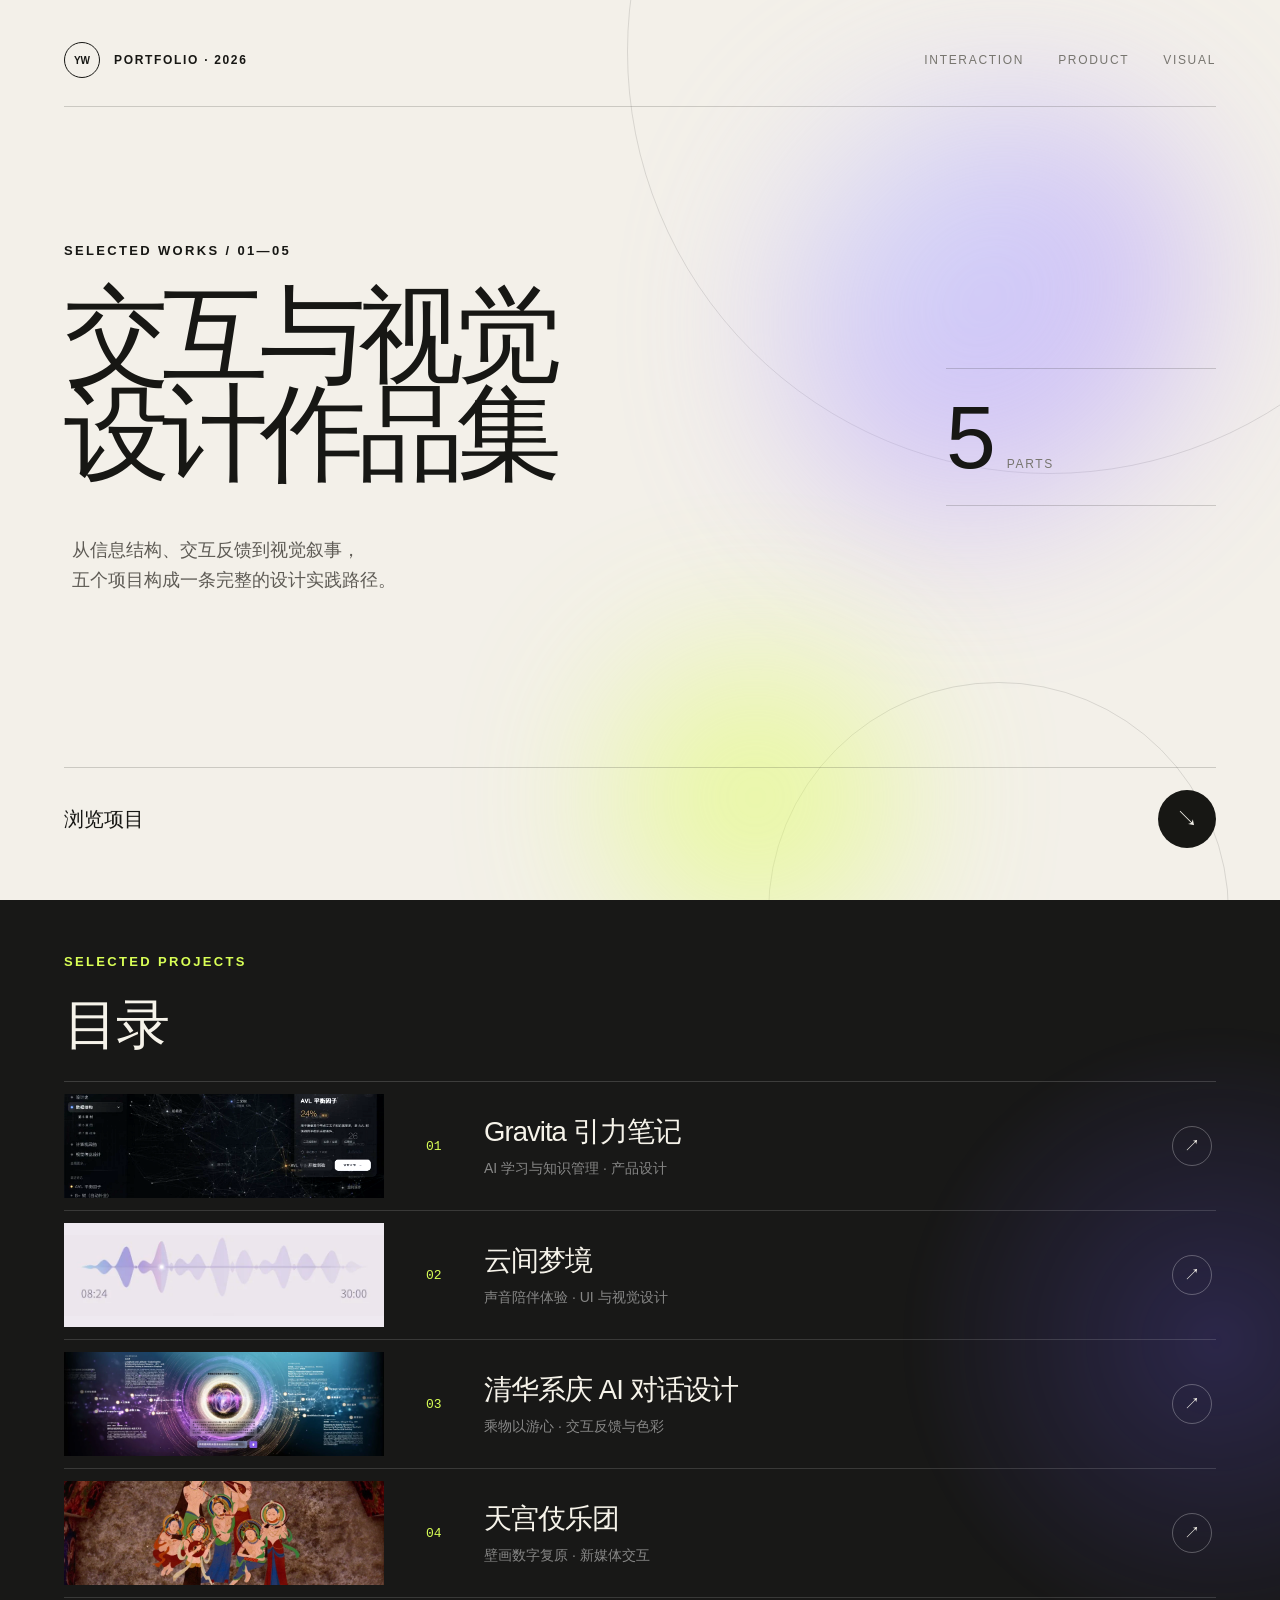
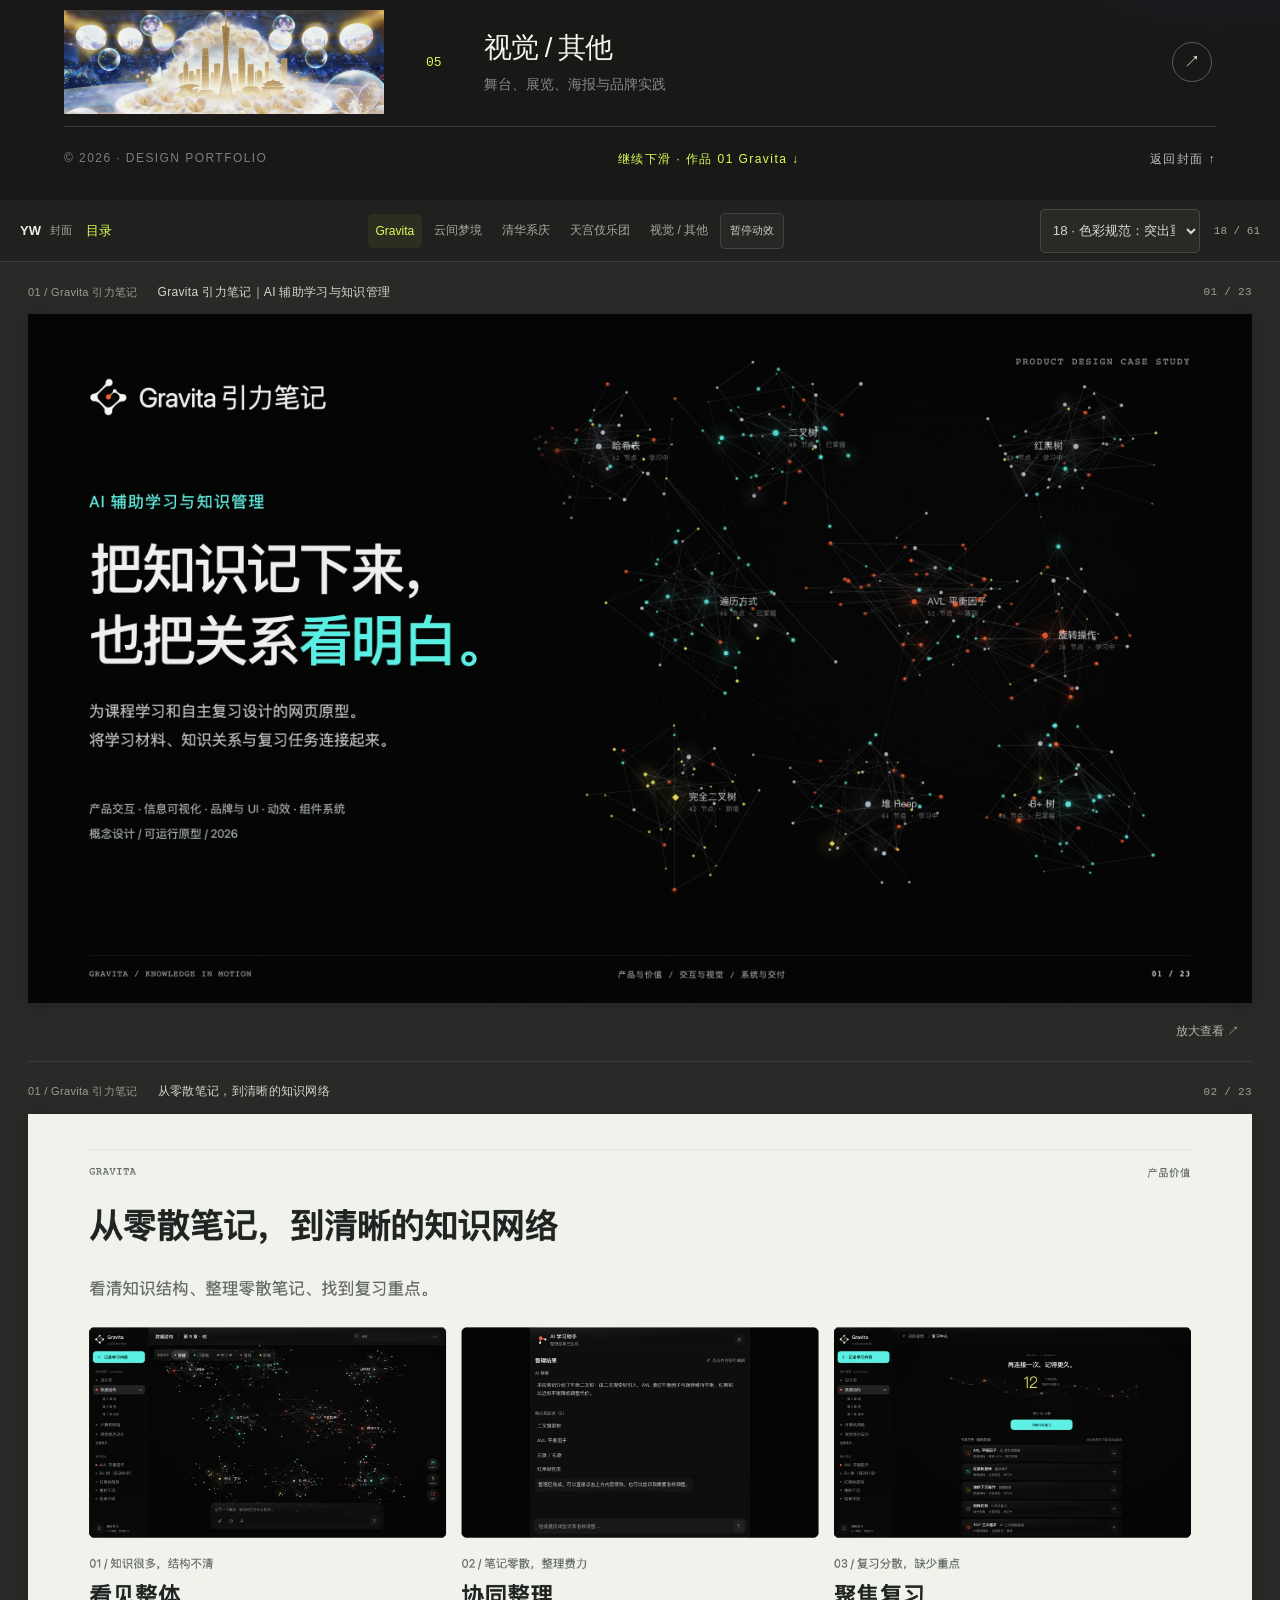
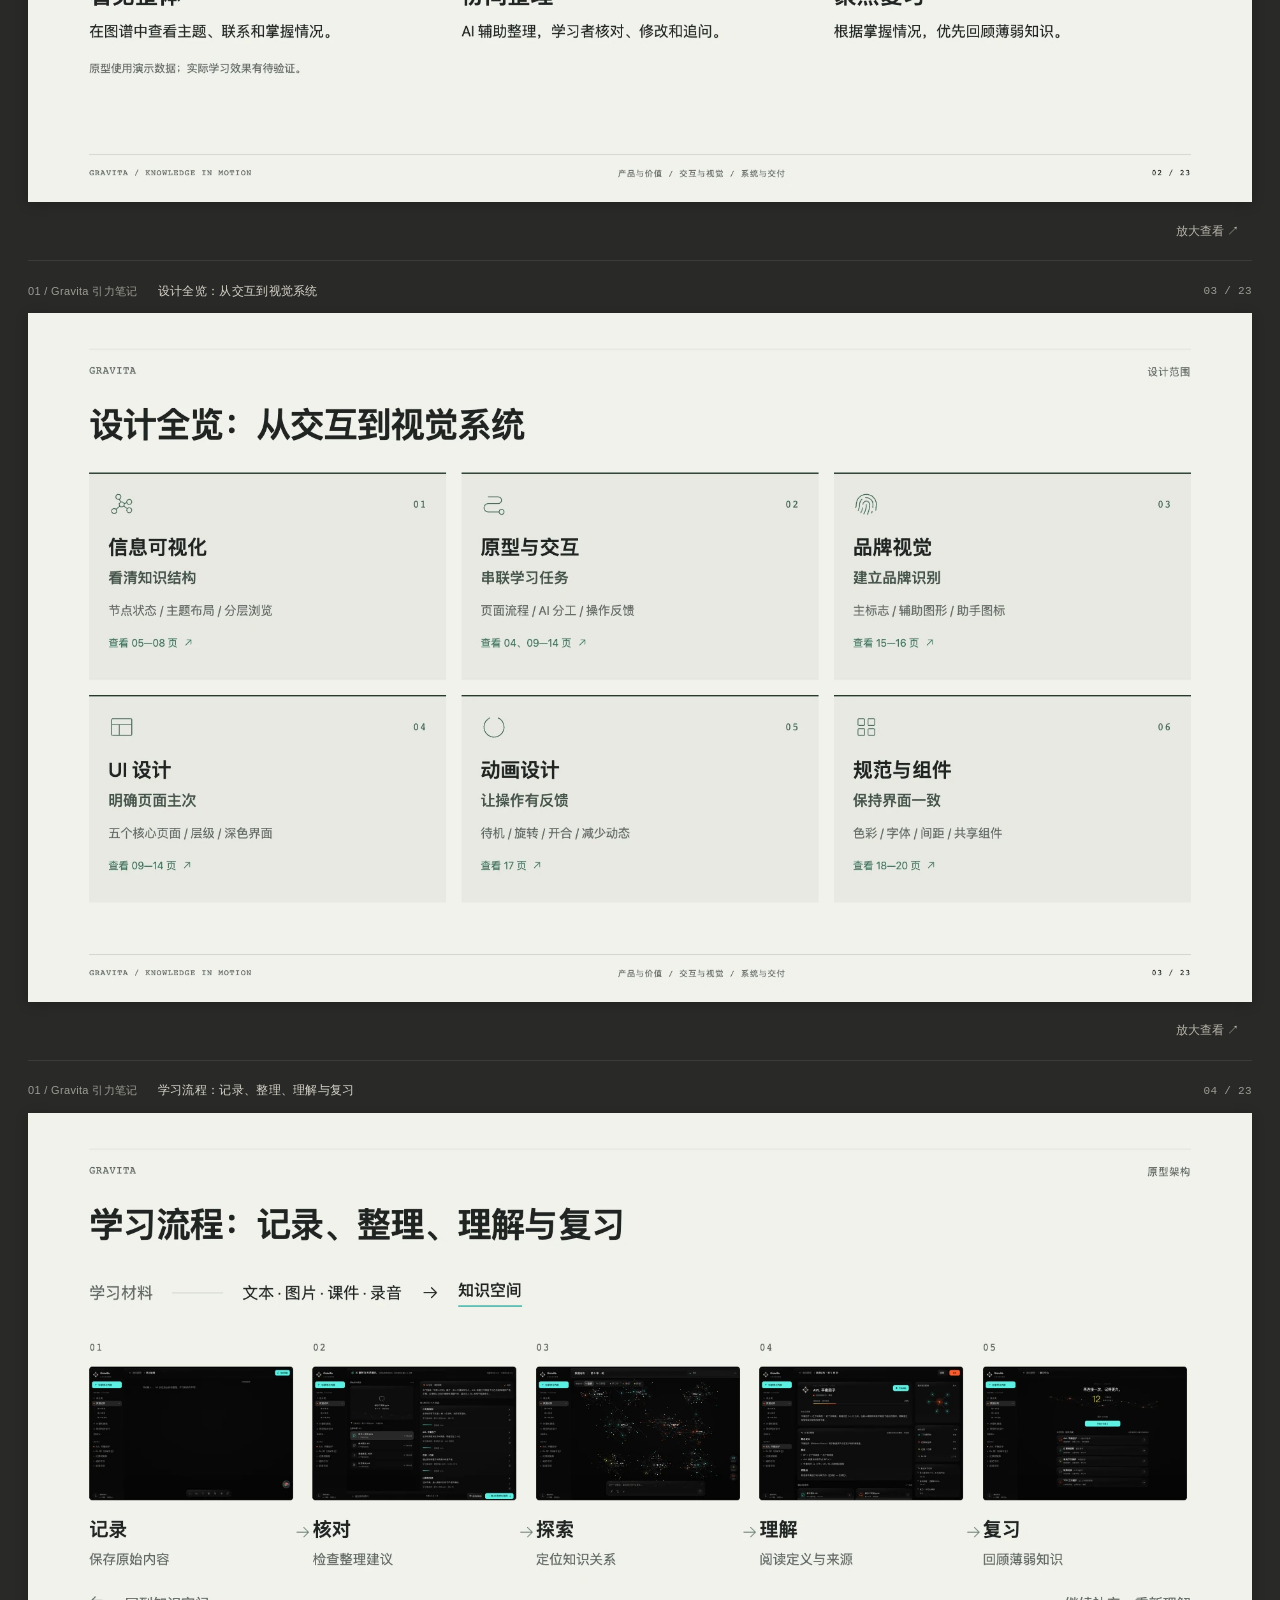
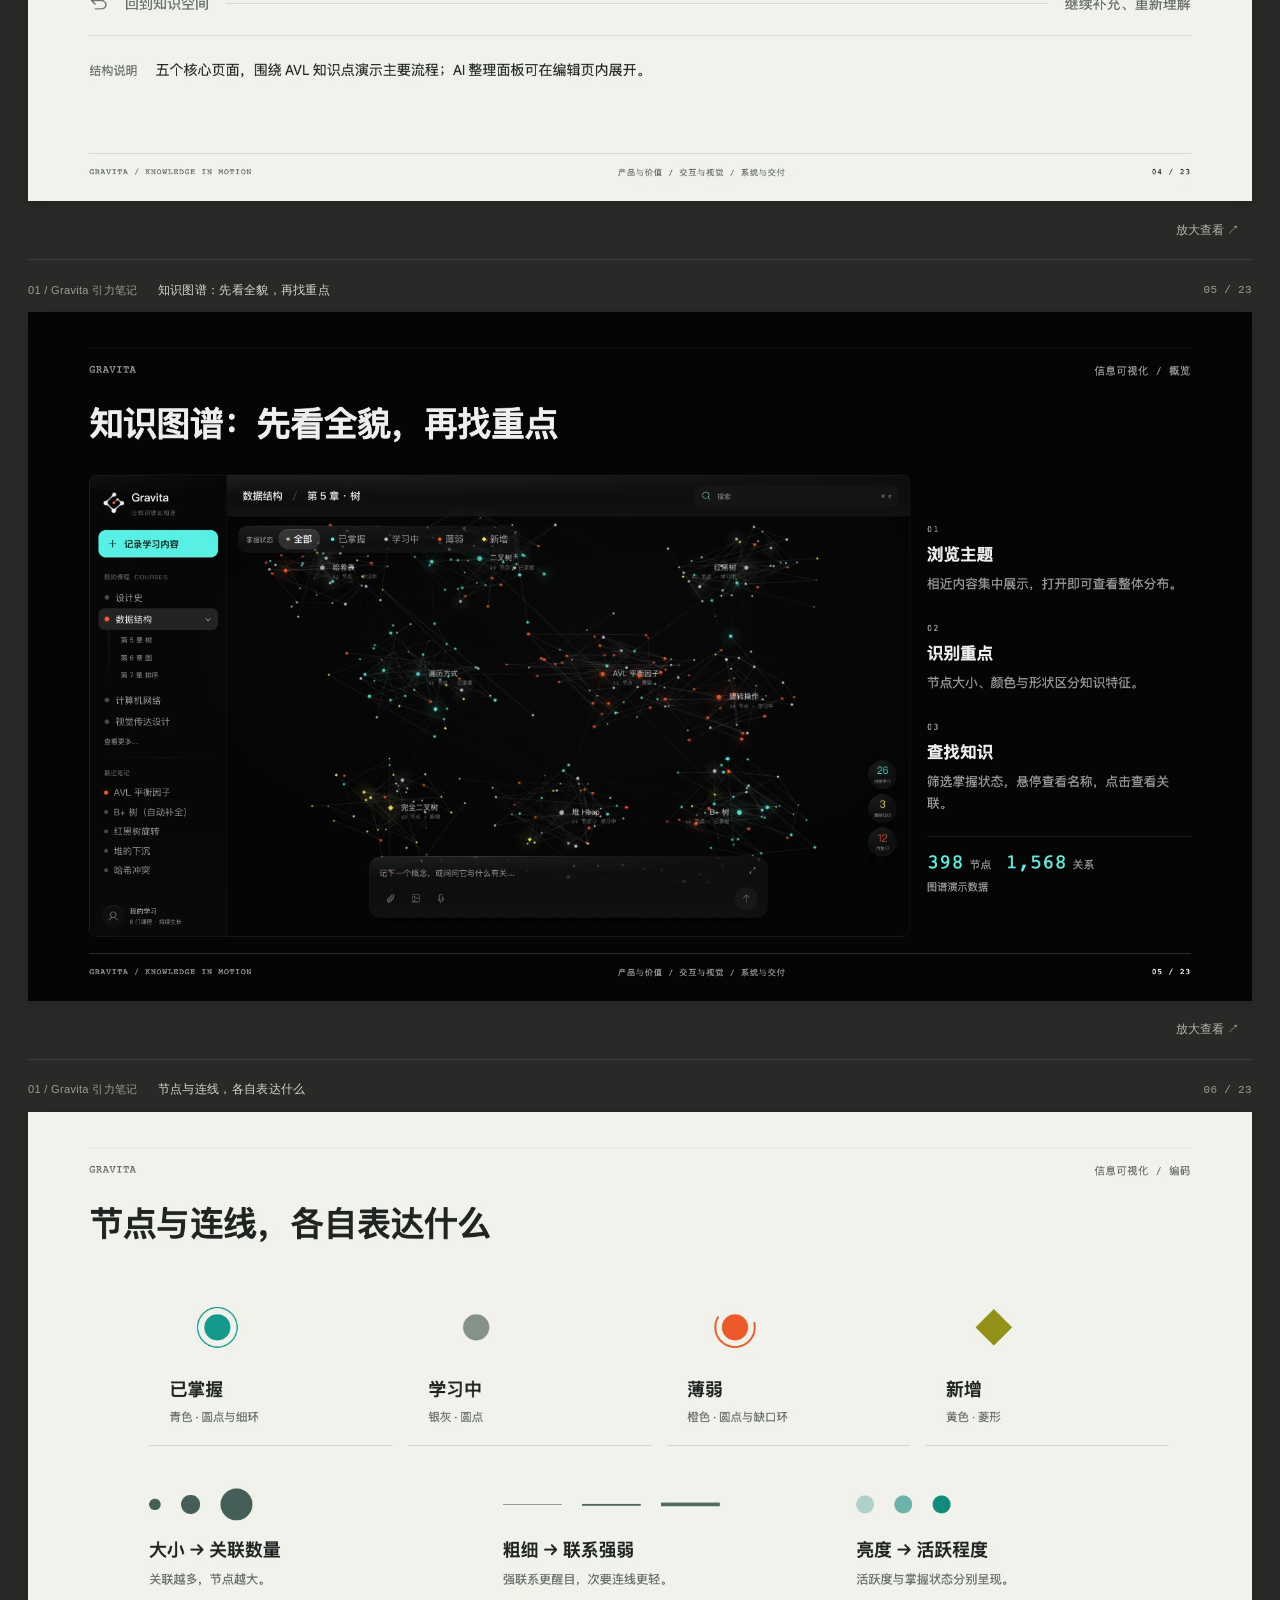
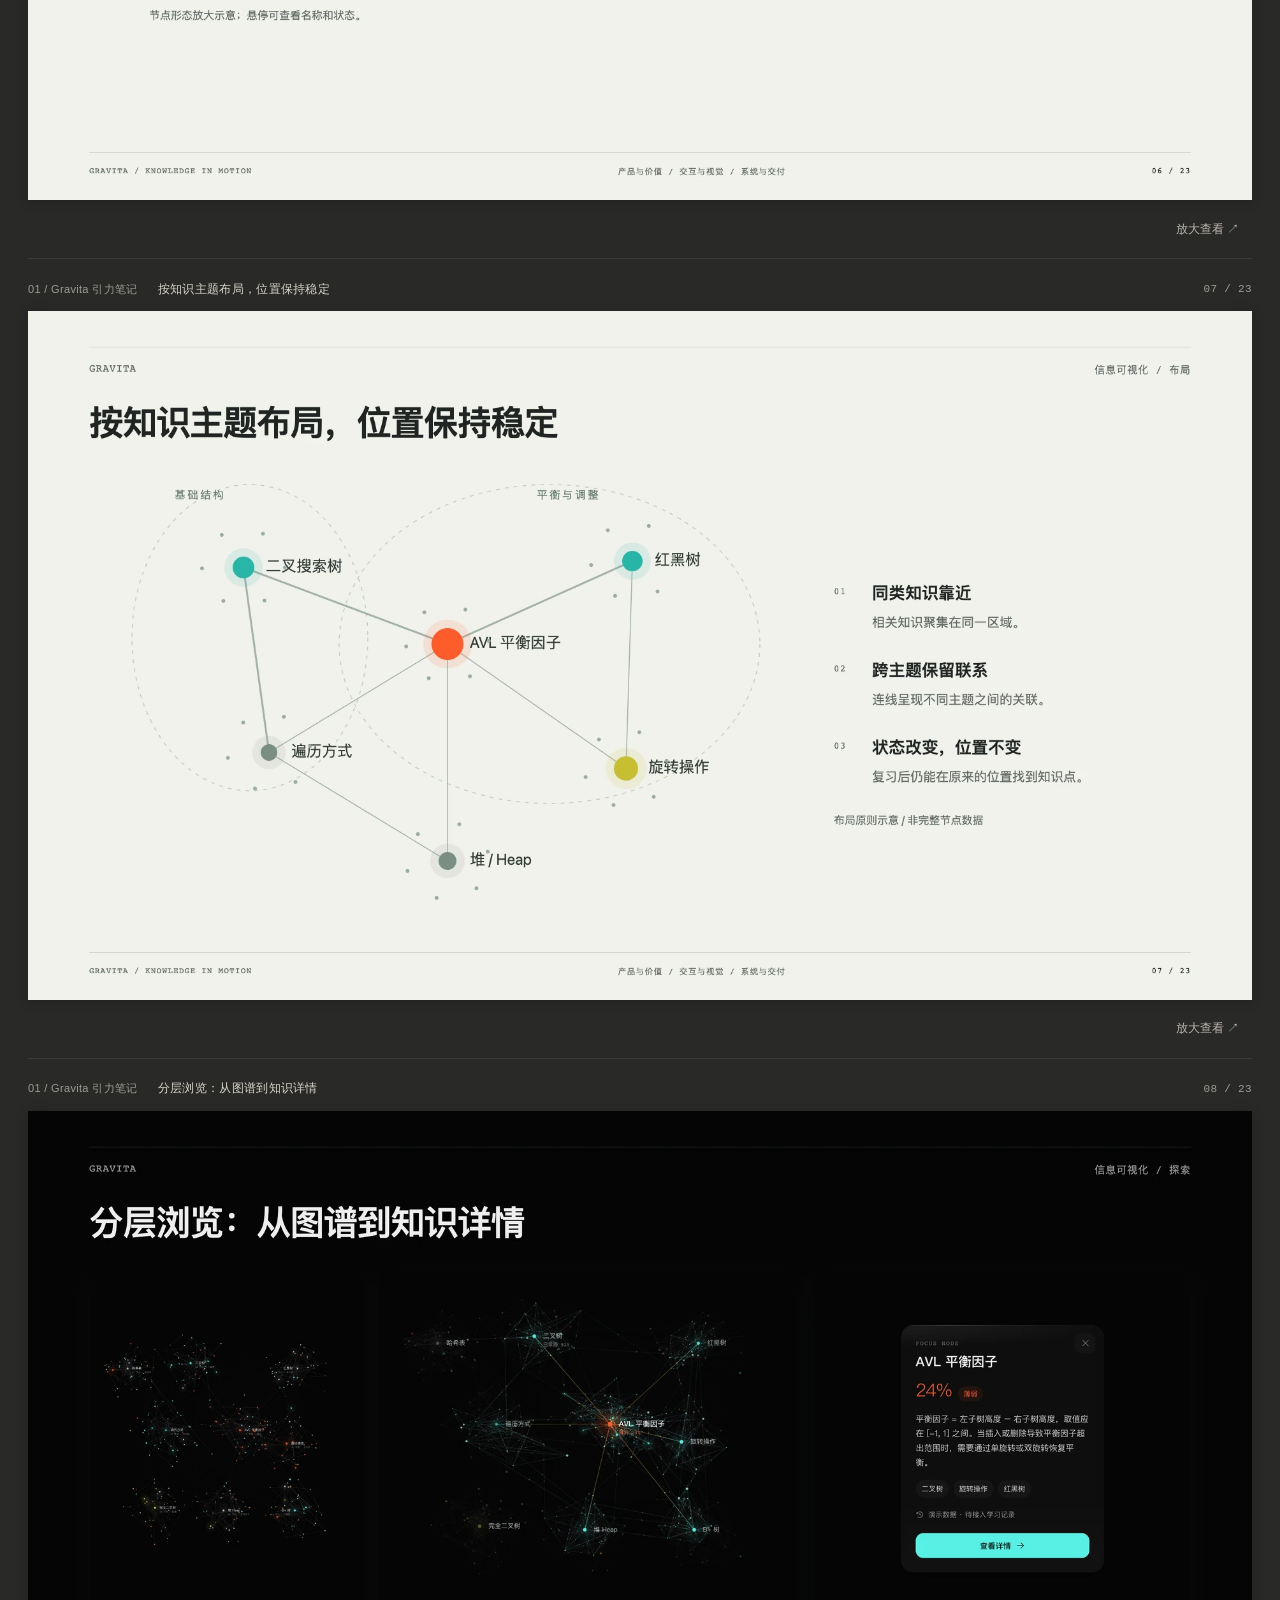
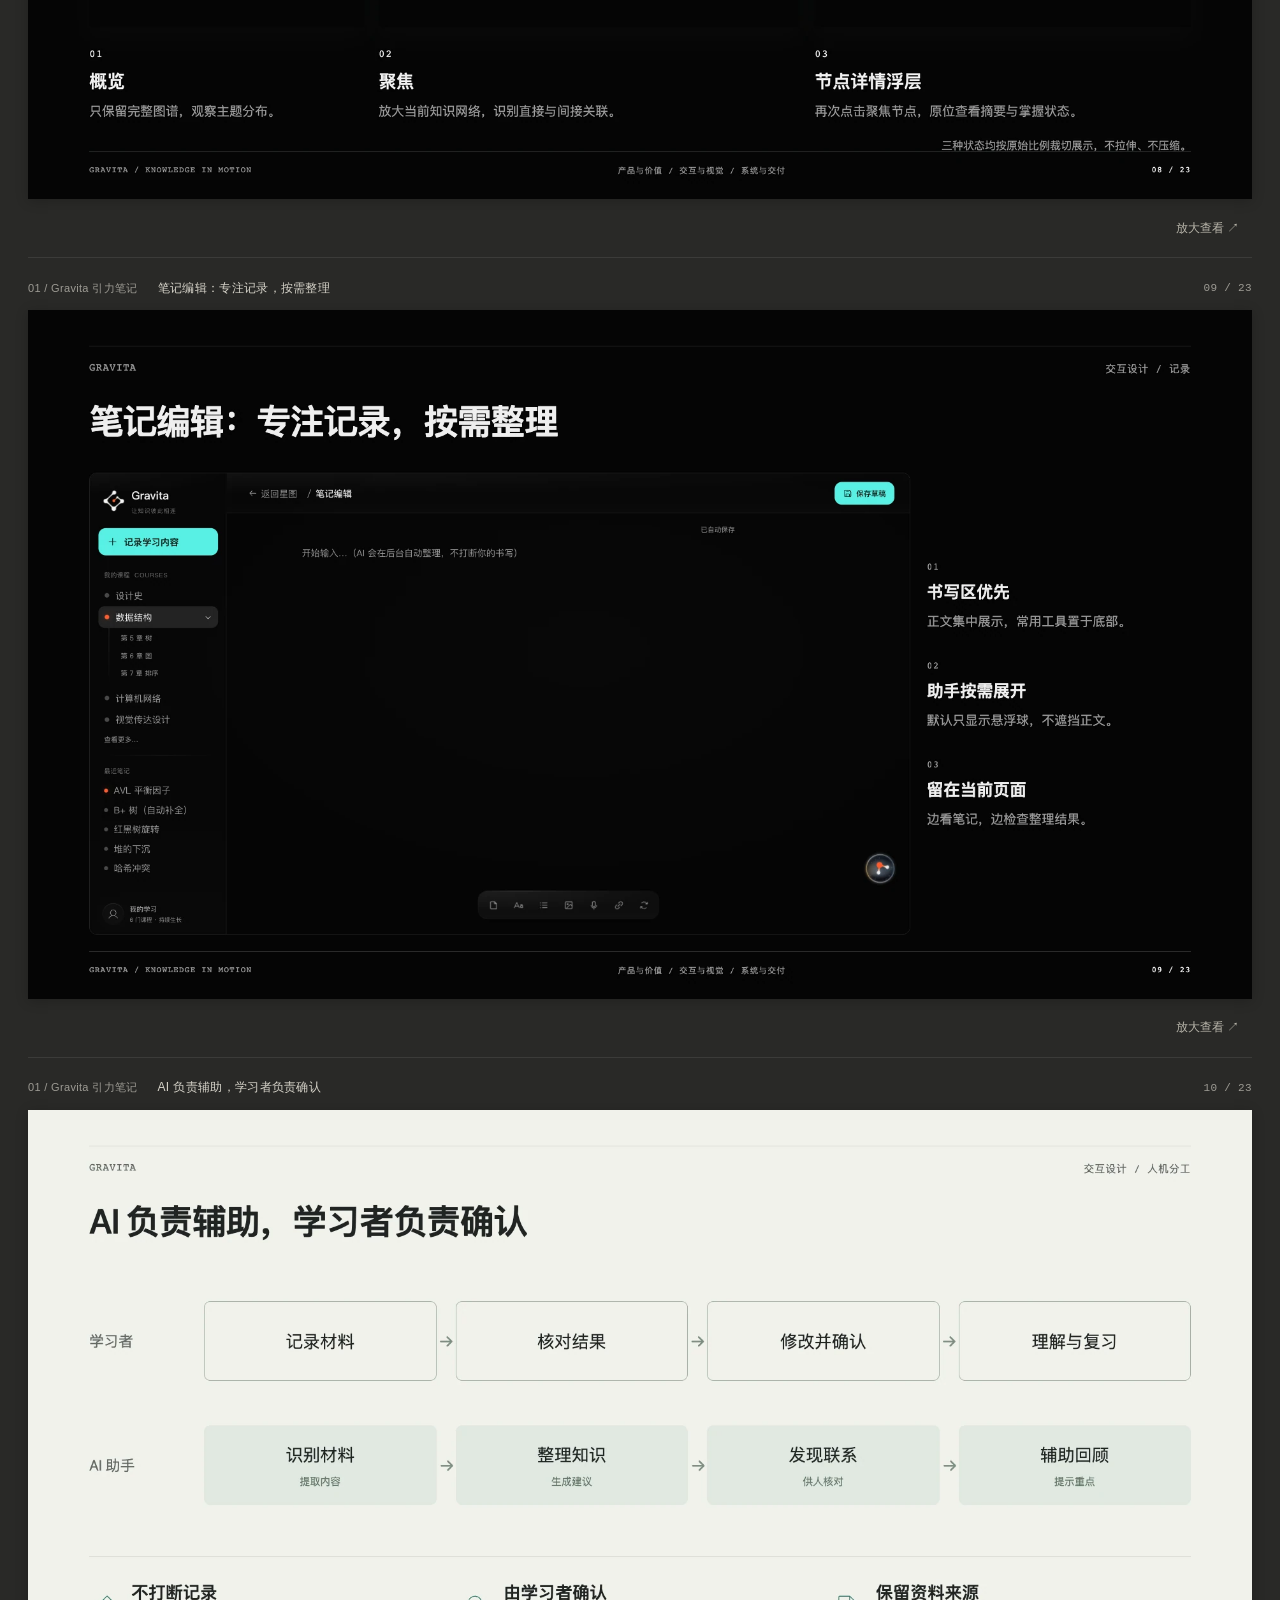
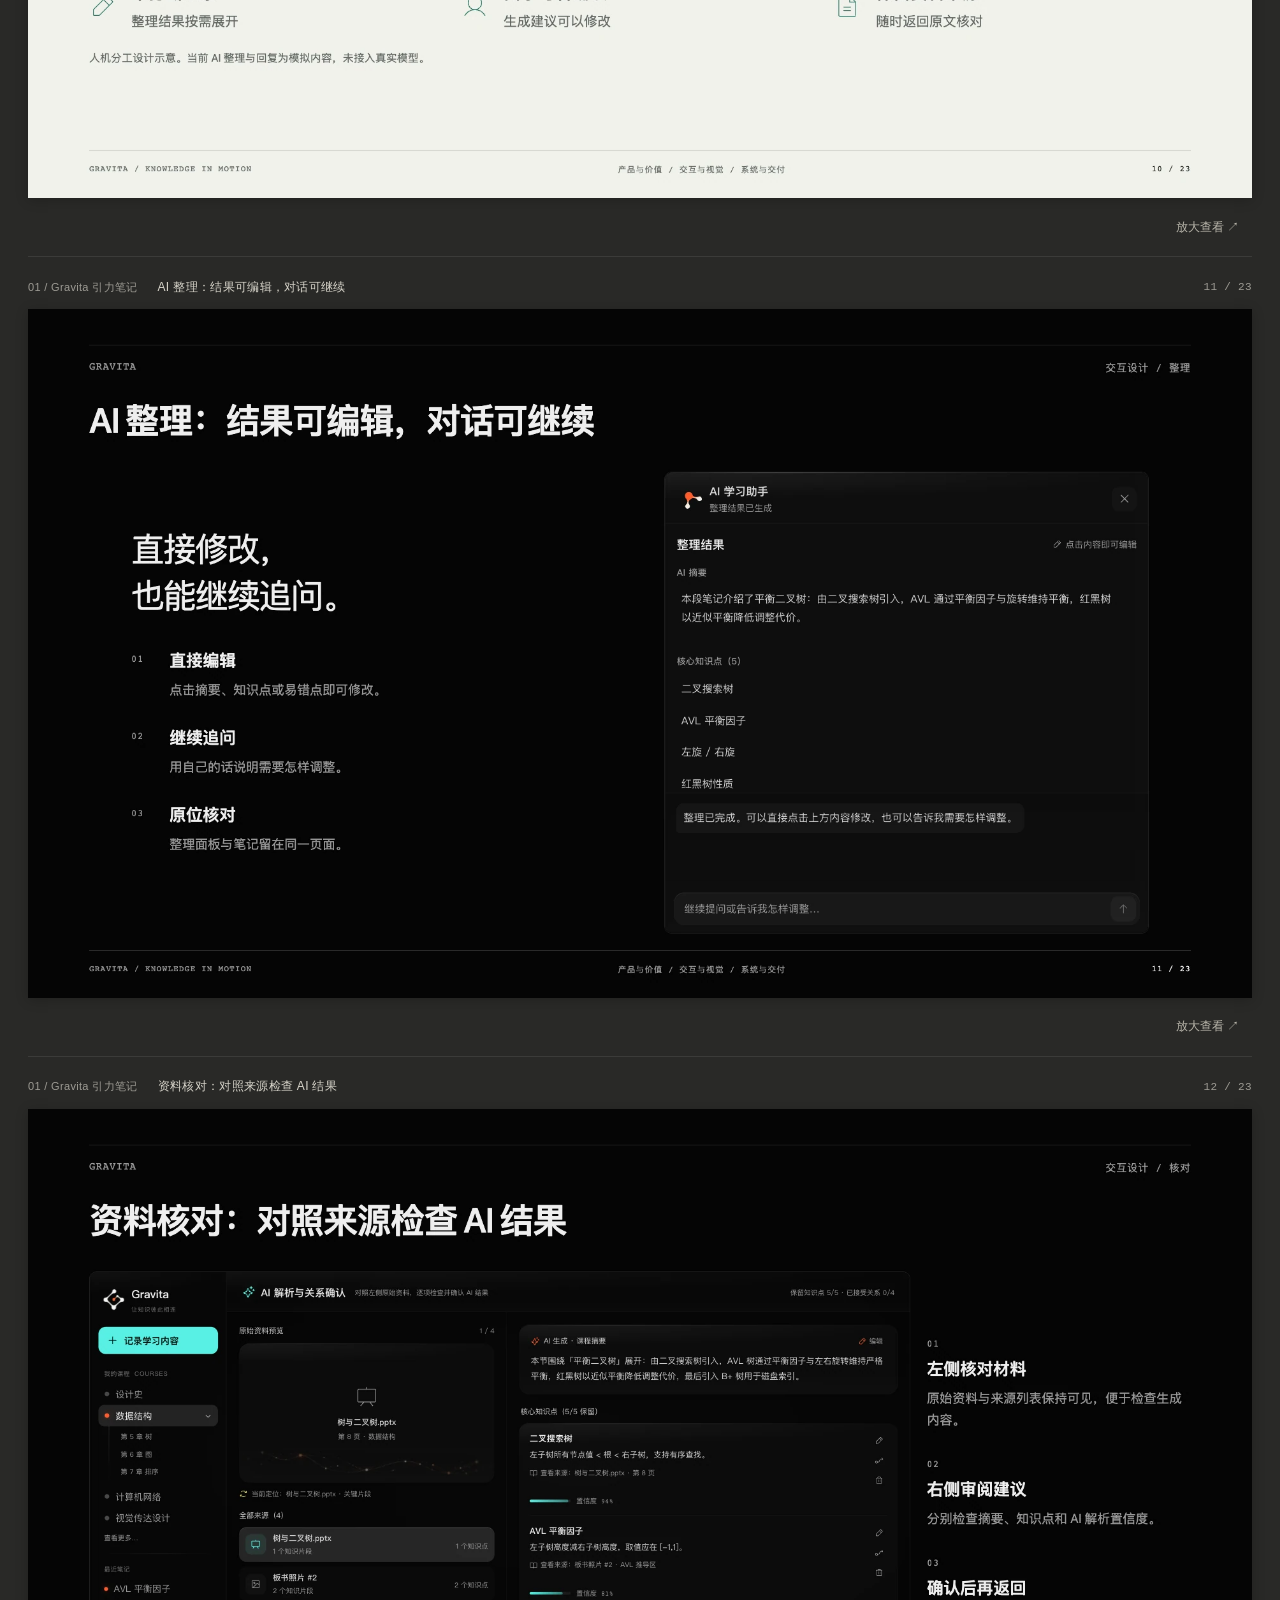
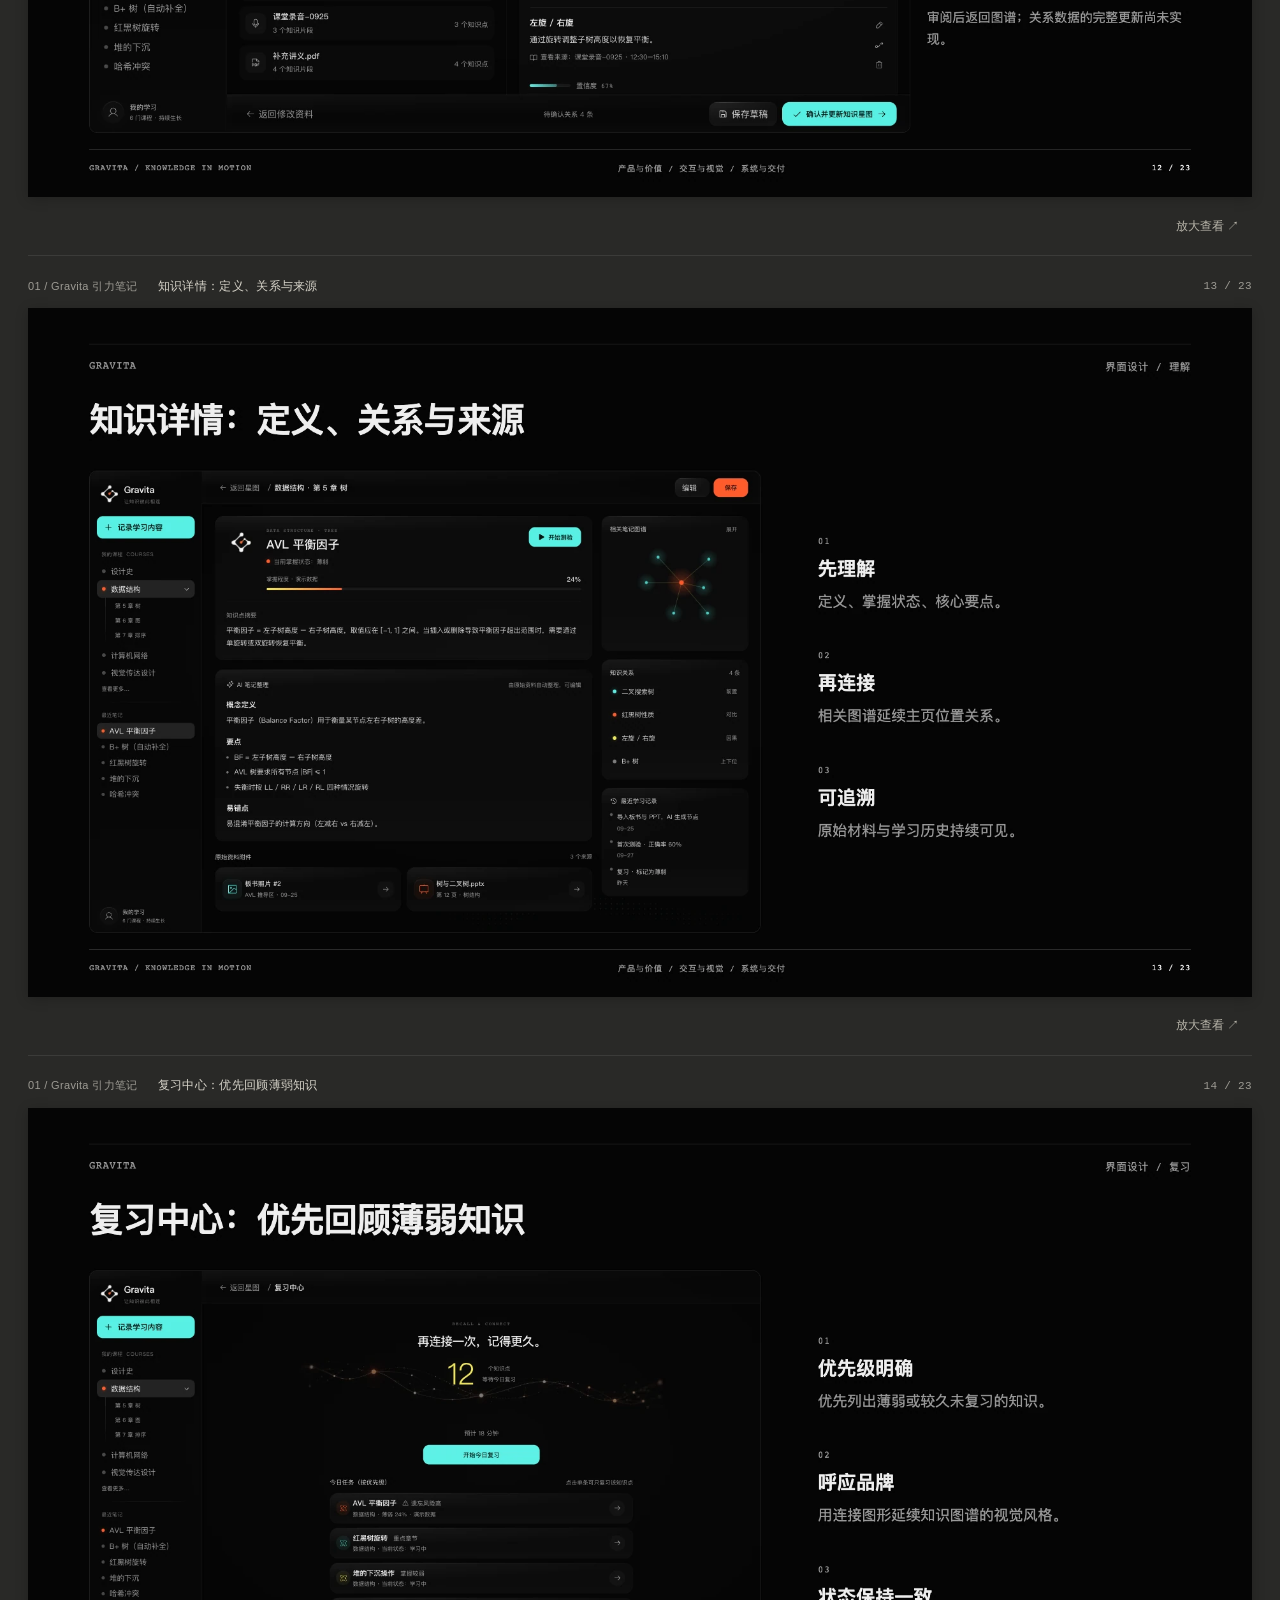
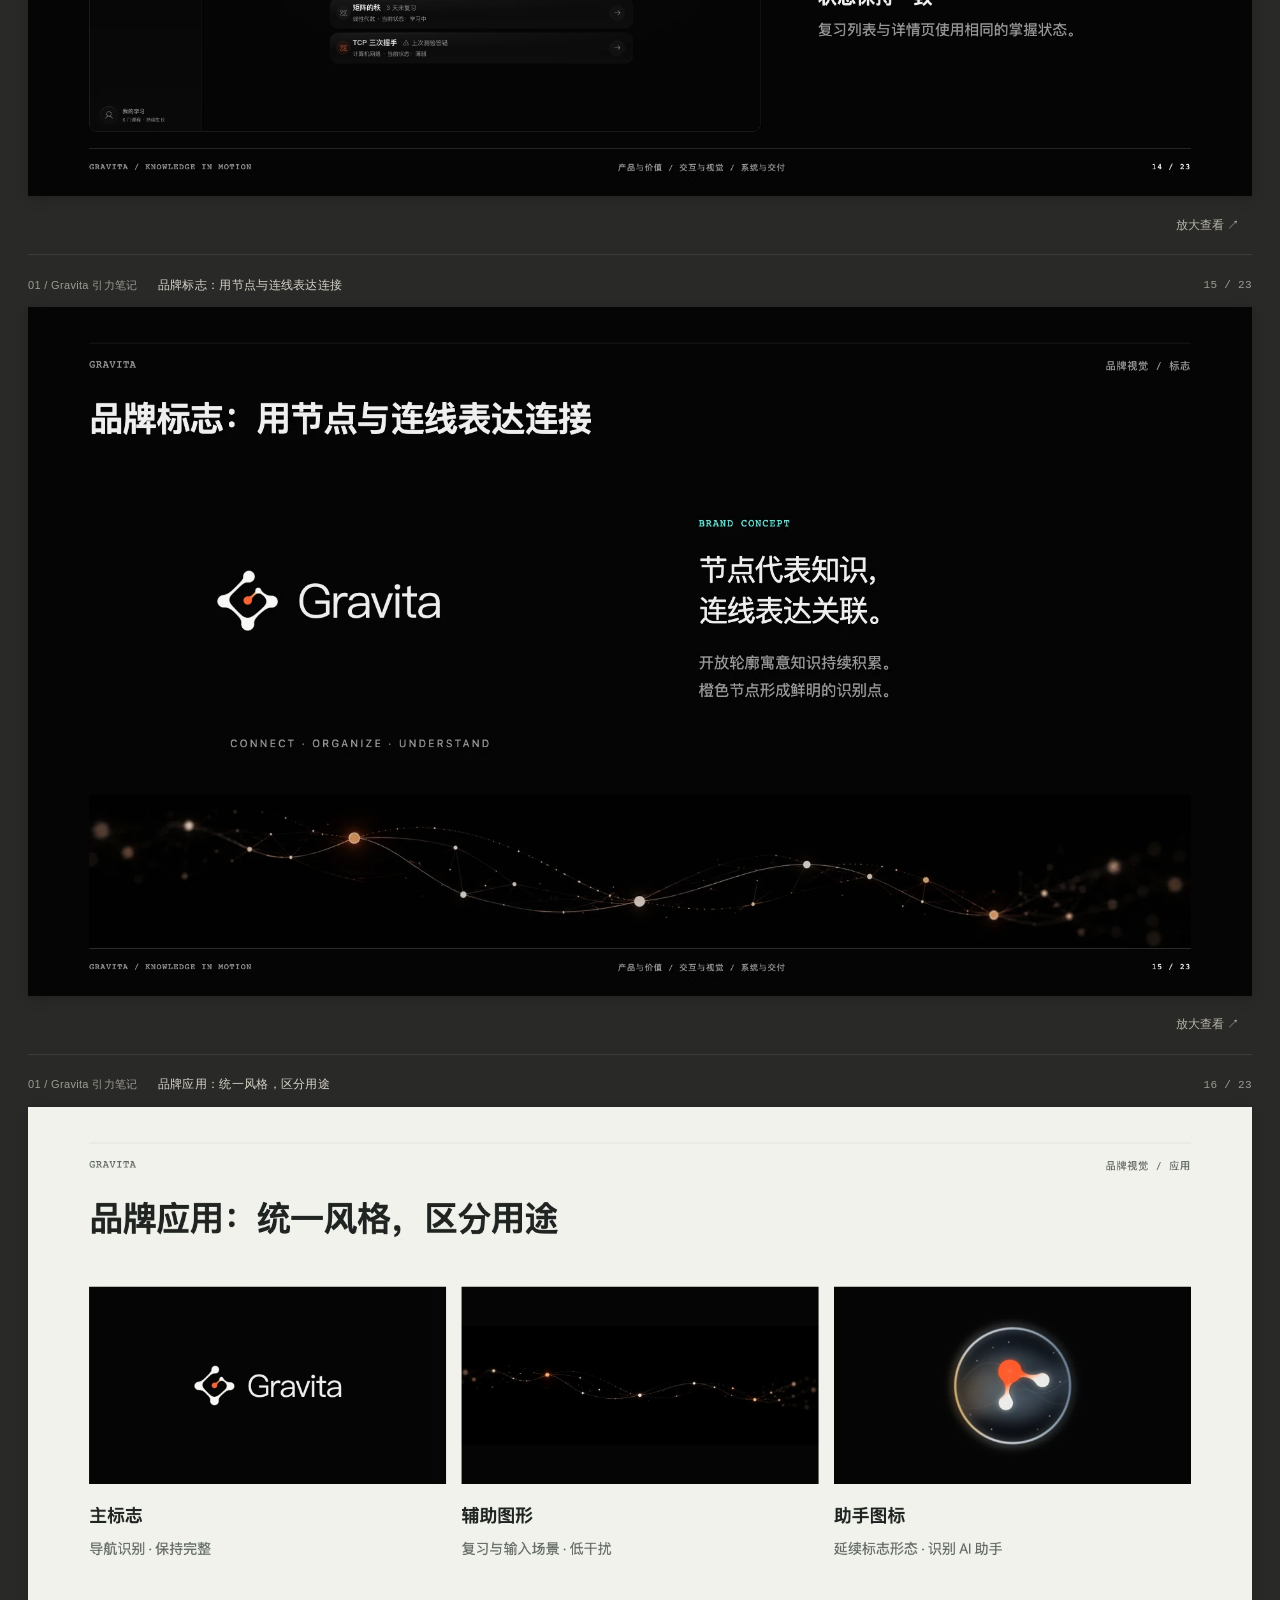
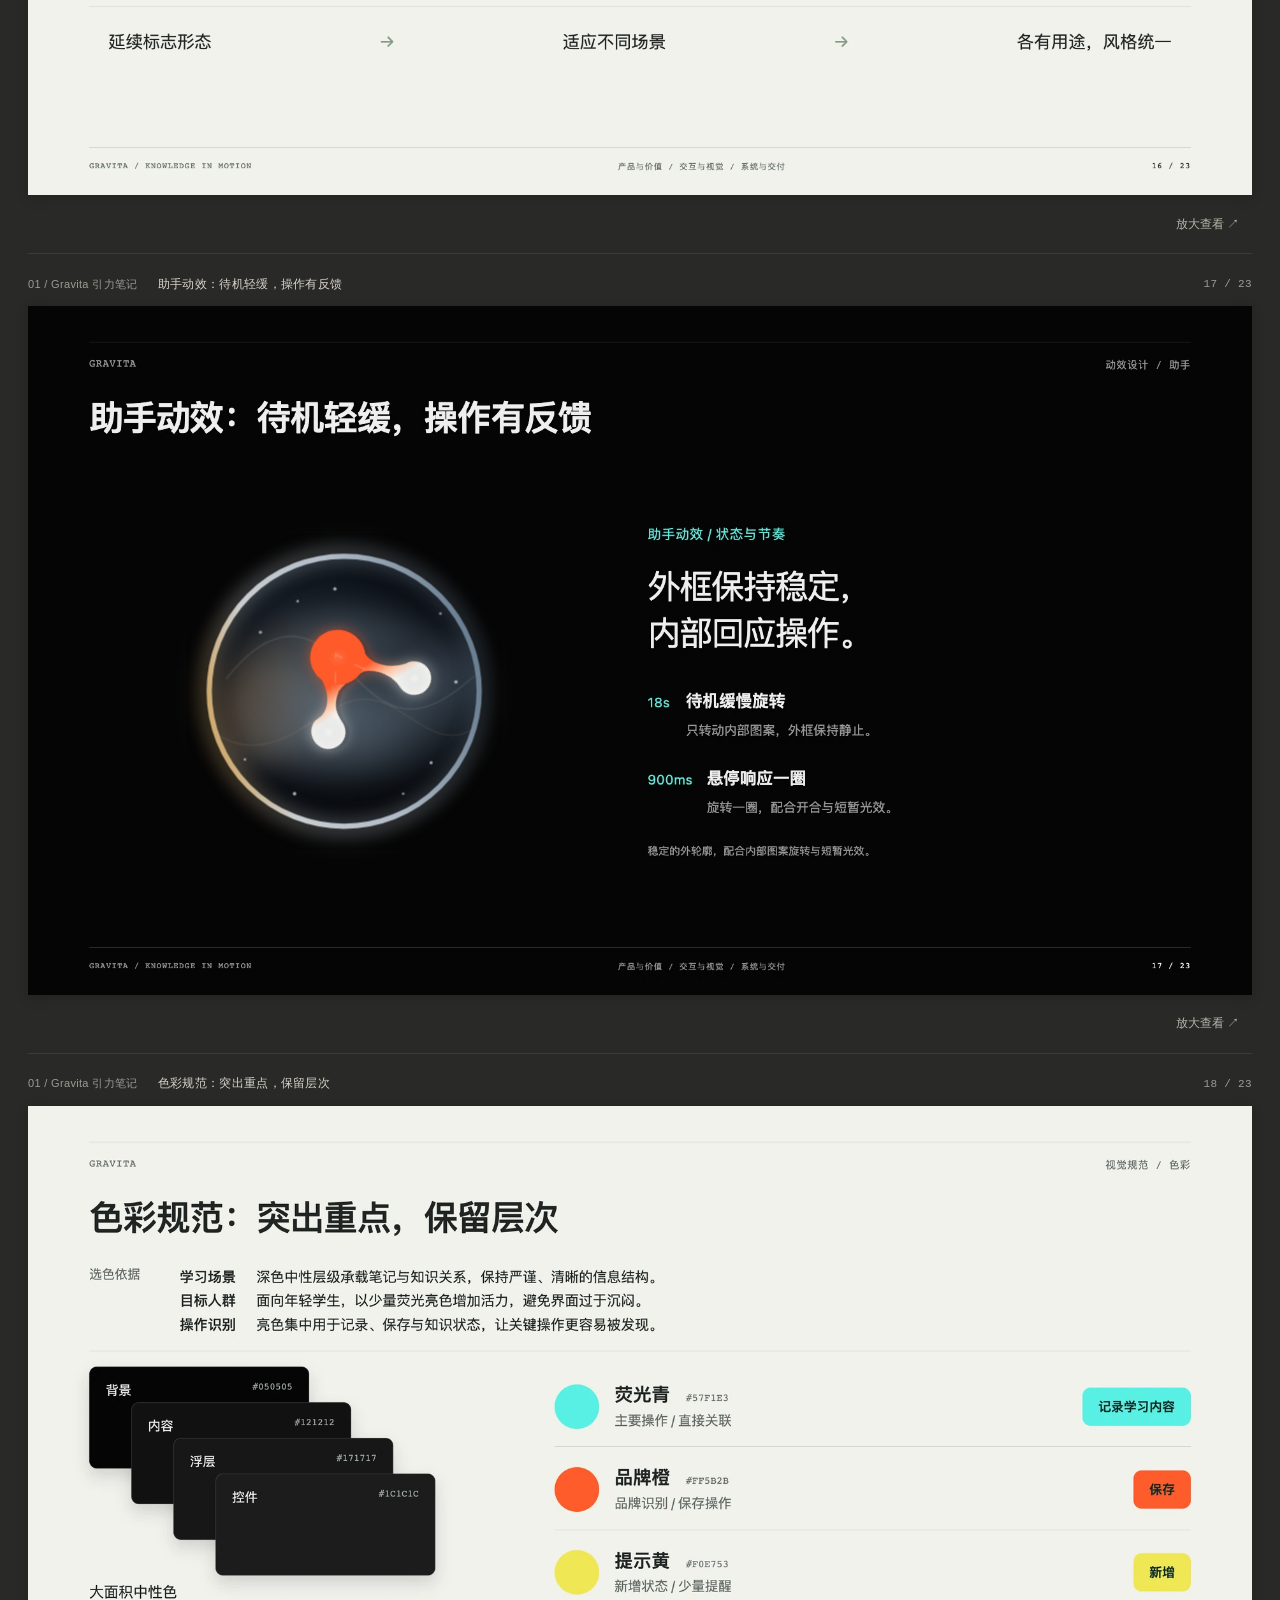
==== HTML/portfolio-current/index.html @ 5f2d94c5 "发布新版作品集并完整保留旧版网站" ====
<!doctype html>
<html lang="zh-CN">
  <head>
    <meta charset="UTF-8" />
    <meta name="viewport" content="width=device-width, initial-scale=1" />
    <meta name="theme-color" content="#f3f0e9" />
    <meta name="description" content="交互、产品与视觉设计作品集，收录 Gravita 引力笔记、云间梦境、清华系庆 AI 对话设计、天宫伎乐团与视觉实践。" />
    <title>交互与视觉设计作品集</title>
    <link rel="stylesheet" href="styles.css?v=a2f9ea2a4c35" />
    <script src="app.js?v=36d09dbe2d6a" defer></script>
    <script src="motion.js?v=0813838c4787" defer></script>
  </head>
  <body>
    <a class="skip-link" href="#projects">跳至项目</a>

    <main class="portfolio-shell" id="portfolio">
      <section class="cover" id="home" aria-labelledby="portfolio-title">
        <div class="cover-backdrop" aria-hidden="true">
          <span class="orbit orbit-a"></span>
          <span class="orbit orbit-b"></span>
          <span class="glow glow-a"></span>
          <span class="glow glow-b"></span>
        </div>

        <header class="masthead">
          <a class="identity" href="#home" aria-label="返回作品集首页">
            <span class="identity-mark">YW</span>
            <span>PORTFOLIO · 2026</span>
          </a>
          <div class="masthead-meta">
            <span>INTERACTION</span>
            <span>PRODUCT</span>
            <span>VISUAL</span>
          </div>
        </header>

        <div class="cover-copy">
          <p class="eyebrow">SELECTED WORKS / 01—05</p>
          <h1 id="portfolio-title">交互与视觉<br /><em>设计作品集</em></h1>
          <p class="cover-intro">从信息结构、交互反馈到视觉叙事，<br />五个项目构成一条完整的设计实践路径。</p>
        </div>

        <div class="cover-index" aria-label="作品集摘要">
          <strong>5</strong>
          <span>PARTS</span>
        </div>

        <a class="enter-link" href="#projects">
          <span>浏览项目</span>
          <b aria-hidden="true">↘</b>
        </a>
      </section>

      <section class="projects" id="projects" aria-labelledby="projects-title">
        <header class="projects-header">
          <div>
            <p class="eyebrow">SELECTED PROJECTS</p>
            <h2 id="projects-title">目录</h2>
          </div>
        </header>

        <div class="project-list">
          <article class="project-card is-featured" data-project="gravita">
            <a class="project-open" href="#project/gravita/1" aria-label="打开 Gravita 引力笔记">
              <span class="project-image"><img src="covers/gravita.webp" alt="Gravita 知识图谱与节点详情的软件界面" loading="lazy" decoding="async" /></span>
              <span class="project-copy">
                <span class="project-number">01</span>
                <span class="project-title"><b>Gravita 引力笔记</b><small>AI 学习与知识管理 · 产品设计</small></span>
                <span class="project-tags">信息可视化 / AI 交互 / UI 系统</span>
                <span class="project-arrow" aria-hidden="true">↗</span>
              </span>
            </a>
          </article>

          <article class="project-card" data-project="cloud">
            <a class="project-open" href="#project/cloud/1" aria-label="打开云间梦境">
              <span class="project-image project-image--cloud"><img src="covers/cloud-playing.webp" alt="云间梦境声音播放进度条与波形" loading="lazy" decoding="async" /></span>
              <span class="project-copy">
                <span class="project-number">02</span>
                <span class="project-title"><b>云间梦境</b><small>声音陪伴体验 · UI 与视觉设计</small></span>
                <span class="project-tags">视觉探索 / 原型交互 / IP 动效</span>
                <span class="project-arrow" aria-hidden="true">↗</span>
              </span>
            </a>
          </article>

          <article class="project-card" data-project="anniversary">
            <a class="project-open" href="#project/anniversary/1" aria-label="打开清华系庆 AI 对话设计">
              <span class="project-image"><img src="covers/anniversary.webp" alt="清华系庆 AI 对话展开回答的视觉状态" loading="lazy" decoding="async" /></span>
              <span class="project-copy">
                <span class="project-number">03</span>
                <span class="project-title"><b>清华系庆 AI 对话设计</b><small>乘物以游心 · 交互反馈与色彩</small></span>
                <span class="project-tags">AI 对话 / 状态反馈 / 展览视觉</span>
                <span class="project-arrow" aria-hidden="true">↗</span>
              </span>
            </a>
          </article>

          <article class="project-card" data-project="tiangong">
            <a class="project-open" href="#project/tiangong/1" aria-label="打开天宫伎乐团">
              <span class="project-image project-image--tiangong"><img src="covers/tiangong.webp" alt="天宫伎乐团最终着色完成的完整乐伎群像" loading="lazy" decoding="async" /></span>
              <span class="project-copy">
                <span class="project-number">04</span>
                <span class="project-title"><b>天宫伎乐团</b><small>壁画数字复原 · 新媒体交互</small></span>
                <span class="project-tags">文化遗产 / 动效 / TouchDesigner</span>
                <span class="project-arrow" aria-hidden="true">↗</span>
              </span>
            </a>
          </article>

          <article class="project-card" data-project="visual">
            <a class="project-open" href="#project/visual/1" aria-label="打开视觉与其他作品">
              <span class="project-image"><img src="covers/visual.webp" alt="视觉与其他作品集预览" loading="lazy" decoding="async" /></span>
              <span class="project-copy">
                <span class="project-number">05</span>
                <span class="project-title"><b>视觉 / 其他</b><small>舞台、展览、海报与品牌实践</small></span>
                <span class="project-tags">视觉设计 / 空间体验 / 品牌识别</span>
                <span class="project-arrow" aria-hidden="true">↗</span>
              </span>
            </a>
          </article>
        </div>

        <footer class="projects-footer">
          <span>© 2026 · DESIGN PORTFOLIO</span>
          <span class="projects-next-hint">继续下滑 · 作品 01 Gravita ↓</span>
          <a href="#home">返回封面 ↑</a>
        </footer>
      </section>
      <nav class="reading-nav" aria-label="作品集阅读导航"><a class="reading-home" href="#home">YW <span>封面</span></a><a class="reading-directory" href="#projects">目录</a><div class="reading-projects"><a href="#project/gravita/1" data-project="gravita"><small>01</small>Gravita</a><a href="#project/cloud/1" data-project="cloud"><small>02</small>云间梦境</a><a href="#project/anniversary/1" data-project="anniversary"><small>03</small>清华系庆</a><a href="#project/tiangong/1" data-project="tiangong"><small>04</small>天宫伎乐团</a><a href="#project/visual/1" data-project="visual"><small>05</small>视觉 / 其他</a><button id="motion-toggle" type="button" aria-pressed="false">暂停动效</button></div><label class="chapter-jump"><span class="sr-only">跳转章节</span><select id="chapter-select"><optgroup label="Gravita 引力笔记"><option value="project/gravita/1">01 · Gravita 引力笔记｜AI 辅助学习与知识管理</option><option value="project/gravita/2">02 · 从零散笔记，到清晰的知识网络</option><option value="project/gravita/3">03 · 设计全览：从交互到视觉系统</option><option value="project/gravita/4">04 · 学习流程：记录、整理、理解与复习</option><option value="project/gravita/5">05 · 知识图谱：先看全貌，再找重点</option><option value="project/gravita/6">06 · 节点与连线，各自表达什么</option><option value="project/gravita/7">07 · 按知识主题布局，位置保持稳定</option><option value="project/gravita/8">08 · 分层浏览：从图谱到知识详情</option><option value="project/gravita/9">09 · 笔记编辑：专注记录，按需整理</option><option value="project/gravita/10">10 · AI 负责辅助，学习者负责确认</option><option value="project/gravita/11">11 · AI 整理：结果可编辑，对话可继续</option><option value="project/gravita/12">12 · 资料核对：对照来源检查 AI 结果</option><option value="project/gravita/13">13 · 知识详情：定义、关系与来源</option><option value="project/gravita/14">14 · 复习中心：优先回顾薄弱知识</option><option value="project/gravita/15">15 · 品牌标志：用节点与连线表达连接</option><option value="project/gravita/16">16 · 品牌应用：统一风格，区分用途</option><option value="project/gravita/17">17 · 助手动效：待机轻缓，操作有反馈</option><option value="project/gravita/18">18 · 色彩规范：突出重点，保留层次</option><option value="project/gravita/19">19 · 组件库：类型、状态与使用规范</option><option value="project/gravita/20">20 · 界面规范：字体、行距与圆角</option><option value="project/gravita/21">21 · AI 辅助流程：从风格探索到交互原型</option><option value="project/gravita/22">22 · 交付总览：品牌、界面、组件与原型</option><option value="project/gravita/23">23 · 原型体验与后续验证</option></optgroup><optgroup label="云间梦境"><option value="project/cloud/1">01 · 云间梦境</option><option value="project/cloud/2">02 · 从风格探索到可展示的界面</option><option value="project/cloud/3">03 · 从聆听到探索，播放状态保持连续</option><option value="project/cloud/4">04 · 从视觉方向到可运行网页</option><option value="project/cloud/5">05 · 从配色探索到视觉收敛</option><option value="project/cloud/6">06 · 五组场景，独立角色与网页控件</option><option value="project/cloud/7">07 · 角色居中，操作分层</option><option value="project/cloud/8">08 · 固定导航与播放器，切换内容布局</option><option value="project/cloud/9">09 · 由场景提取色彩，用语义规范应用</option><option value="project/cloud/10">10 · 字号、间距与尺寸形成统一尺度</option><option value="project/cloud/11">11 · 同一组件，清楚呈现不同状态</option><option value="project/cloud/12">12 · 播放反馈在各处保持一致</option><option value="project/cloud/13">13 · 保留形象特征，延展五种动作</option><option value="project/cloud/14">14 · 生成关键帧，再修正表情与节奏</option><option value="project/cloud/15">15 · 从生成效果到可复用的 UI</option></optgroup><optgroup label="清华系庆 AI 对话设计"><option value="project/anniversary/1">01 · 项目概览</option><option value="project/anniversary/2">02 · 项目现场</option><option value="project/anniversary/3">03 · 个人职责</option><option value="project/anniversary/4">04 · 设计主线</option><option value="project/anniversary/5">05 · 动态分镜</option><option value="project/anniversary/6">06 · 聚焦等待</option><option value="project/anniversary/7">07 · 展开回答</option><option value="project/anniversary/8">08 · 色彩变化</option><option value="project/anniversary/9">09 · 项目总结</option></optgroup><optgroup label="天宫伎乐团"><option value="project/tiangong/1">01 · 作品概览</option><option value="project/tiangong/2">02 · 创作构想</option><option value="project/tiangong/3">03 · 人物复原</option><option value="project/tiangong/4">04 · 动态设计</option><option value="project/tiangong/5">05 · 壁画与乐器</option><option value="project/tiangong/6">06 · 交互逻辑</option><option value="project/tiangong/7">07 · 交互实现</option><option value="project/tiangong/8">08 · 场景呈现</option><option value="project/tiangong/9">09 · 现场与参与</option></optgroup><optgroup label="视觉 / 其他"><option value="project/visual/1">01 · 光影与场景设计</option><option value="project/visual/2">02 · 展览视觉与物料</option><option value="project/visual/3">03 · 海报与图形设计</option><option value="project/visual/4">04 · 品牌视觉与文创 · G219</option><option value="project/visual/5">05 · 品牌视觉与文创 · 崇香塬</option></optgroup></select></label><output id="reading-position" aria-label="当前作品页">1 / 61</output></nav><div class="reading-pages"><section class="book-project" aria-label="Gravita 引力笔记"><article class="book-page" id="project/gravita/1" data-project="gravita" data-position="1" aria-labelledby="page-title-1"><header class="page-heading"><span>01 / Gravita 引力笔记</span><h2 id="page-title-1">Gravita 引力笔记｜AI 辅助学习与知识管理</h2><span>01 / 23</span></header><div class="page-canvas"><img class="page-image" data-src="pages/gravita-01.webp" width="1920" height="1080" alt="Gravita 引力笔记：Gravita 引力笔记｜AI 辅助学习与知识管理" decoding="async"/><noscript><img src="pages/gravita-01.webp" width="1920" height="1080" alt="Gravita 引力笔记｜AI 辅助学习与知识管理" loading="lazy"/></noscript><button class="page-retry" type="button" data-src="pages/gravita-01.webp" hidden>图片加载失败，点击重试</button></div><div class="page-actions"><button class="enlarge-button" type="button" data-enlarge="pages/gravita-01.webp" data-title="Gravita 引力笔记 · Gravita 引力笔记｜AI 辅助学习与知识管理" aria-haspopup="dialog">放大查看 ↗</button></div><div class="sr-only page-transcript">Gravita 引力笔记<br>AI 辅助学习与知识管理<br>把知识记下来，<br>也把关系看明白。<br><br>为课程学习和自主复习设计的网页原型。<br>将学习材料、知识关系与复习任务连接起来。<br><br>产品交互 · 信息可视化 · 品牌与 UI · 动效 · 组件系统<br>概念设计 / 可运行原型 / 2026<br>PRODUCT DESIGN CASE STUDY<br>GRAVITA / KNOWLEDGE IN MOTION<br>产品与价值 / 交互与视觉 / 系统与交付<br>01 / 23</div></article><article class="book-page" id="project/gravita/2" data-project="gravita" data-position="2" aria-labelledby="page-title-2"><header class="page-heading"><span>01 / Gravita 引力笔记</span><h2 id="page-title-2">从零散笔记，到清晰的知识网络</h2><span>02 / 23</span></header><div class="page-canvas"><img class="page-image" data-src="pages/gravita-02.webp" width="1920" height="1080" alt="Gravita 引力笔记：从零散笔记，到清晰的知识网络" decoding="async"/><noscript><img src="pages/gravita-02.webp" width="1920" height="1080" alt="从零散笔记，到清晰的知识网络" loading="lazy"/></noscript><button class="page-retry" type="button" data-src="pages/gravita-02.webp" hidden>图片加载失败，点击重试</button></div><div class="page-actions"><button class="enlarge-button" type="button" data-enlarge="pages/gravita-02.webp" data-title="Gravita 引力笔记 · 从零散笔记，到清晰的知识网络" aria-haspopup="dialog">放大查看 ↗</button></div><div class="sr-only page-transcript">GRAVITA<br>产品价值<br>从零散笔记，到清晰的知识网络<br><br>看清知识结构、整理零散笔记、找到复习重点。<br><br>01 / 知识很多，结构不清<br>看见整体<br><br>在图谱中查看主题、联系和掌握情况。<br><br>02 / 笔记零散，整理费力<br>协同整理<br><br>AI 辅助整理，学习者核对、修改和追问。<br><br>03 / 复习分散，缺少重点<br>聚焦复习<br><br>根据掌握情况，优先回顾薄弱知识。<br><br>原型使用演示数据；实际学习效果有待验证。<br><br>GRAVITA / KNOWLEDGE IN MOTION<br>产品与价值 / 交互与视觉 / 系统与交付<br>02 / 23</div></article><article class="book-page" id="project/gravita/3" data-project="gravita" data-position="3" aria-labelledby="page-title-3"><header class="page-heading"><span>01 / Gravita 引力笔记</span><h2 id="page-title-3">设计全览：从交互到视觉系统</h2><span>03 / 23</span></header><div class="page-canvas"><img class="page-image" data-src="pages/gravita-03.webp" width="1920" height="1080" alt="Gravita 引力笔记：设计全览：从交互到视觉系统" decoding="async"/><noscript><img src="pages/gravita-03.webp" width="1920" height="1080" alt="设计全览：从交互到视觉系统" loading="lazy"/></noscript><a class="page-hotspot" href="#project/gravita/5" aria-label="01
信息可视化
看清知识结构

节点状态 / 主题布局 / 分层浏览

查看 05—08 页" style="left:5%;top:23.14814814814815%;width:29.166666666666668%;height:30.09259259259259%"></a><a class="page-hotspot" href="#project/gravita/4" aria-label="02
原型与交互
串联学习任务

页面流程 / AI 分工 / 操作反馈

查看 04、09—14 页" style="left:35.41666666666667%;top:23.14814814814815%;width:29.166666666666668%;height:30.09259259259259%"></a><a class="page-hotspot" href="#project/gravita/15" aria-label="03
品牌视觉
建立品牌识别

主标志 / 辅助图形 / 助手图标

查看 15—16 页" style="left:65.83333333333333%;top:23.14814814814815%;width:29.166666666666668%;height:30.09259259259259%"></a><a class="page-hotspot" href="#project/gravita/9" aria-label="04
UI 设计
明确页面主次

五个核心页面 / 层级 / 深色界面

查看 09—14 页" style="left:5%;top:55.46296296296296%;width:29.166666666666668%;height:30.09259259259259%"></a><a class="page-hotspot" href="#project/gravita/17" aria-label="05
动画设计
让操作有反馈

待机 / 旋转 / 开合 / 减少动态

查看 17 页" style="left:35.41666666666667%;top:55.46296296296296%;width:29.166666666666668%;height:30.09259259259259%"></a><a class="page-hotspot" href="#project/gravita/18" aria-label="06
规范与组件
保持界面一致

色彩 / 字体 / 间距 / 共享组件

查看 18—20 页" style="left:65.83333333333333%;top:55.46296296296296%;width:29.166666666666668%;height:30.09259259259259%"></a><button class="page-retry" type="button" data-src="pages/gravita-03.webp" hidden>图片加载失败，点击重试</button></div><div class="page-actions"><button class="enlarge-button" type="button" data-enlarge="pages/gravita-03.webp" data-title="Gravita 引力笔记 · 设计全览：从交互到视觉系统" aria-haspopup="dialog">放大查看 ↗</button></div><div class="sr-only page-transcript">GRAVITA<br>设计范围<br>设计全览：从交互到视觉系统<br>01<br>信息可视化<br>看清知识结构<br><br>节点状态 / 主题布局 / 分层浏览<br><br>查看 05—08 页<br>02<br>原型与交互<br>串联学习任务<br><br>页面流程 / AI 分工 / 操作反馈<br><br>查看 04、09—14 页<br>03<br>品牌视觉<br>建立品牌识别<br><br>主标志 / 辅助图形 / 助手图标<br><br>查看 15—16 页<br>04<br>UI 设计<br>明确页面主次<br><br>五个核心页面 / 层级 / 深色界面<br><br>查看 09—14 页<br>05<br>动画设计<br>让操作有反馈<br><br>待机 / 旋转 / 开合 / 减少动态<br><br>查看 17 页<br>06<br>规范与组件<br>保持界面一致<br><br>色彩 / 字体 / 间距 / 共享组件<br><br>查看 18—20 页<br>GRAVITA / KNOWLEDGE IN MOTION<br>产品与价值 / 交互与视觉 / 系统与交付<br>03 / 23</div></article><article class="book-page" id="project/gravita/4" data-project="gravita" data-position="4" aria-labelledby="page-title-4"><header class="page-heading"><span>01 / Gravita 引力笔记</span><h2 id="page-title-4">学习流程：记录、整理、理解与复习</h2><span>04 / 23</span></header><div class="page-canvas"><img class="page-image" data-src="pages/gravita-04.webp" width="1920" height="1080" alt="Gravita 引力笔记：学习流程：记录、整理、理解与复习" decoding="async"/><noscript><img src="pages/gravita-04.webp" width="1920" height="1080" alt="学习流程：记录、整理、理解与复习" loading="lazy"/></noscript><button class="page-retry" type="button" data-src="pages/gravita-04.webp" hidden>图片加载失败，点击重试</button></div><div class="page-actions"><button class="enlarge-button" type="button" data-enlarge="pages/gravita-04.webp" data-title="Gravita 引力笔记 · 学习流程：记录、整理、理解与复习" aria-haspopup="dialog">放大查看 ↗</button></div><div class="sr-only page-transcript">GRAVITA<br>原型架构<br>学习流程：记录、整理、理解与复习<br>学习材料<br>文本 · 图片 · 课件 · 录音<br>知识空间<br>01<br>记录<br><br>保存原始内容<br><br>02<br>核对<br><br>检查整理建议<br><br>03<br>探索<br><br>定位知识关系<br><br>04<br>理解<br><br>阅读定义与来源<br><br>05<br>复习<br><br>回顾薄弱知识<br><br>回到知识空间<br>继续补充、重新理解<br>结构说明<br><br>五个核心页面，围绕 AVL 知识点演示主要流程；AI 整理面板可在编辑页内展开。<br><br>GRAVITA / KNOWLEDGE IN MOTION<br>产品与价值 / 交互与视觉 / 系统与交付<br>04 / 23</div></article><article class="book-page" id="project/gravita/5" data-project="gravita" data-position="5" aria-labelledby="page-title-5"><header class="page-heading"><span>01 / Gravita 引力笔记</span><h2 id="page-title-5">知识图谱：先看全貌，再找重点</h2><span>05 / 23</span></header><div class="page-canvas"><img class="page-image" data-src="pages/gravita-05.webp" width="1920" height="1080" alt="Gravita 引力笔记：知识图谱：先看全貌，再找重点" decoding="async"/><noscript><img src="pages/gravita-05.webp" width="1920" height="1080" alt="知识图谱：先看全貌，再找重点" loading="lazy"/></noscript><button class="page-retry" type="button" data-src="pages/gravita-05.webp" hidden>图片加载失败，点击重试</button></div><div class="page-actions"><button class="enlarge-button" type="button" data-enlarge="pages/gravita-05.webp" data-title="Gravita 引力笔记 · 知识图谱：先看全貌，再找重点" aria-haspopup="dialog">放大查看 ↗</button></div><div class="sr-only page-transcript">GRAVITA<br>信息可视化 / 概览<br>知识图谱：先看全貌，再找重点<br>01<br>浏览主题<br><br>相近内容集中展示，打开即可查看整体分布。<br><br>02<br>识别重点<br><br>节点大小、颜色与形状区分知识特征。<br><br>03<br>查找知识<br><br>筛选掌握状态，悬停查看名称，点击查看关联。<br><br>398 节点 1,568 关系<br>图谱演示数据<br>GRAVITA / KNOWLEDGE IN MOTION<br>产品与价值 / 交互与视觉 / 系统与交付<br>05 / 23</div></article><article class="book-page" id="project/gravita/6" data-project="gravita" data-position="6" aria-labelledby="page-title-6"><header class="page-heading"><span>01 / Gravita 引力笔记</span><h2 id="page-title-6">节点与连线，各自表达什么</h2><span>06 / 23</span></header><div class="page-canvas"><img class="page-image" data-src="pages/gravita-06.webp" width="1920" height="1080" alt="Gravita 引力笔记：节点与连线，各自表达什么" decoding="async"/><noscript><img src="pages/gravita-06.webp" width="1920" height="1080" alt="节点与连线，各自表达什么" loading="lazy"/></noscript><button class="page-retry" type="button" data-src="pages/gravita-06.webp" hidden>图片加载失败，点击重试</button></div><div class="page-actions"><button class="enlarge-button" type="button" data-enlarge="pages/gravita-06.webp" data-title="Gravita 引力笔记 · 节点与连线，各自表达什么" aria-haspopup="dialog">放大查看 ↗</button></div><div class="sr-only page-transcript">GRAVITA<br>信息可视化 / 编码<br>节点与连线，各自表达什么<br>已掌握<br><br>青色 · 圆点与细环<br><br>学习中<br><br>银灰 · 圆点<br><br>薄弱<br><br>橙色 · 圆点与缺口环<br><br>新增<br><br>黄色 · 菱形<br><br>大小 → 关联数量<br><br>关联越多，节点越大。<br><br>粗细 → 联系强弱<br><br>强联系更醒目，次要连线更轻。<br><br>亮度 → 活跃程度<br><br>活跃度与掌握状态分别呈现。<br><br>节点形态放大示意；悬停可查看名称和状态。<br><br>GRAVITA / KNOWLEDGE IN MOTION<br>产品与价值 / 交互与视觉 / 系统与交付<br>06 / 23</div></article><article class="book-page" id="project/gravita/7" data-project="gravita" data-position="7" aria-labelledby="page-title-7"><header class="page-heading"><span>01 / Gravita 引力笔记</span><h2 id="page-title-7">按知识主题布局，位置保持稳定</h2><span>07 / 23</span></header><div class="page-canvas"><img class="page-image" data-src="pages/gravita-07.webp" width="1920" height="1080" alt="Gravita 引力笔记：按知识主题布局，位置保持稳定" decoding="async"/><noscript><img src="pages/gravita-07.webp" width="1920" height="1080" alt="按知识主题布局，位置保持稳定" loading="lazy"/></noscript><button class="page-retry" type="button" data-src="pages/gravita-07.webp" hidden>图片加载失败，点击重试</button></div><div class="page-actions"><button class="enlarge-button" type="button" data-enlarge="pages/gravita-07.webp" data-title="Gravita 引力笔记 · 按知识主题布局，位置保持稳定" aria-haspopup="dialog">放大查看 ↗</button></div><div class="sr-only page-transcript">GRAVITA<br>信息可视化 / 布局<br>按知识主题布局，位置保持稳定<br>基础结构<br>平衡与调整<br>二叉搜索树<br>AVL 平衡因子<br>红黑树<br>遍历方式<br>旋转操作<br>堆 / Heap<br>01<br>同类知识靠近<br><br>相关知识聚集在同一区域。<br><br>02<br>跨主题保留联系<br><br>连线呈现不同主题之间的关联。<br><br>03<br>状态改变，位置不变<br><br>复习后仍能在原来的位置找到知识点。<br><br>布局原则示意 / 非完整节点数据<br><br>GRAVITA / KNOWLEDGE IN MOTION<br>产品与价值 / 交互与视觉 / 系统与交付<br>07 / 23</div></article><article class="book-page" id="project/gravita/8" data-project="gravita" data-position="8" aria-labelledby="page-title-8"><header class="page-heading"><span>01 / Gravita 引力笔记</span><h2 id="page-title-8">分层浏览：从图谱到知识详情</h2><span>08 / 23</span></header><div class="page-canvas"><img class="page-image" data-src="pages/gravita-08.webp" width="1920" height="1080" alt="Gravita 引力笔记：分层浏览：从图谱到知识详情" decoding="async"/><noscript><img src="pages/gravita-08.webp" width="1920" height="1080" alt="分层浏览：从图谱到知识详情" loading="lazy"/></noscript><button class="page-retry" type="button" data-src="pages/gravita-08.webp" hidden>图片加载失败，点击重试</button></div><div class="page-actions"><button class="enlarge-button" type="button" data-enlarge="pages/gravita-08.webp" data-title="Gravita 引力笔记 · 分层浏览：从图谱到知识详情" aria-haspopup="dialog">放大查看 ↗</button></div><div class="sr-only page-transcript">GRAVITA<br>信息可视化 / 探索<br>分层浏览：从图谱到知识详情<br>01<br>概览<br><br>只保留完整图谱，观察主题分布。<br><br>02<br>聚焦<br><br>放大当前知识网络，识别直接与间接关联。<br><br>03<br>节点详情浮层<br><br>再次点击聚焦节点，原位查看摘要与掌握状态。<br><br>三种状态均按原始比例裁切展示，不拉伸、不压缩。<br><br>GRAVITA / KNOWLEDGE IN MOTION<br>产品与价值 / 交互与视觉 / 系统与交付<br>08 / 23</div></article><article class="book-page" id="project/gravita/9" data-project="gravita" data-position="9" aria-labelledby="page-title-9"><header class="page-heading"><span>01 / Gravita 引力笔记</span><h2 id="page-title-9">笔记编辑：专注记录，按需整理</h2><span>09 / 23</span></header><div class="page-canvas"><img class="page-image" data-src="pages/gravita-09.webp" width="1920" height="1080" alt="Gravita 引力笔记：笔记编辑：专注记录，按需整理" decoding="async"/><noscript><img src="pages/gravita-09.webp" width="1920" height="1080" alt="笔记编辑：专注记录，按需整理" loading="lazy"/></noscript><button class="page-retry" type="button" data-src="pages/gravita-09.webp" hidden>图片加载失败，点击重试</button></div><div class="page-actions"><button class="enlarge-button" type="button" data-enlarge="pages/gravita-09.webp" data-title="Gravita 引力笔记 · 笔记编辑：专注记录，按需整理" aria-haspopup="dialog">放大查看 ↗</button></div><div class="sr-only page-transcript">GRAVITA<br>交互设计 / 记录<br>笔记编辑：专注记录，按需整理<br>01<br>书写区优先<br><br>正文集中展示，常用工具置于底部。<br><br>02<br>助手按需展开<br><br>默认只显示悬浮球，不遮挡正文。<br><br>03<br>留在当前页面<br><br>边看笔记，边检查整理结果。<br><br>GRAVITA / KNOWLEDGE IN MOTION<br>产品与价值 / 交互与视觉 / 系统与交付<br>09 / 23</div></article><article class="book-page" id="project/gravita/10" data-project="gravita" data-position="10" aria-labelledby="page-title-10"><header class="page-heading"><span>01 / Gravita 引力笔记</span><h2 id="page-title-10">AI 负责辅助，学习者负责确认</h2><span>10 / 23</span></header><div class="page-canvas"><img class="page-image" data-src="pages/gravita-10.webp" width="1920" height="1080" alt="Gravita 引力笔记：AI 负责辅助，学习者负责确认" decoding="async"/><noscript><img src="pages/gravita-10.webp" width="1920" height="1080" alt="AI 负责辅助，学习者负责确认" loading="lazy"/></noscript><button class="page-retry" type="button" data-src="pages/gravita-10.webp" hidden>图片加载失败，点击重试</button></div><div class="page-actions"><button class="enlarge-button" type="button" data-enlarge="pages/gravita-10.webp" data-title="Gravita 引力笔记 · AI 负责辅助，学习者负责确认" aria-haspopup="dialog">放大查看 ↗</button></div><div class="sr-only page-transcript">GRAVITA<br>交互设计 / 人机分工<br>AI 负责辅助，学习者负责确认<br>学习者<br>记录材料<br>核对结果<br>修改并确认<br>理解与复习<br>AI 助手<br>识别材料<br>提取内容<br>整理知识<br>生成建议<br>发现联系<br>供人核对<br>辅助回顾<br>提示重点<br>不打断记录<br><br>整理结果按需展开<br><br>由学习者确认<br><br>生成建议可以修改<br><br>保留资料来源<br><br>随时返回原文核对<br><br>人机分工设计示意。当前 AI 整理与回复为模拟内容，未接入真实模型。<br><br>GRAVITA / KNOWLEDGE IN MOTION<br>产品与价值 / 交互与视觉 / 系统与交付<br>10 / 23</div></article><article class="book-page" id="project/gravita/11" data-project="gravita" data-position="11" aria-labelledby="page-title-11"><header class="page-heading"><span>01 / Gravita 引力笔记</span><h2 id="page-title-11">AI 整理：结果可编辑，对话可继续</h2><span>11 / 23</span></header><div class="page-canvas"><img class="page-image" data-src="pages/gravita-11.webp" width="1920" height="1080" alt="Gravita 引力笔记：AI 整理：结果可编辑，对话可继续" decoding="async"/><noscript><img src="pages/gravita-11.webp" width="1920" height="1080" alt="AI 整理：结果可编辑，对话可继续" loading="lazy"/></noscript><button class="page-retry" type="button" data-src="pages/gravita-11.webp" hidden>图片加载失败，点击重试</button></div><div class="page-actions"><button class="enlarge-button" type="button" data-enlarge="pages/gravita-11.webp" data-title="Gravita 引力笔记 · AI 整理：结果可编辑，对话可继续" aria-haspopup="dialog">放大查看 ↗</button></div><div class="sr-only page-transcript">GRAVITA<br>交互设计 / 整理<br>AI 整理：结果可编辑，对话可继续<br><br>直接修改，<br>也能继续追问。<br><br>01<br>直接编辑<br><br>点击摘要、知识点或易错点即可修改。<br><br>02<br>继续追问<br><br>用自己的话说明需要怎样调整。<br><br>03<br>原位核对<br><br>整理面板与笔记留在同一页面。<br><br>GRAVITA / KNOWLEDGE IN MOTION<br>产品与价值 / 交互与视觉 / 系统与交付<br>11 / 23</div></article><article class="book-page" id="project/gravita/12" data-project="gravita" data-position="12" aria-labelledby="page-title-12"><header class="page-heading"><span>01 / Gravita 引力笔记</span><h2 id="page-title-12">资料核对：对照来源检查 AI 结果</h2><span>12 / 23</span></header><div class="page-canvas"><img class="page-image" data-src="pages/gravita-12.webp" width="1920" height="1080" alt="Gravita 引力笔记：资料核对：对照来源检查 AI 结果" decoding="async"/><noscript><img src="pages/gravita-12.webp" width="1920" height="1080" alt="资料核对：对照来源检查 AI 结果" loading="lazy"/></noscript><button class="page-retry" type="button" data-src="pages/gravita-12.webp" hidden>图片加载失败，点击重试</button></div><div class="page-actions"><button class="enlarge-button" type="button" data-enlarge="pages/gravita-12.webp" data-title="Gravita 引力笔记 · 资料核对：对照来源检查 AI 结果" aria-haspopup="dialog">放大查看 ↗</button></div><div class="sr-only page-transcript">GRAVITA<br>交互设计 / 核对<br>资料核对：对照来源检查 AI 结果<br>01<br>左侧核对材料<br><br>原始资料与来源列表保持可见，便于检查生成内容。<br><br>02<br>右侧审阅建议<br><br>分别检查摘要、知识点和 AI 解析置信度。<br><br>03<br>确认后再返回<br><br>审阅后返回图谱；关系数据的完整更新尚未实现。<br><br>GRAVITA / KNOWLEDGE IN MOTION<br>产品与价值 / 交互与视觉 / 系统与交付<br>12 / 23</div></article><article class="book-page" id="project/gravita/13" data-project="gravita" data-position="13" aria-labelledby="page-title-13"><header class="page-heading"><span>01 / Gravita 引力笔记</span><h2 id="page-title-13">知识详情：定义、关系与来源</h2><span>13 / 23</span></header><div class="page-canvas"><img class="page-image" data-src="pages/gravita-13.webp" width="1920" height="1080" alt="Gravita 引力笔记：知识详情：定义、关系与来源" decoding="async"/><noscript><img src="pages/gravita-13.webp" width="1920" height="1080" alt="知识详情：定义、关系与来源" loading="lazy"/></noscript><button class="page-retry" type="button" data-src="pages/gravita-13.webp" hidden>图片加载失败，点击重试</button></div><div class="page-actions"><button class="enlarge-button" type="button" data-enlarge="pages/gravita-13.webp" data-title="Gravita 引力笔记 · 知识详情：定义、关系与来源" aria-haspopup="dialog">放大查看 ↗</button></div><div class="sr-only page-transcript">GRAVITA<br>界面设计 / 理解<br>知识详情：定义、关系与来源<br>01<br>先理解<br><br>定义、掌握状态、核心要点。<br><br>02<br>再连接<br><br>相关图谱延续主页位置关系。<br><br>03<br>可追溯<br><br>原始材料与学习历史持续可见。<br><br>GRAVITA / KNOWLEDGE IN MOTION<br>产品与价值 / 交互与视觉 / 系统与交付<br>13 / 23</div></article><article class="book-page" id="project/gravita/14" data-project="gravita" data-position="14" aria-labelledby="page-title-14"><header class="page-heading"><span>01 / Gravita 引力笔记</span><h2 id="page-title-14">复习中心：优先回顾薄弱知识</h2><span>14 / 23</span></header><div class="page-canvas"><img class="page-image" data-src="pages/gravita-14.webp" width="1920" height="1080" alt="Gravita 引力笔记：复习中心：优先回顾薄弱知识" decoding="async"/><noscript><img src="pages/gravita-14.webp" width="1920" height="1080" alt="复习中心：优先回顾薄弱知识" loading="lazy"/></noscript><button class="page-retry" type="button" data-src="pages/gravita-14.webp" hidden>图片加载失败，点击重试</button></div><div class="page-actions"><button class="enlarge-button" type="button" data-enlarge="pages/gravita-14.webp" data-title="Gravita 引力笔记 · 复习中心：优先回顾薄弱知识" aria-haspopup="dialog">放大查看 ↗</button></div><div class="sr-only page-transcript">GRAVITA<br>界面设计 / 复习<br>复习中心：优先回顾薄弱知识<br>01<br>优先级明确<br><br>优先列出薄弱或较久未复习的知识。<br><br>02<br>呼应品牌<br><br>用连接图形延续知识图谱的视觉风格。<br><br>03<br>状态保持一致<br><br>复习列表与详情页使用相同的掌握状态。<br><br>GRAVITA / KNOWLEDGE IN MOTION<br>产品与价值 / 交互与视觉 / 系统与交付<br>14 / 23</div></article><article class="book-page" id="project/gravita/15" data-project="gravita" data-position="15" aria-labelledby="page-title-15"><header class="page-heading"><span>01 / Gravita 引力笔记</span><h2 id="page-title-15">品牌标志：用节点与连线表达连接</h2><span>15 / 23</span></header><div class="page-canvas"><img class="page-image" data-src="pages/gravita-15.webp" width="1920" height="1080" alt="Gravita 引力笔记：品牌标志：用节点与连线表达连接" decoding="async"/><noscript><img src="pages/gravita-15.webp" width="1920" height="1080" alt="品牌标志：用节点与连线表达连接" loading="lazy"/></noscript><button class="page-retry" type="button" data-src="pages/gravita-15.webp" hidden>图片加载失败，点击重试</button></div><div class="page-actions"><button class="enlarge-button" type="button" data-enlarge="pages/gravita-15.webp" data-title="Gravita 引力笔记 · 品牌标志：用节点与连线表达连接" aria-haspopup="dialog">放大查看 ↗</button></div><div class="sr-only page-transcript">GRAVITA<br>品牌视觉 / 标志<br>品牌标志：用节点与连线表达连接<br><br>CONNECT · ORGANIZE · UNDERSTAND<br><br>BRAND CONCEPT<br><br>节点代表知识，<br>连线表达关联。<br><br>开放轮廓寓意知识持续积累。<br>橙色节点形成鲜明的识别点。<br><br>GRAVITA / KNOWLEDGE IN MOTION<br>产品与价值 / 交互与视觉 / 系统与交付<br>15 / 23</div></article><article class="book-page" id="project/gravita/16" data-project="gravita" data-position="16" aria-labelledby="page-title-16"><header class="page-heading"><span>01 / Gravita 引力笔记</span><h2 id="page-title-16">品牌应用：统一风格，区分用途</h2><span>16 / 23</span></header><div class="page-canvas"><img class="page-image" data-src="pages/gravita-16.webp" width="1920" height="1080" alt="Gravita 引力笔记：品牌应用：统一风格，区分用途" decoding="async"/><noscript><img src="pages/gravita-16.webp" width="1920" height="1080" alt="品牌应用：统一风格，区分用途" loading="lazy"/></noscript><button class="page-retry" type="button" data-src="pages/gravita-16.webp" hidden>图片加载失败，点击重试</button></div><div class="page-actions"><button class="enlarge-button" type="button" data-enlarge="pages/gravita-16.webp" data-title="Gravita 引力笔记 · 品牌应用：统一风格，区分用途" aria-haspopup="dialog">放大查看 ↗</button></div><div class="sr-only page-transcript">GRAVITA<br>品牌视觉 / 应用<br>品牌应用：统一风格，区分用途<br>主标志<br><br>导航识别 · 保持完整<br><br>辅助图形<br><br>复习与输入场景 · 低干扰<br><br>助手图标<br><br>延续标志形态 · 识别 AI 助手<br><br>延续标志形态<br>→<br>适应不同场景<br>→<br>各有用途，风格统一<br>GRAVITA / KNOWLEDGE IN MOTION<br>产品与价值 / 交互与视觉 / 系统与交付<br>16 / 23</div></article><article class="book-page" id="project/gravita/17" data-project="gravita" data-position="17" aria-labelledby="page-title-17"><header class="page-heading"><span>01 / Gravita 引力笔记</span><h2 id="page-title-17">助手动效：待机轻缓，操作有反馈</h2><span>17 / 23</span></header><div class="page-canvas"><img class="page-image" data-src="pages/gravita-17.webp" width="1920" height="1080" alt="Gravita 引力笔记：助手动效：待机轻缓，操作有反馈" decoding="async"/><noscript><img src="pages/gravita-17.webp" width="1920" height="1080" alt="助手动效：待机轻缓，操作有反馈" loading="lazy"/></noscript><div class="live-widget" data-widget="motion/gravita-17.json" data-kind="orb" style="left:12.889797404661016%;top:33.0096516007533%;width:25.88552701271186%;height:46.018714689265536%"></div><button class="page-retry" type="button" data-src="pages/gravita-17.webp" hidden>图片加载失败，点击重试</button></div><div class="page-actions"><button class="enlarge-button" type="button" data-enlarge="pages/gravita-17.webp" data-title="Gravita 引力笔记 · 助手动效：待机轻缓，操作有反馈" aria-haspopup="dialog">放大查看 ↗</button></div><div class="sr-only page-transcript">GRAVITA<br>动效设计 / 助手<br>助手动效：待机轻缓，操作有反馈<br>助手动效 / 状态与节奏<br><br>外框保持稳定，<br>内部回应操作。<br><br>18s<br>待机缓慢旋转<br><br>只转动内部图案，外框保持静止。<br><br>900ms<br>悬停响应一圈<br><br>旋转一圈，配合开合与短暂光效。<br><br>稳定的外轮廓，配合内部图案旋转与短暂光效。<br><br>GRAVITA / KNOWLEDGE IN MOTION<br>产品与价值 / 交互与视觉 / 系统与交付<br>17 / 23</div></article><article class="book-page" id="project/gravita/18" data-project="gravita" data-position="18" aria-labelledby="page-title-18"><header class="page-heading"><span>01 / Gravita 引力笔记</span><h2 id="page-title-18">色彩规范：突出重点，保留层次</h2><span>18 / 23</span></header><div class="page-canvas"><img class="page-image" data-src="pages/gravita-18.webp" width="1920" height="1080" alt="Gravita 引力笔记：色彩规范：突出重点，保留层次" decoding="async"/><noscript><img src="pages/gravita-18.webp" width="1920" height="1080" alt="色彩规范：突出重点，保留层次" loading="lazy"/></noscript><button class="page-retry" type="button" data-src="pages/gravita-18.webp" hidden>图片加载失败，点击重试</button></div><div class="page-actions"><button class="enlarge-button" type="button" data-enlarge="pages/gravita-18.webp" data-title="Gravita 引力笔记 · 色彩规范：突出重点，保留层次" aria-haspopup="dialog">放大查看 ↗</button></div><div class="sr-only page-transcript">GRAVITA<br>视觉规范 / 色彩<br>色彩规范：突出重点，保留层次<br>选色依据<br><br>学习场景深色中性层级承载笔记与知识关系，保持严谨、清晰的信息结构。<br><br>目标人群面向年轻学生，以少量荧光亮色增加活力，避免界面过于沉闷。<br><br>操作识别亮色集中用于记录、保存与知识状态，让关键操作更容易被发现。<br><br>背景<br>#050505<br>内容<br>#121212<br>浮层<br>#171717<br>控件<br>#1C1C1C<br><br>大面积中性色<br>衬托正文与界面层次<br><br>荧光青#57F1E3<br><br>主要操作 / 直接关联<br><br>记录学习内容<br>品牌橙#FF5B2B<br><br>品牌识别 / 保存操作<br><br>保存<br>提示黄#F0E753<br><br>新增状态 / 少量提醒<br><br>新增<br>使用规则<br>亮色只强调关键动作<br>色彩搭配文字与形状<br>状态语义保持一致<br><br>色值来自当前产品；橙色在品牌与薄弱状态中结合文案区分，黄色不承担正文阅读。<br><br>GRAVITA / KNOWLEDGE IN MOTION<br>产品与价值 / 交互与视觉 / 系统与交付<br>18 / 23</div></article><article class="book-page" id="project/gravita/19" data-project="gravita" data-position="19" aria-labelledby="page-title-19"><header class="page-heading"><span>01 / Gravita 引力笔记</span><h2 id="page-title-19">组件库：类型、状态与使用规范</h2><span>19 / 23</span></header><div class="page-canvas"><img class="page-image" data-src="pages/gravita-19.webp" width="1920" height="1080" alt="Gravita 引力笔记：组件库：类型、状态与使用规范" decoding="async"/><noscript><img src="pages/gravita-19.webp" width="1920" height="1080" alt="组件库：类型、状态与使用规范" loading="lazy"/></noscript><div class="live-widget" data-widget="motion/gravita-19.json" data-kind="orb" style="left:83.35623013771186%;top:74.62482344632768%;width:3.7125926906779663%;height:6.600164783427495%"></div><button class="page-retry" type="button" data-src="pages/gravita-19.webp" hidden>图片加载失败，点击重试</button></div><div class="page-actions"><button class="enlarge-button" type="button" data-enlarge="pages/gravita-19.webp" data-title="Gravita 引力笔记 · 组件库：类型、状态与使用规范" aria-haspopup="dialog">放大查看 ↗</button></div><div class="sr-only page-transcript">GRAVITA<br>组件系统 / 复用<br>组件库：类型、状态与使用规范<br>GRAVITA / KNOWLEDGE IN MOTION<br>产品与价值 / 交互与视觉 / 系统与交付<br>19 / 23</div></article><article class="book-page" id="project/gravita/20" data-project="gravita" data-position="20" aria-labelledby="page-title-20"><header class="page-heading"><span>01 / Gravita 引力笔记</span><h2 id="page-title-20">界面规范：字体、行距与圆角</h2><span>20 / 23</span></header><div class="page-canvas"><img class="page-image" data-src="pages/gravita-20.webp" width="1920" height="1080" alt="Gravita 引力笔记：界面规范：字体、行距与圆角" decoding="async"/><noscript><img src="pages/gravita-20.webp" width="1920" height="1080" alt="界面规范：字体、行距与圆角" loading="lazy"/></noscript><button class="page-retry" type="button" data-src="pages/gravita-20.webp" hidden>图片加载失败，点击重试</button></div><div class="page-actions"><button class="enlarge-button" type="button" data-enlarge="pages/gravita-20.webp" data-title="Gravita 引力笔记 · 界面规范：字体、行距与圆角" aria-haspopup="dialog">放大查看 ↗</button></div><div class="sr-only page-transcript">GRAVITA<br>视觉规范 / 基础<br>界面规范：字体、行距与圆角<br>01 / 字体与字号<br>苹方<br>中文 · PingFang SC<br>Aa 0123<br>西文 · Inter<br>AVL 平衡因子<br>25px / 520 · 页面标题<br>知识点摘要<br>16px / 550 · 内容小标题<br>理解左右子树的高度差。<br>15px · 详情正文<br>AI 摘要与知识关系<br>14px · 紧凑内容<br>原始资料 · 学习记录 · 操作说明<br>12–13px · 辅助文字<br>02 / 行距与阅读<br>正文 / 1.8 倍行距<br><br>平衡因子用于衡量左右子树的高度差。<br>适当的行距，让定义与要点更容易阅读。<br><br>15px 字号 → 27px 行高<br>1.5<br>内容小标题<br>1.75<br>AI 整理正文<br>1.6<br>辅助说明<br><br>中文优先使用系统黑体；Windows 使用微软雅黑，其他环境回退无衬线字体。<br><br>03 / 圆角与组件<br>6px<br>关系条目<br>13px<br>操作按钮<br>18px<br>内容卡片<br>20px<br>助手面板<br><br>小控件轮廓紧凑，内容容器更舒展；悬浮球采用正圆。<br><br>示例放大展示；数值对应当前产品界面的实际样式。<br><br>GRAVITA / KNOWLEDGE IN MOTION<br>产品与价值 / 交互与视觉 / 系统与交付<br>20 / 23</div></article><article class="book-page" id="project/gravita/21" data-project="gravita" data-position="21" aria-labelledby="page-title-21"><header class="page-heading"><span>01 / Gravita 引力笔记</span><h2 id="page-title-21">AI 辅助流程：从风格探索到交互原型</h2><span>21 / 23</span></header><div class="page-canvas"><img class="page-image" data-src="pages/gravita-21.webp" width="1920" height="1080" alt="Gravita 引力笔记：AI 辅助流程：从风格探索到交互原型" decoding="async"/><noscript><img src="pages/gravita-21.webp" width="1920" height="1080" alt="AI 辅助流程：从风格探索到交互原型" loading="lazy"/></noscript><div class="live-widget" data-widget="motion/gravita-21.json" data-kind="orb" style="left:80.16916048728814%;top:38.66231167608286%;width:8.203125%;height:14.583333333333334%"></div><button class="page-retry" type="button" data-src="pages/gravita-21.webp" hidden>图片加载失败，点击重试</button></div><div class="page-actions"><button class="enlarge-button" type="button" data-enlarge="pages/gravita-21.webp" data-title="Gravita 引力笔记 · AI 辅助流程：从风格探索到交互原型" aria-haspopup="dialog">放大查看 ↗</button></div><div class="sr-only page-transcript">GRAVITA<br>AI 辅助 / 实现<br>AI 辅助流程：从风格探索到交互原型<br><br>工具链：ImageGen 视觉探索 → Figma 设计决策 → Codex 前端实现 → Chrome 交互验证。<br><br>01<br>ImageGen · 视觉方向<br>生成候选风格<br><br>输入图谱密度、光感与材质约束，比较多种方向。<br><br>02<br>Figma · 设计决策<br>确定界面规范<br><br>由我调整高亮色、尺寸、层级与间距，形成高保真稿。<br><br>03<br>Codex · 前端实现<br>搭建页面与组件<br><br>将设计稿转成可运行页面，再按反馈修改代码与样式。<br><br>04<br>Chrome · 交互验证<br>检查并持续迭代<br><br>验证跳转、状态、动效与不同窗口尺寸，发现问题后回到设计。<br><br>发现问题 → 调整设计 → 再次检查<br>持续迭代<br>设计师：方向、取舍、细节与验收<br>AI：视觉探索、代码与修改辅助<br><br>首组为项目前期生图原稿；后续展示当前网页成果与真实组件。<br><br>GRAVITA / KNOWLEDGE IN MOTION<br>产品与价值 / 交互与视觉 / 系统与交付<br>21 / 23</div></article><article class="book-page" id="project/gravita/22" data-project="gravita" data-position="22" aria-labelledby="page-title-22"><header class="page-heading"><span>01 / Gravita 引力笔记</span><h2 id="page-title-22">交付总览：品牌、界面、组件与原型</h2><span>22 / 23</span></header><div class="page-canvas"><img class="page-image" data-src="pages/gravita-22.webp" width="1920" height="1080" alt="Gravita 引力笔记：交付总览：品牌、界面、组件与原型" decoding="async"/><noscript><img src="pages/gravita-22.webp" width="1920" height="1080" alt="交付总览：品牌、界面、组件与原型" loading="lazy"/></noscript><a class="page-hotspot" href="#project/gravita/15" aria-label="01
品牌资产

标志 · 辅助图形 · 助手图标

查看展示" style="left:5%;top:34.629629629629626%;width:29.166666666666668%;height:20.37037037037037%"></a><a class="page-hotspot" href="#project/gravita/5" aria-label="02
知识可视化

节点状态 · 主题布局 · 关系层级

查看展示" style="left:35.41666666666667%;top:34.629629629629626%;width:29.166666666666668%;height:20.37037037037037%"></a><a class="page-hotspot" href="#project/gravita/13" aria-label="03
页面与交互

五个核心页面 · AI 整理面板

查看展示" style="left:65.83333333333333%;top:34.629629629629626%;width:29.166666666666668%;height:20.37037037037037%"></a><a class="page-hotspot" href="#project/gravita/18" aria-label="04
视觉规范

色彩 · 字号 · 间距 · 材质

查看展示" style="left:5%;top:57.22222222222222%;width:29.166666666666668%;height:20.37037037037037%"></a><a class="page-hotspot" href="#project/gravita/19" aria-label="05
组件库

按钮 · 输入 · 工具栏 · 面板

查看展示" style="left:35.41666666666667%;top:57.22222222222222%;width:29.166666666666668%;height:20.37037037037037%"></a><a class="page-hotspot" href="#project/gravita/17" aria-label="06
助手动效

待机旋转 · 操作反馈 · 减少动态

查看展示" style="left:65.83333333333333%;top:57.22222222222222%;width:29.166666666666668%;height:20.37037037037037%"></a><button class="page-retry" type="button" data-src="pages/gravita-22.webp" hidden>图片加载失败，点击重试</button></div><div class="page-actions"><button class="enlarge-button" type="button" data-enlarge="pages/gravita-22.webp" data-title="Gravita 引力笔记 · 交付总览：品牌、界面、组件与原型" aria-haspopup="dialog">放大查看 ↗</button></div><div class="sr-only page-transcript">GRAVITA<br>交付范围<br>交付总览：品牌、界面、组件与原型<br>5<br>核心页面<br>图谱 · 编辑 · 核对 · 详情 · 复习<br>6<br>设计模块<br>交互 · 可视化 · 品牌 · UI · 动效 · 规范<br>1<br>可运行原型<br>可在浏览器中操作体验<br>01<br>品牌资产<br><br>标志 · 辅助图形 · 助手图标<br><br>查看展示<br>02<br>知识可视化<br><br>节点状态 · 主题布局 · 关系层级<br><br>查看展示<br>03<br>页面与交互<br><br>五个核心页面 · AI 整理面板<br><br>查看展示<br>04<br>视觉规范<br><br>色彩 · 字号 · 间距 · 材质<br><br>查看展示<br>05<br>组件库<br><br>按钮 · 输入 · 工具栏 · 面板<br><br>查看展示<br>06<br>助手动效<br><br>待机旋转 · 操作反馈 · 减少动态<br><br>查看展示<br><br>AI 服务接入、真实资料解析与学习效果验证仍待完成。<br><br>GRAVITA / KNOWLEDGE IN MOTION<br>产品与价值 / 交互与视觉 / 系统与交付<br>22 / 23</div></article><article class="book-page" id="project/gravita/23" data-project="gravita" data-position="23" aria-labelledby="page-title-23"><header class="page-heading"><span>01 / Gravita 引力笔记</span><h2 id="page-title-23">原型体验与后续验证</h2><span>23 / 23</span></header><div class="page-canvas"><img class="page-image" data-src="pages/gravita-23.webp" width="1920" height="1080" alt="Gravita 引力笔记：原型体验与后续验证" decoding="async"/><noscript><img src="pages/gravita-23.webp" width="1920" height="1080" alt="原型体验与后续验证" loading="lazy"/></noscript><button class="page-retry" type="button" data-src="pages/gravita-23.webp" hidden>图片加载失败，点击重试</button></div><div class="page-actions"><button class="enlarge-button" type="button" data-enlarge="pages/gravita-23.webp" data-title="Gravita 引力笔记 · 原型体验与后续验证" aria-haspopup="dialog">放大查看 ↗</button></div><div class="sr-only page-transcript">GRAVITA<br>体验与边界<br>原型体验与后续验证<br>GRAVITA / 设计总结<br>连接知识，支持持续学习。<br><br>图谱、笔记、AI 整理与复习，围绕同一份知识内容形成连续流程。<br><br>已完成的原型设计<br><br>图谱筛选与聚焦<br>AVL 详情、资料与历史<br>笔记编辑、AI 整理与复习演示<br><br>仍待完善与验证<br><br>真实 AI 与资料解析<br>确认后更新关系数据<br>可用性与学习成效测试<br><br>概念原型 · 使用演示数据<br>GRAVITA / KNOWLEDGE IN MOTION<br>产品与价值 / 交互与视觉 / 系统与交付<br>23 / 23</div></article></section><section class="book-project" aria-label="云间梦境"><article class="book-page" id="project/cloud/1" data-project="cloud" data-position="24" aria-labelledby="page-title-24"><header class="page-heading"><span>02 / 云间梦境</span><h2 id="page-title-24">云间梦境</h2><span>01 / 15</span></header><div class="page-canvas"><img class="page-image" data-src="pages/cloud-01.webp" width="1920" height="1080" alt="云间梦境：云间梦境" decoding="async"/><noscript><img src="pages/cloud-01.webp" width="1920" height="1080" alt="云间梦境" loading="lazy"/></noscript><button class="page-retry" type="button" data-src="pages/cloud-01.webp" hidden>图片加载失败，点击重试</button></div><div class="page-actions"><button class="enlarge-button" type="button" data-enlarge="pages/cloud-01.webp" data-title="云间梦境 · 云间梦境" aria-haspopup="dialog">放大查看 ↗</button></div><div class="sr-only page-transcript">CLOUD REVERIE<br>UI / VISUAL DESIGN · AI 辅助创作<br>2026 / SELECTED PROJECT<br>UI / VISUAL DESIGN CASE STUDY<br>云间梦境<br>Cloud Reverie<br><br>用 AI 辅助创作，<br>设计一段轻松的独处时光。<br><br>视觉探索<br>UI 规范<br>IP 动效<br>我的工作<br><br>原型与交互 · UI 与视觉 · AI 协作与精修<br><br>声音陪伴概念项目 · 为聆听与放空设计<br><br>云间梦境 · 设计作品集<br>项目概览<br>01 / 15</div></article><article class="book-page" id="project/cloud/2" data-project="cloud" data-position="25" aria-labelledby="page-title-25"><header class="page-heading"><span>02 / 云间梦境</span><h2 id="page-title-25">从风格探索到可展示的界面</h2><span>02 / 15</span></header><div class="page-canvas"><img class="page-image" data-src="pages/cloud-02.webp" width="1920" height="1080" alt="云间梦境：从风格探索到可展示的界面" decoding="async"/><noscript><img src="pages/cloud-02.webp" width="1920" height="1080" alt="从风格探索到可展示的界面" loading="lazy"/></noscript><a class="page-hotspot" href="#project/cloud/3" aria-label="首页
发现
01
原型与交互

页面结构 · 操作路径 · 状态反馈

查看对应章节" style="left:6.25%;top:29.35040509259259%;width:28.333333333333332%;height:46.59143518518519%"></a><a class="page-hotspot" href="#project/cloud/7" aria-label="02
UI 与视觉

风格探索 · 规范制定 · 组件整理

查看对应章节" style="left:35.833333333333336%;top:29.35040509259259%;width:28.333333333333332%;height:46.59143518518519%"></a><a class="page-hotspot" href="#project/cloud/4" aria-label="03
AI 与精修

提示词约束 · 产出筛选 · 参数校准

查看对应章节" style="left:65.41666666666667%;top:29.35040509259259%;width:28.333333333333332%;height:46.59143518518519%"></a><button class="page-retry" type="button" data-src="pages/cloud-02.webp" hidden>图片加载失败，点击重试</button></div><div class="page-actions"><button class="enlarge-button" type="button" data-enlarge="pages/cloud-02.webp" data-title="云间梦境 · 从风格探索到可展示的界面" aria-haspopup="dialog">放大查看 ↗</button></div><div class="sr-only page-transcript">CLOUD REVERIE<br>UI / VISUAL DESIGN · AI 辅助创作<br>2026 / SELECTED PROJECT<br>02 / 工作范围<br>从风格探索到可展示的界面<br><br>我定义方向、交互与规范，借助 AI 制作素材和网页，再逐项校准。<br><br>首页<br>发现<br>01<br>原型与交互<br><br>页面结构 · 操作路径 · 状态反馈<br><br>查看对应章节<br>02<br>UI 与视觉<br><br>风格探索 · 规范制定 · 组件整理<br><br>查看对应章节<br>03<br>AI 与精修<br><br>提示词约束 · 产出筛选 · 参数校准<br><br>查看对应章节<br>05<br>场景素材<br>03<br>内容布局<br>08<br>组件类别<br>05<br>动作探索<br>03<br>已接入角色状态<br><br>视觉资产：5 组场景　·　界面规范：8 类控件　·　动效：5 种探索 / 3 种已接入状态<br><br>云间梦境 · 设计作品集<br>工作范围<br>02 / 15</div></article><article class="book-page" id="project/cloud/3" data-project="cloud" data-position="26" aria-labelledby="page-title-26"><header class="page-heading"><span>02 / 云间梦境</span><h2 id="page-title-26">从聆听到探索，播放状态保持连续</h2><span>03 / 15</span></header><div class="page-canvas"><img class="page-image" data-src="pages/cloud-03.webp" width="1920" height="1080" alt="云间梦境：从聆听到探索，播放状态保持连续" decoding="async"/><noscript><img src="pages/cloud-03.webp" width="1920" height="1080" alt="从聆听到探索，播放状态保持连续" loading="lazy"/></noscript><button class="page-retry" type="button" data-src="pages/cloud-03.webp" hidden>图片加载失败，点击重试</button></div><div class="page-actions"><button class="enlarge-button" type="button" data-enlarge="pages/cloud-03.webp" data-title="云间梦境 · 从聆听到探索，播放状态保持连续" aria-haspopup="dialog">放大查看 ↗</button></div><div class="sr-only page-transcript">CLOUD REVERIE<br>UI / VISUAL DESIGN · AI 辅助创作<br>2026 / SELECTED PROJECT<br>03 / 原型与交互<br>从聆听到探索，播放状态保持连续<br><br>将页面结构、核心路径与操作反馈一起确定。<br><br>01<br>首页聆听<br><br>选择场景，开始播放<br><br>02<br>进入发现<br><br>保留当前曲目与状态<br><br>03<br>切换内容<br><br>探索声音与轻活动<br><br>04<br>回到首页<br><br>继续控制当前播放<br><br>播放状态连续<br><br>首页 ↔ 迷你播放器<br><br>收藏路径闭环<br><br>场景 → 我的小岛<br><br>设置随时恢复<br><br>默认 → 自选 → 恢复<br><br>四个真实页面状态直接并列，去除设备外框；原型与交互由我定义，Codex 辅助实现。<br><br>云间梦境 · 设计作品集<br>原型与交互<br>03 / 15</div></article><article class="book-page" id="project/cloud/4" data-project="cloud" data-position="27" aria-labelledby="page-title-27"><header class="page-heading"><span>02 / 云间梦境</span><h2 id="page-title-27">从视觉方向到可运行网页</h2><span>04 / 15</span></header><div class="page-canvas"><img class="page-image" data-src="pages/cloud-04.webp" width="1920" height="1080" alt="云间梦境：从视觉方向到可运行网页" decoding="async"/><noscript><img src="pages/cloud-04.webp" width="1920" height="1080" alt="从视觉方向到可运行网页" loading="lazy"/></noscript><button class="page-retry" type="button" data-src="pages/cloud-04.webp" hidden>图片加载失败，点击重试</button></div><div class="page-actions"><button class="enlarge-button" type="button" data-enlarge="pages/cloud-04.webp" data-title="云间梦境 · 从视觉方向到可运行网页" aria-haspopup="dialog">放大查看 ↗</button></div><div class="sr-only page-transcript">CLOUD REVERIE<br>UI / VISUAL DESIGN · AI 辅助创作<br>2026 / SELECTED PROJECT<br>04 / AI 创作流程<br>从视觉方向到可运行网页<br><br>完整呈现输入、生成、设计决策、实现与验证。<br><br>01 / 结构与布局<br>原型与交互设计<br>确定信息结构与控件位置<br><br>先梳理首页与发现页的信息层级，确定角色、播放进度和操作控件的位置。<br><br>02 / 生成方向<br>Image Gen<br>产生视觉候选<br><br>保持已确定的布局，探索柔紫、淡粉、乳白与冰蓝的配色及材质。<br><br>03 / 设计决策<br>Figma<br>筛选并精修规范<br><br>我确定按钮、字号、间距、描边和状态，形成可实现的高保真稿。<br><br>04 / 实现与验证<br>Codex + 浏览器<br>完成可运行网页<br><br>按规范实现页面，再逐项检查对齐、播放状态、导航与细节。<br><br>完整流程<br>确定信息结构与控件位置<br>AI 生成视觉候选<br>人工筛选与精修<br>代码实现与浏览器验证<br><br>AI 负责扩大候选与辅助实现；信息结构、控件布局、视觉取舍、交互状态和最终验收由我完成。<br><br>云间梦境 · 设计作品集<br>AI 创作流程<br>04 / 15</div></article><article class="book-page" id="project/cloud/5" data-project="cloud" data-position="28" aria-labelledby="page-title-28"><header class="page-heading"><span>02 / 云间梦境</span><h2 id="page-title-28">从配色探索到视觉收敛</h2><span>05 / 15</span></header><div class="page-canvas"><img class="page-image" data-src="pages/cloud-05.webp" width="1920" height="1080" alt="云间梦境：从配色探索到视觉收敛" decoding="async"/><noscript><img src="pages/cloud-05.webp" width="1920" height="1080" alt="从配色探索到视觉收敛" loading="lazy"/></noscript><button class="artwork-detail" type="button" data-enlarge="motion/424076ff-v8.png" data-title="01 信息结构：保持首页 / 发现页的主要内容与操作层级" aria-label="放大查看：01 信息结构：保持首页 / 发现页的主要内容与操作层级" style="left:6.25%;top:29.35040509259259%;width:28.194173177083332%;height:22.037037037037038%"></button><button class="artwork-detail" type="button" data-enlarge="motion/d453ae6a-v9.png" data-title="02 珠光配色：降低蓝色占比，加入柔紫、粉色与乳白" aria-label="放大查看：02 珠光配色：降低蓝色占比，加入柔紫、粉色与乳白" style="left:35.902506510416664%;top:29.35040509259259%;width:28.194173177083332%;height:22.037037037037038%"></button><button class="artwork-detail" type="button" data-enlarge="motion/c146fcb3-v10.png" data-title="03 角色与层次：比较角色辨识度、背景亮度和控件清晰度" aria-label="放大查看：03 角色与层次：比较角色辨识度、背景亮度和控件清晰度" style="left:65.55501302083333%;top:29.35040509259259%;width:28.194173177083332%;height:22.037037037037038%"></button><button class="artwork-detail" type="button" data-enlarge="motion/ad8fde7e-v13.png" data-title="04 场景与控件：协调场景、角色与播放组件的材质" aria-label="放大查看：04 场景与控件：协调场景、角色与播放组件的材质" style="left:6.25%;top:60.04484953703704%;width:28.194173177083332%;height:22.037037037037038%"></button><button class="artwork-detail" type="button" data-enlarge="motion/8ccd8d7a-v14.png" data-title="05 视觉收敛：确定柔紫珠光方向，再进入界面精修" aria-label="放大查看：05 视觉收敛：确定柔紫珠光方向，再进入界面精修" style="left:35.902506510416664%;top:60.04484953703704%;width:28.194173177083332%;height:22.037037037037038%"></button><button class="page-retry" type="button" data-src="pages/cloud-05.webp" hidden>图片加载失败，点击重试</button></div><div class="page-actions"><button class="enlarge-button" type="button" data-enlarge="pages/cloud-05.webp" data-title="云间梦境 · 从配色探索到视觉收敛" aria-haspopup="dialog">放大查看 ↗</button></div><div class="sr-only page-transcript">CLOUD REVERIE<br>UI / VISUAL DESIGN · AI 辅助创作<br>2026 / SELECTED PROJECT<br>05 / 风格探索<br>从配色探索到视觉收敛<br><br>保留信息结构，逐步校准配色、角色与材质。<br><br>01<br>信息结构<br><br>保持首页 / 发现页的主要内容与操作层级<br><br>02<br>珠光配色<br><br>降低蓝色占比，加入柔紫、粉色与乳白<br><br>03<br>角色与层次<br><br>比较角色辨识度、背景亮度和控件清晰度<br><br>04<br>场景与控件<br><br>协调场景、角色与播放组件的材质<br><br>05<br>视觉收敛<br><br>确定柔紫珠光方向，再进入界面精修<br><br>设计取舍<br>从冷色科技感<br>转向柔和陪伴感<br><br>固定信息结构，比较配色、角色与材质。最终稿继续在 Figma 中校准文字、间距和状态。<br><br>五张均为历史生成稿<br>网页中可点击图片放大<br>云间梦境 · 设计作品集<br>风格探索<br>05 / 15</div></article><article class="book-page" id="project/cloud/6" data-project="cloud" data-position="29" aria-labelledby="page-title-29"><header class="page-heading"><span>02 / 云间梦境</span><h2 id="page-title-29">五组场景，独立角色与网页控件</h2><span>06 / 15</span></header><div class="page-canvas"><img class="page-image" data-src="pages/cloud-06.webp" width="1920" height="1080" alt="云间梦境：五组场景，独立角色与网页控件" decoding="async"/><noscript><img src="pages/cloud-06.webp" width="1920" height="1080" alt="五组场景，独立角色与网页控件" loading="lazy"/></noscript><button class="page-retry" type="button" data-src="pages/cloud-06.webp" hidden>图片加载失败，点击重试</button></div><div class="page-actions"><button class="enlarge-button" type="button" data-enlarge="pages/cloud-06.webp" data-title="云间梦境 · 五组场景，独立角色与网页控件" aria-haspopup="dialog">放大查看 ↗</button></div><div class="sr-only page-transcript">CLOUD REVERIE<br>UI / VISUAL DESIGN · AI 辅助创作<br>2026 / SELECTED PROJECT<br>06 / 素材体系<br>五组场景，独立角色与网页控件<br><br>生成素材分别管理，再按界面结构组合。<br><br>01<br>雾光海岸<br>02<br>听雨小屋<br>03<br>晚风森林<br>04<br>月光云湾<br>05<br>浮光花庭<br>角色独立<br><br>同一形象，适配不同场景<br><br>波形独立<br><br>渐变呈现，控件承接进度<br><br>控件独立<br><br>尺寸、颜色与状态可统一调整<br><br>云间梦境 · 设计作品集<br>素材体系<br>06 / 15</div></article><article class="book-page" id="project/cloud/7" data-project="cloud" data-position="30" aria-labelledby="page-title-30"><header class="page-heading"><span>02 / 云间梦境</span><h2 id="page-title-30">角色居中，操作分层</h2><span>07 / 15</span></header><div class="page-canvas"><img class="page-image" data-src="pages/cloud-07.webp" width="1920" height="1080" alt="云间梦境：角色居中，操作分层" decoding="async"/><noscript><img src="pages/cloud-07.webp" width="1920" height="1080" alt="角色居中，操作分层" loading="lazy"/></noscript><div class="live-widget" data-widget="motion/cloud-7.json" data-kind="cloud-player" style="left:50.78125%;top:63.51707175925926%;width:35.41666666666667%;height:25.925925925925924%"></div><button class="page-retry" type="button" data-src="pages/cloud-07.webp" hidden>图片加载失败，点击重试</button></div><div class="page-actions"><button class="enlarge-button" type="button" data-enlarge="pages/cloud-07.webp" data-title="云间梦境 · 角色居中，操作分层" aria-haspopup="dialog">放大查看 ↗</button></div><div class="sr-only page-transcript">CLOUD REVERIE<br>UI / VISUAL DESIGN · AI 辅助创作<br>2026 / SELECTED PROJECT<br>07 / 首页视觉<br>角色居中，操作分层<br><br>环境信息 → 角色陪伴 → 场景进度 → 播放控制。<br><br>01<br>轻量环境信息<br><br>天气文字顶部对齐，弱化背景装饰<br><br>02<br>角色成为视觉中心<br><br>柔和材质与留白，突出陪伴感<br><br>03<br>完整播放组件<br><br>波形 / 已播放进度 / 时间 / 播放控制<br><br>08:24<br>30:00<br><br>可拖动进度、切换播放状态 · 无音频演示<br><br>云间梦境 · 设计作品集<br>首页视觉<br>07 / 15</div></article><article class="book-page" id="project/cloud/8" data-project="cloud" data-position="31" aria-labelledby="page-title-31"><header class="page-heading"><span>02 / 云间梦境</span><h2 id="page-title-31">固定导航与播放器，切换内容布局</h2><span>08 / 15</span></header><div class="page-canvas"><img class="page-image" data-src="pages/cloud-08.webp" width="1920" height="1080" alt="云间梦境：固定导航与播放器，切换内容布局" decoding="async"/><noscript><img src="pages/cloud-08.webp" width="1920" height="1080" alt="固定导航与播放器，切换内容布局" loading="lazy"/></noscript><button class="page-retry" type="button" data-src="pages/cloud-08.webp" hidden>图片加载失败，点击重试</button></div><div class="page-actions"><button class="enlarge-button" type="button" data-enlarge="pages/cloud-08.webp" data-title="云间梦境 · 固定导航与播放器，切换内容布局" aria-haspopup="dialog">放大查看 ↗</button></div><div class="sr-only page-transcript">CLOUD REVERIE<br>UI / VISUAL DESIGN · AI 辅助创作<br>2026 / SELECTED PROJECT<br>08 / 发现页视觉<br>固定导航与播放器，切换内容布局<br><br>场景、声音与轻活动共用同一套视觉规则。<br><br>秘境漫游<br><br>场景大图 · 导航与底部播放保持一致<br><br>声音拾集<br><br>声音网格 · 导航与底部播放保持一致<br><br>片刻放空<br><br>轻活动列表 · 导航与底部播放保持一致<br><br>云间梦境 · 设计作品集<br>发现页视觉<br>08 / 15</div></article><article class="book-page" id="project/cloud/9" data-project="cloud" data-position="32" aria-labelledby="page-title-32"><header class="page-heading"><span>02 / 云间梦境</span><h2 id="page-title-32">由场景提取色彩，用语义规范应用</h2><span>09 / 15</span></header><div class="page-canvas"><img class="page-image" data-src="pages/cloud-09.webp" width="1920" height="1080" alt="云间梦境：由场景提取色彩，用语义规范应用" decoding="async"/><noscript><img src="pages/cloud-09.webp" width="1920" height="1080" alt="由场景提取色彩，用语义规范应用" loading="lazy"/></noscript><button class="page-retry" type="button" data-src="pages/cloud-09.webp" hidden>图片加载失败，点击重试</button></div><div class="page-actions"><button class="enlarge-button" type="button" data-enlarge="pages/cloud-09.webp" data-title="云间梦境 · 由场景提取色彩，用语义规范应用" aria-haspopup="dialog">放大查看 ↗</button></div><div class="sr-only page-transcript">CLOUD REVERIE<br>UI / VISUAL DESIGN · AI 辅助创作<br>2026 / SELECTED PROJECT<br>09 / 色彩与材质<br>由场景提取色彩，用语义规范应用<br><br>视觉来源 → 设计判断 → 语义角色 → 使用约束。<br><br>视觉来源<br><br>天空、水面、云朵场景与珠光角色，提取柔紫、粉白和冷蓝的色彩关系。<br><br>设计判断<br><br>围绕聆听与放空场景，弱化强对比装饰；深紫文字保障信息层级，珠光强调播放主控。<br><br>证据边界<br><br>参数来自当前网页与历史稿；舒适感是设计目标，尚未通过正式用户测试验证。<br><br>语义角色 / 色值<br>应用与约束<br>核心文字<br>text / primary · #36325E<br><br>场景标题与正文；浅底承载阅读<br><br>辅助信息<br>text / secondary · #6E678C<br><br>说明与导航图标；避免叠在复杂图像上<br><br>选中与进度<br>accent / selected · #9C91D0<br><br>与描边、图标共同表达状态，不用于小正文<br><br>基础底色<br>surface / base · #EEE6EE<br><br>衔接天空场景，承托内容层<br><br>材质高光<br>material / highlight · #FFFFFF<br><br>图标和轮廓；必须落在有明暗层次的控件上<br><br>主控材质<br><br>145° 渐变 · 2 px 白色轮廓<br>局部高光与紫色投影统一复用<br><br>色彩使用规范<br><br>文字、状态与材质分层管理。<br>选中状态同时使用图标或描边。<br>透明组件在最终场景中复核可读性。<br><br>纯色对比 · 当前色值计算<br><br>主要文字 / 底色　9.69 : 1<br>辅助文字 / 底色　4.32 : 1<br><br>辅助小字需加深或置于更浅承载面；<br>不将上述比值视为整页可访问性认证。<br>云间梦境 · 设计作品集<br>色彩与材质<br>09 / 15</div></article><article class="book-page" id="project/cloud/10" data-project="cloud" data-position="33" aria-labelledby="page-title-33"><header class="page-heading"><span>02 / 云间梦境</span><h2 id="page-title-33">字号、间距与尺寸形成统一尺度</h2><span>10 / 15</span></header><div class="page-canvas"><img class="page-image" data-src="pages/cloud-10.webp" width="1920" height="1080" alt="云间梦境：字号、间距与尺寸形成统一尺度" decoding="async"/><noscript><img src="pages/cloud-10.webp" width="1920" height="1080" alt="字号、间距与尺寸形成统一尺度" loading="lazy"/></noscript><button class="page-retry" type="button" data-src="pages/cloud-10.webp" hidden>图片加载失败，点击重试</button></div><div class="page-actions"><button class="enlarge-button" type="button" data-enlarge="pages/cloud-10.webp" data-title="云间梦境 · 字号、间距与尺寸形成统一尺度" aria-haspopup="dialog">放大查看 ↗</button></div><div class="sr-only page-transcript">CLOUD REVERIE<br>UI / VISUAL DESIGN · AI 辅助创作<br>2026 / SELECTED PROJECT<br>10 / 字体与布局<br>字号、间距与尺寸形成统一尺度<br><br>产品规范与作品集排版分开记录。<br><br>Noto Sans SC Light / 300<br>22 / 30<br>场景标题<br>雾光海岸<br>17 / 26<br>内容标题<br>把心事放远<br>15 / 22<br>导航控件<br>我的小岛<br>13 / 20<br>场景说明<br>雨会落一阵子。<br>11 / 16<br>辅助信息<br>海面很安静<br><br>字号 / 行高单位为 px；文字样本放大 2 倍展示。<br><br>主播放 · 72 px<br>迷你播放 · 44 px<br>探索入口 · 39 px<br>产品间距<br>8 px<br>播放器间距<br>12 px<br>活动卡片内边距<br>16 px<br>图文间距<br>24 px<br>活动卡片圆角<br>393 × 852<br>原界面设计基准<br>244 × 340<br>场景卡片<br>2 px<br>白色卡片边框<br><br>作品集另采用 1920 × 1080、12 列网格；此页主体参数来自产品界面。<br><br>云间梦境 · 设计作品集<br>字体与布局<br>10 / 15</div></article><article class="book-page" id="project/cloud/11" data-project="cloud" data-position="34" aria-labelledby="page-title-34"><header class="page-heading"><span>02 / 云间梦境</span><h2 id="page-title-34">同一组件，清楚呈现不同状态</h2><span>11 / 15</span></header><div class="page-canvas"><img class="page-image" data-src="pages/cloud-11.webp" width="1920" height="1080" alt="云间梦境：同一组件，清楚呈现不同状态" decoding="async"/><noscript><img src="pages/cloud-11.webp" width="1920" height="1080" alt="同一组件，清楚呈现不同状态" loading="lazy"/></noscript><button class="page-retry" type="button" data-src="pages/cloud-11.webp" hidden>图片加载失败，点击重试</button></div><div class="page-actions"><button class="enlarge-button" type="button" data-enlarge="pages/cloud-11.webp" data-title="云间梦境 · 同一组件，清楚呈现不同状态" aria-haspopup="dialog">放大查看 ↗</button></div><div class="sr-only page-transcript">CLOUD REVERIE<br>UI / VISUAL DESIGN · AI 辅助创作<br>2026 / SELECTED PROJECT<br>11 / 组件库 · 导航与内容<br>同一组件，清楚呈现不同状态<br><br>直接提取原网页控件，按状态与构成整理。<br><br>01<br>导航与收藏入口<br>返回 / 标题 / 收藏入口<br><br>15 / 22 px 字号 / 行高 · 返回、标题、收藏固定同一层级<br><br>02<br>分类切换<br>秘境漫游 / 选中<br>声音拾集 / 选中<br><br>44 px 高度 · 三项等分；单选切换内容，保留底部播放<br><br>03<br>场景卡片<br>未收藏<br>已收藏<br><br>244 × 340 px · 2 px 白边；收藏用空心 / 实心爱心区分<br><br>04<br>片刻放空入口<br>缩略图 / 标题 / 说明 / 箭头<br><br>12 px 内边距 / 16 px 图文间距 · 整行可点，箭头指向详情<br><br>组件标本来自原网页透明导出，保留自身材质；按解剖、尺寸、状态与行为整理，键盘焦点使用独立轮廓。<br><br>云间梦境 · 设计作品集<br>组件库 · 导航与内容<br>11 / 15</div></article><article class="book-page" id="project/cloud/12" data-project="cloud" data-position="35" aria-labelledby="page-title-35"><header class="page-heading"><span>02 / 云间梦境</span><h2 id="page-title-35">播放反馈在各处保持一致</h2><span>12 / 15</span></header><div class="page-canvas"><img class="page-image" data-src="pages/cloud-12.webp" width="1920" height="1080" alt="云间梦境：播放反馈在各处保持一致" decoding="async"/><noscript><img src="pages/cloud-12.webp" width="1920" height="1080" alt="播放反馈在各处保持一致" loading="lazy"/></noscript><button class="page-retry" type="button" data-src="pages/cloud-12.webp" hidden>图片加载失败，点击重试</button></div><div class="page-actions"><button class="enlarge-button" type="button" data-enlarge="pages/cloud-12.webp" data-title="云间梦境 · 播放反馈在各处保持一致" aria-haspopup="dialog">放大查看 ↗</button></div><div class="sr-only page-transcript">CLOUD REVERIE<br>UI / VISUAL DESIGN · AI 辅助创作<br>2026 / SELECTED PROJECT<br>12 / 组件库 · 播放与声音<br>播放反馈在各处保持一致<br><br>播放、暂停与选中状态并列展示。<br><br>05<br>播放控制<br>默认 / 可播放<br>播放中 / 可暂停<br><br>72 px 主控 / 44 px 辅助 · 播放与暂停图标互换，位置不变<br><br>06<br>波形进度<br>波形 / 当前位置 / 已播与总时长<br><br>0–30 min · 渐变 + 光点表达进度；支持拖动与方向键调整<br><br>07<br>迷你播放器<br>暂停<br>播放<br><br>44 px 主控 · 跨页面保留曲目与进度，点击不重置播放<br><br>08<br>声音内容卡<br>默认<br>已选中 / 播放<br><br>22 px 圆角 · 选中描边 + 暂停图标，不仅依靠颜色识别<br><br>组件标本来自原网页透明导出，保留自身材质；按解剖、尺寸、状态与行为整理，键盘焦点使用独立轮廓。<br><br>云间梦境 · 设计作品集<br>组件库 · 播放与声音<br>12 / 15</div></article><article class="book-page" id="project/cloud/13" data-project="cloud" data-position="36" aria-labelledby="page-title-36"><header class="page-heading"><span>02 / 云间梦境</span><h2 id="page-title-36">保留形象特征，延展五种动作</h2><span>13 / 15</span></header><div class="page-canvas"><img class="page-image" data-src="pages/cloud-13.webp" width="1920" height="1080" alt="云间梦境：保留形象特征，延展五种动作" decoding="async"/><noscript><img src="pages/cloud-13.webp" width="1920" height="1080" alt="保留形象特征，延展五种动作" loading="lazy"/></noscript><div class="inline-motion" data-motion-video="media/cloud-breathe.mp4" data-title="安静呼吸" style="left:6.25%;top:29.35040509259259%;width:16.499837239583336%;height:26.38888888888889%;--video-fit:contain"><button class="inline-open" type="button" data-video="media/cloud-breathe.mp4" data-poster="pages/cloud-13-video-1.webp" data-title="安静呼吸" aria-label="放大播放：安静呼吸"><span>放大 / 声音 ↗</span></button></div><div class="inline-motion" data-motion-video="media/cloud-wave.mp4" data-title="轻轻挥手" style="left:23.999837239583332%;top:29.35040509259259%;width:16.499837239583336%;height:26.38888888888889%;--video-fit:contain"><button class="inline-open" type="button" data-video="media/cloud-wave.mp4" data-poster="pages/cloud-13-video-2.webp" data-title="轻轻挥手" aria-label="放大播放：轻轻挥手"><span>放大 / 声音 ↗</span></button></div><div class="inline-motion" data-motion-video="media/cloud-shy.mp4" data-title="害羞靠近" style="left:41.749674479166664%;top:29.35040509259259%;width:16.499837239583336%;height:26.38888888888889%;--video-fit:contain"><button class="inline-open" type="button" data-video="media/cloud-shy.mp4" data-poster="pages/cloud-13-video-3.webp" data-title="害羞靠近" aria-label="放大播放：害羞靠近"><span>放大 / 声音 ↗</span></button></div><div class="inline-motion" data-motion-video="media/cloud-sleep.mp4" data-title="困倦入睡" style="left:59.49951171875%;top:29.35040509259259%;width:16.499837239583336%;height:26.38888888888889%;--video-fit:contain"><button class="inline-open" type="button" data-video="media/cloud-sleep.mp4" data-poster="pages/cloud-13-video-4.webp" data-title="困倦入睡" aria-label="放大播放：困倦入睡"><span>放大 / 声音 ↗</span></button></div><div class="inline-motion" data-motion-video="media/cloud-spin.mp4" data-title="微笑转圈" style="left:77.24934895833333%;top:29.35040509259259%;width:16.499837239583336%;height:26.38888888888889%;--video-fit:contain"><button class="inline-open" type="button" data-video="media/cloud-spin.mp4" data-poster="pages/cloud-13-video-5.webp" data-title="微笑转圈" aria-label="放大播放：微笑转圈"><span>放大 / 声音 ↗</span></button></div><button class="page-retry" type="button" data-src="pages/cloud-13.webp" hidden>图片加载失败，点击重试</button></div><div class="page-actions"><button class="video-button" type="button" data-video="media/cloud-breathe.mp4" data-poster="pages/cloud-13-video-1.webp" data-title="安静呼吸"><span aria-hidden="true">▷</span> 安静呼吸</button><button class="video-button" type="button" data-video="media/cloud-wave.mp4" data-poster="pages/cloud-13-video-2.webp" data-title="轻轻挥手"><span aria-hidden="true">▷</span> 轻轻挥手</button><button class="video-button" type="button" data-video="media/cloud-shy.mp4" data-poster="pages/cloud-13-video-3.webp" data-title="害羞靠近"><span aria-hidden="true">▷</span> 害羞靠近</button><button class="video-button" type="button" data-video="media/cloud-sleep.mp4" data-poster="pages/cloud-13-video-4.webp" data-title="困倦入睡"><span aria-hidden="true">▷</span> 困倦入睡</button><button class="video-button" type="button" data-video="media/cloud-spin.mp4" data-poster="pages/cloud-13-video-5.webp" data-title="微笑转圈"><span aria-hidden="true">▷</span> 微笑转圈</button><button class="enlarge-button" type="button" data-enlarge="pages/cloud-13.webp" data-title="云间梦境 · 保留形象特征，延展五种动作" aria-haspopup="dialog">放大查看 ↗</button></div><div class="sr-only page-transcript">CLOUD REVERIE<br>UI / VISUAL DESIGN · AI 辅助创作<br>2026 / SELECTED PROJECT<br>13 / IP 形象与动效<br>保留形象特征，延展五种动作<br><br>我约束轮廓、材质与表情，用 AI 探索动作，再筛选与编排。<br><br>01<br>安静呼吸<br>02<br>轻轻挥手<br>03<br>害羞靠近<br>04<br>困倦入睡<br>05<br>微笑转圈<br>固定轮廓：柔软体型 / 小手 / 波浪底部<br>固定材质：半透明珠光<br>固定表情：发光双眼 / 无嘴巴<br>5 种动作探索<br><br>寻找表情与姿态的变化范围<br><br>3 种网页角色状态<br>待机<br>微笑<br>入睡<br><br>动作探索素材与网页接入状态分别统计，不将所有探索视为已实现功能。<br><br>云间梦境 · 设计作品集<br>IP 形象与动效<br>13 / 15</div></article><article class="book-page" id="project/cloud/14" data-project="cloud" data-position="37" aria-labelledby="page-title-37"><header class="page-heading"><span>02 / 云间梦境</span><h2 id="page-title-37">生成关键帧，再修正表情与节奏</h2><span>14 / 15</span></header><div class="page-canvas"><img class="page-image" data-src="pages/cloud-14.webp" width="1920" height="1080" alt="云间梦境：生成关键帧，再修正表情与节奏" decoding="async"/><noscript><img src="pages/cloud-14.webp" width="1920" height="1080" alt="生成关键帧，再修正表情与节奏" loading="lazy"/></noscript><div class="inline-motion" data-motion-video="media/cloud-spin.mp4" data-title="六秒微笑转圈成片" style="left:65.41666666666667%;top:29.35040509259259%;width:28.333333333333332%;height:39.81481481481482%;--video-fit:contain"><button class="inline-open" type="button" data-video="media/cloud-spin.mp4" data-poster="pages/cloud-14-video-1.webp" data-title="六秒微笑转圈成片" aria-label="放大播放：六秒微笑转圈成片"><span>放大 / 声音 ↗</span></button></div><button class="page-retry" type="button" data-src="pages/cloud-14.webp" hidden>图片加载失败，点击重试</button></div><div class="page-actions"><button class="video-button" type="button" data-video="media/cloud-spin.mp4" data-poster="pages/cloud-14-video-1.webp" data-title="六秒微笑转圈成片"><span aria-hidden="true">▷</span> 六秒微笑转圈成片</button><button class="enlarge-button" type="button" data-enlarge="pages/cloud-14.webp" data-title="云间梦境 · 生成关键帧，再修正表情与节奏" aria-haspopup="dialog">放大查看 ↗</button></div><div class="sr-only page-transcript">CLOUD REVERIE<br>UI / VISUAL DESIGN · AI 辅助创作<br>2026 / SELECTED PROJECT<br>14 / 动效制作<br>生成关键帧，再修正表情与节奏<br><br>以微笑转圈为例：固定体型，检查侧面遮挡与背面眼睛。<br><br>Image Gen / 原画<br>16 张转身关键帧<br><br>保留体型，修正每个角度的眼睛<br><br>人工编排<br>让表情跟随转向<br>正面<br>双眼饱满<br>侧面<br>缩短遮挡<br>背面<br>隐藏双眼<br><br>椭圆眼 → 笑眼 → 转圈 → 恢复<br><br>检查重点：眼睛遮挡 / 体型一致 / 首尾衔接<br><br>16 张转身原画与表情过渡帧组合；6 秒循环输出。<br><br>动画输出<br>6 秒循环动画<br><br>320 × 320 px / MP4<br><br>云间梦境 · 设计作品集<br>动效制作<br>14 / 15</div></article><article class="book-page" id="project/cloud/15" data-project="cloud" data-position="38" aria-labelledby="page-title-38"><header class="page-heading"><span>02 / 云间梦境</span><h2 id="page-title-38">从生成效果到可复用的 UI</h2><span>15 / 15</span></header><div class="page-canvas"><img class="page-image" data-src="pages/cloud-15.webp" width="1920" height="1080" alt="云间梦境：从生成效果到可复用的 UI" decoding="async"/><noscript><img src="pages/cloud-15.webp" width="1920" height="1080" alt="从生成效果到可复用的 UI" loading="lazy"/></noscript><button class="page-retry" type="button" data-src="pages/cloud-15.webp" hidden>图片加载失败，点击重试</button></div><div class="page-actions"><button class="enlarge-button" type="button" data-enlarge="pages/cloud-15.webp" data-title="云间梦境 · 从生成效果到可复用的 UI" aria-haspopup="dialog">放大查看 ↗</button></div><div class="sr-only page-transcript">CLOUD REVERIE<br>UI / VISUAL DESIGN · AI 辅助创作<br>2026 / SELECTED PROJECT<br>15 / 交付总结<br>从生成效果到可复用的 UI<br><br>将视觉探索、界面规范、原型和动效整理为一套交付物。<br><br>视觉资产<br><br>5 组场景 · 独立角色素材<br><br>界面与规范<br><br>8 类组件 · 色彩 / 字体 / 尺寸<br><br>IP 与动效<br><br>5 种动作探索 · 3 种已接入状态<br><br>01<br>用约束控制生成<br><br>明确保留与修改范围<br><br>02<br>用规范连接界面<br><br>把风格落实为组件参数<br><br>03<br>用对比完成精修<br><br>将视觉差异逐项核对<br><br>个人概念项目，尚未开展正式用户测试。后续验证：文字可读性、功能理解与动效舒适度。<br><br>云间梦境 · 设计作品集<br>交付总结<br>15 / 15</div></article></section><section class="book-project" aria-label="清华系庆 AI 对话设计"><article class="book-page" id="project/anniversary/1" data-project="anniversary" data-position="39" aria-labelledby="page-title-39"><header class="page-heading"><span>03 / 清华系庆 AI 对话设计</span><h2 id="page-title-39">项目概览</h2><span>01 / 09</span></header><div class="page-canvas"><img class="page-image" data-src="pages/anniversary-01.webp" width="1920" height="1080" alt="清华系庆 AI 对话设计：项目概览" decoding="async"/><noscript><img src="pages/anniversary-01.webp" width="1920" height="1080" alt="项目概览" loading="lazy"/></noscript><button class="page-retry" type="button" data-src="pages/anniversary-01.webp" hidden>图片加载失败，点击重试</button></div><div class="page-actions"><button class="enlarge-button" type="button" data-enlarge="pages/anniversary-01.webp" data-title="清华系庆 AI 对话设计 · 项目概览" aria-haspopup="dialog">放大查看 ↗</button></div><div class="sr-only page-transcript">乘物以游心 ／ 信息系系庆展览<br>AI DIALOGUE · VISUAL FEEDBACK<br><br>建系成果资源可视化 · AI 对话设计<br><br>让一次提问，<br>有看得见的回应。<br><br>从待机到回答，用光效、色彩与信息层次，<br>让观众感知对话正在发生。<br><br>我的角色<br>AI 对话交互与色彩方案设计参与者<br>原方案视觉<br>金色光环 × 紫色核心<br>吸引注意，建立对话焦点<br>01<br>吸引提问<br>→<br>02<br>聚焦等待<br>→<br>03<br>展开回答<br>清华大学美术学院信息系系庆展览 · 团队方案阶段<br>01 / 09</div></article><article class="book-page" id="project/anniversary/2" data-project="anniversary" data-position="40" aria-labelledby="page-title-40"><header class="page-heading"><span>03 / 清华系庆 AI 对话设计</span><h2 id="page-title-40">项目现场</h2><span>02 / 09</span></header><div class="page-canvas"><img class="page-image" data-src="pages/anniversary-02.webp" width="1920" height="1080" alt="清华系庆 AI 对话设计：项目现场" decoding="async"/><noscript><img src="pages/anniversary-02.webp" width="1920" height="1080" alt="项目现场" loading="lazy"/></noscript><button class="page-retry" type="button" data-src="pages/anniversary-02.webp" hidden>图片加载失败，点击重试</button></div><div class="page-actions"><button class="enlarge-button" type="button" data-enlarge="pages/anniversary-02.webp" data-title="清华系庆 AI 对话设计 · 项目现场" aria-haspopup="dialog">放大查看 ↗</button></div><div class="sr-only page-transcript">项目背景 ／ 建系成果资源可视化<br>01 — PROJECT CONTEXT<br><br>展览内容<br><br>让建系以来的成果资源，被看见、被探索<br><br>这是一个信息系系庆展览项目。我们将建系以来积累的成果资源进行可视化组织：观众可在长桌的数据河流中浏览整体脉络，也可通过墙面的 AI 对话进入相关内容。<br><br>数据河流<br>浏览建系成果脉络<br>×<br>AI 对话<br>围绕成果内容提问<br>同一光感<br>线性延展<br>环形聚焦<br>浏览<br>触摸<br>提问<br>关联<br>体验路径<br><br>线性长桌 浏览建系以来的成果<br>环形主屏 提问并关联相关资源<br><br>空间呈现<br>长桌与主屏共同组成成果资源可视化展览<br>现场互动<br>观众沿长桌浏览并触发内容<br>团队项目：清华大学美术学院信息系系庆展览 · 建系成果资源可视化<br>02 / 09</div></article><article class="book-page" id="project/anniversary/3" data-project="anniversary" data-position="41" aria-labelledby="page-title-41"><header class="page-heading"><span>03 / 清华系庆 AI 对话设计</span><h2 id="page-title-41">个人职责</h2><span>03 / 09</span></header><div class="page-canvas"><img class="page-image" data-src="pages/anniversary-03.webp" width="1920" height="1080" alt="清华系庆 AI 对话设计：个人职责" decoding="async"/><noscript><img src="pages/anniversary-03.webp" width="1920" height="1080" alt="个人职责" loading="lazy"/></noscript><a class="page-hotspot" href="#project/anniversary/5" aria-label="对话状态分镜
待机 → 检索 → 生成 → 回答
查看 05 ↗" style="left:36.302083333333336%;top:34.35185185185185%;width:28.828125%;height:21.01851851851852%"></a><a class="page-hotspot" href="#project/anniversary/6" aria-label="等待阶段反馈
背景退让，中心状态突出
查看 06 ↗" style="left:65.96354166666667%;top:34.35185185185185%;width:28.828125%;height:21.01851851851852%"></a><a class="page-hotspot" href="#project/anniversary/7" aria-label="回答信息层级
正文、关键词与关联成果
查看 07 ↗" style="left:36.302083333333336%;top:56.851851851851855%;width:28.828125%;height:21.01851851851852%"></a><a class="page-hotspot" href="#project/anniversary/8" aria-label="状态色彩体系
品牌识别与阶段可读性
查看 08 ↗" style="left:65.96354166666667%;top:56.851851851851855%;width:28.828125%;height:21.01851851851852%"></a><button class="page-retry" type="button" data-src="pages/anniversary-03.webp" hidden>图片加载失败，点击重试</button></div><div class="page-actions"><button class="enlarge-button" type="button" data-enlarge="pages/anniversary-03.webp" data-title="清华系庆 AI 对话设计 · 个人职责" aria-haspopup="dialog">放大查看 ↗</button></div><div class="sr-only page-transcript">个人参与 ／ 职责与成果导航<br>02 — ROLE &amp; OUTPUTS<br><br>我的角色<br><br>我参与的，是对话过程与色彩表达<br><br>AI 对话交互与色彩方案设计参与者<br><br>01<br>交互反馈<br><br>参与待机、检索、生成与回答阶段的视觉表达推敲。<br><br>02<br>色彩关系<br><br>参与金、紫、湖蓝与深色的选择及状态应用。<br><br>03<br>视觉衔接<br><br>用粒子、流线与光晕连接数据河流和 AI 对话。<br><br>职责边界<br><br>团队整体方案作为项目语境；本案例重点呈现本人参与的交互反馈与色彩设计方向。<br><br>成果导航<br><br>对话过程、等待反馈、回答层级与状态色彩<br><br>对话状态分镜<br>待机 → 检索 → 生成 → 回答<br>查看 05 ↗<br>等待阶段反馈<br>背景退让，中心状态突出<br>查看 06 ↗<br>回答信息层级<br>正文、关键词与关联成果<br>查看 07 ↗<br>状态色彩体系<br>品牌识别与阶段可读性<br>查看 08 ↗<br>个人参与范围依据现有资料归纳 · 具体交付记录与团队署名可在补充资料中继续完善<br>03 / 09</div></article><article class="book-page" id="project/anniversary/4" data-project="anniversary" data-position="42" aria-labelledby="page-title-42"><header class="page-heading"><span>03 / 清华系庆 AI 对话设计</span><h2 id="page-title-42">设计主线</h2><span>04 / 09</span></header><div class="page-canvas"><img class="page-image" data-src="pages/anniversary-04.webp" width="1920" height="1080" alt="清华系庆 AI 对话设计：设计主线" decoding="async"/><noscript><img src="pages/anniversary-04.webp" width="1920" height="1080" alt="设计主线" loading="lazy"/></noscript><button class="page-retry" type="button" data-src="pages/anniversary-04.webp" hidden>图片加载失败，点击重试</button></div><div class="page-actions"><button class="enlarge-button" type="button" data-enlarge="pages/anniversary-04.webp" data-title="清华系庆 AI 对话设计 · 设计主线" aria-haspopup="dialog">放大查看 ↗</button></div><div class="sr-only page-transcript">设计主线 ／ 让视觉承担交互反馈<br>03 — ATTENTION<br><br>从展陈问题推导视觉节奏<br><br>一次对话，三次注意力转移<br><br>大尺度展陈中的信息密度高、观看距离变化快，对话过程还包含等待；每个阶段都需要重新明确视觉焦点。<br><br>问题来源<br>大尺度展陈<br>入口需要远距离可见<br>×<br>成果信息密集<br>避免与对话主体争夺注意<br>×<br>生成过程不可见<br>等待阶段需要状态反馈<br><br>依据展陈场景与 V0506 交互分镜进行任务分析<br><br>01<br>开始之前<br>AI<br>输入你的问题<br>↑<br>吸引提问<br><br>先注意到 AI 中心，<br>再找到提问入口。<br><br>视觉重点<br>中心形象 + 提问提示<br>→<br>02<br>等待回答<br>AI<br>视觉重心收拢<br>聚焦等待<br><br>背景逐步退让，<br>生成状态成为视觉中心。<br><br>视觉重点<br>主体变化 + 生成反馈<br>→<br>03<br>回答出现<br>AI<br>展开回答<br><br>从回答正文向外，<br>延伸到关键词与相关成果。<br><br>视觉重点<br>回答正文 + 成果关联<br>模型推导<br>先发现入口 我要问什么？<br>→<br>再确认状态 系统是否在回应？<br>→<br>最后理解内容 回答与成果如何关联？<br><br>三个观看任务，对应三次视觉主次重组。<br><br>结构图依据 V0506 分镜重绘 · 用于解释视觉关注点，不代表用户测试结果<br>04 / 09</div></article><article class="book-page" id="project/anniversary/5" data-project="anniversary" data-position="43" aria-labelledby="page-title-43"><header class="page-heading"><span>03 / 清华系庆 AI 对话设计</span><h2 id="page-title-43">动态分镜</h2><span>05 / 09</span></header><div class="page-canvas"><img class="page-image" data-src="pages/anniversary-05.webp" width="1920" height="1080" alt="清华系庆 AI 对话设计：动态分镜" decoding="async"/><noscript><img src="pages/anniversary-05.webp" width="1920" height="1080" alt="动态分镜" loading="lazy"/></noscript><div class="live-widget" data-widget="motion/anniversary-5.json" data-kind="sequence" style="left:0%;top:0%;width:100%;height:100%"></div><button class="page-retry" type="button" data-src="pages/anniversary-05.webp" hidden>图片加载失败，点击重试</button></div><div class="page-actions"><button class="enlarge-button" type="button" data-enlarge="pages/anniversary-05.webp" data-title="清华系庆 AI 对话设计 · 动态分镜" aria-haspopup="dialog">放大查看 ↗</button></div><div class="sr-only page-transcript">交互过程 ／ 从待机到回答<br>04 — SEQUENCE<br><br>看见变化，理解状态<br><br>一问一答之间，让状态连续可见<br>01 / 待机引导<br>中心与背景共同吸引注意，引导观众开始提问。<br>02 / 检索过渡<br>输入界面与外环逐步隐去，让注意力聚焦中心。<br>03 / 生成反馈<br>环形视觉与文本变化，让等待过程持续可见。<br>04 / 回答展开<br>回答、关键词与关联成果出现，承接本次提问。<br>原方案分镜并列展示 · 用于说明状态关系，非真实 AI 运行录像<br>05 / 09</div></article><article class="book-page" id="project/anniversary/6" data-project="anniversary" data-position="44" aria-labelledby="page-title-44"><header class="page-heading"><span>03 / 清华系庆 AI 对话设计</span><h2 id="page-title-44">聚焦等待</h2><span>06 / 09</span></header><div class="page-canvas"><img class="page-image" data-src="pages/anniversary-06.webp" width="1920" height="1080" alt="清华系庆 AI 对话设计：聚焦等待" decoding="async"/><noscript><img src="pages/anniversary-06.webp" width="1920" height="1080" alt="聚焦等待" loading="lazy"/></noscript><button class="page-retry" type="button" data-src="pages/anniversary-06.webp" hidden>图片加载失败，点击重试</button></div><div class="page-actions"><button class="enlarge-button" type="button" data-enlarge="pages/anniversary-06.webp" data-title="清华系庆 AI 对话设计 · 聚焦等待" aria-haspopup="dialog">放大查看 ↗</button></div><div class="sr-only page-transcript">视觉效果设计 ／ 检索过渡<br>05 — FOCUS<br><br>第一个关键变化：减少同时出现的信息<br><br>让背景退一步，让处理状态站到前面<br><br>通过输入控件、外环与成果背景的渐隐，把注意力逐步引向中心。<br><br>A<br>待机：入口与成果背景同时可见<br>↓<br>提交问题后，画面开始收拢<br>B<br>检索：中心主体突出，背景逐步弱化<br>画面拆解<br><br>从“整体可探索”，过渡到“中心可感知”。<br><br>成果背景<br>外环与控件<br>中心主体<br>背景退让 → 中心突出<br>01<br>成果背景<br>缩放、淡出<br>02<br>输入控件与外环<br>渐隐、退让<br>03<br>AI 中心主体<br>保持焦点<br><br>设计要点<br>多个元素协同显隐，形成从外向内的观看顺序。<br><br>原分镜画面 + 本次补绘的图层关系图 · 渐隐描述依据 V0506 第 5 页<br>06 / 09</div></article><article class="book-page" id="project/anniversary/7" data-project="anniversary" data-position="45" aria-labelledby="page-title-45"><header class="page-heading"><span>03 / 清华系庆 AI 对话设计</span><h2 id="page-title-45">展开回答</h2><span>07 / 09</span></header><div class="page-canvas"><img class="page-image" data-src="pages/anniversary-07.webp" width="1920" height="1080" alt="清华系庆 AI 对话设计：展开回答" decoding="async"/><noscript><img src="pages/anniversary-07.webp" width="1920" height="1080" alt="展开回答" loading="lazy"/></noscript><button class="page-retry" type="button" data-src="pages/anniversary-07.webp" hidden>图片加载失败，点击重试</button></div><div class="page-actions"><button class="enlarge-button" type="button" data-enlarge="pages/anniversary-07.webp" data-title="清华系庆 AI 对话设计 · 展开回答" aria-haspopup="dialog">放大查看 ↗</button></div><div class="sr-only page-transcript">视觉效果设计 ／ 回答呈现<br>06 — EXPANSION<br><br>第二个关键变化：把回答连接到成果<br><br>用五个相关成果，接住一个问题<br><br>中心承接回答，外围展开关联；文字、词云与声音共同构成反馈。<br><br>01 / 原方案画面<br>中心<br>AI 形象与回答正文<br>外围<br>关键词与成果卡片<br>02 / 信息结构重绘<br>相关成果 01<br>相关成果 02<br>相关成果 03<br>相关成果 04<br>相关成果 05<br>AI<br>回答正文<br>输入区域<br>关键词<br>关键词<br>关键词<br>关键词<br>1<br><br>先理解回答<br>中心区域承接本次提问<br><br>→<br>2<br><br>再看成果关联<br>向外延伸至相关成果与关键词<br><br>语音与波形<br>原方案包含朗读反馈，波形随语音变化<br><br>五张相关成果卡片及语音设想见 V0506 第 5 页 · 结构图为作品集补绘，卡片名称为示意<br>07 / 09</div></article><article class="book-page" id="project/anniversary/8" data-project="anniversary" data-position="46" aria-labelledby="page-title-46"><header class="page-heading"><span>03 / 清华系庆 AI 对话设计</span><h2 id="page-title-46">色彩变化</h2><span>08 / 09</span></header><div class="page-canvas"><img class="page-image" data-src="pages/anniversary-08.webp" width="1920" height="1080" alt="清华系庆 AI 对话设计：色彩变化" decoding="async"/><noscript><img src="pages/anniversary-08.webp" width="1920" height="1080" alt="色彩变化" loading="lazy"/></noscript><button class="page-retry" type="button" data-src="pages/anniversary-08.webp" hidden>图片加载失败，点击重试</button></div><div class="page-actions"><button class="enlarge-button" type="button" data-enlarge="pages/anniversary-08.webp" data-title="清华系庆 AI 对话设计 · 色彩变化" aria-haspopup="dialog">放大查看 ↗</button></div><div class="sr-only page-transcript">色彩设计 ／ 用强弱与位置引导观看<br>07 — COLOR<br><br>色彩随着视觉任务重新组织<br><br>保留金紫识别，让色彩随状态展开<br><br>观察重点：哪些颜色留在中心，哪些颜色退入背景，哪些颜色在回答时向外展开。<br><br>01<br>待机 · 吸引<br>金色外环 / 紫色核心<br>色彩结构示意<br><br>金色光环形成入口焦点，<br>紫色核心延续 AI 形象。<br><br>02<br>生成 · 聚焦<br>紫色环形 / 背景弱化<br>色彩结构示意<br><br>紫色环形成为主要识别，<br>背景信息弱化，留出观看空间。<br><br>03<br>回答 · 展开<br>金紫保留 / 湖蓝展开<br>色彩结构示意<br><br>金紫中心保持连续性，<br>湖蓝在周围形成更开阔的层次。<br><br>色彩选择过程<br>从品牌识别到状态配色<br>资料截图已按信息重点重新裁切<br>01<br><br>品牌锚点<br>以清华紫建立基础识别。<br><br>展览<br>洋红 · 紫 · 湖蓝<br>成果<br>蓝 · 靛蓝<br>人物<br>绿 · 深绿<br>02<br><br>内容辅助色<br>河流曾按展览、成果、人物扩展多组色域。<br><br>鎏金<br>凝夜紫<br>朔黑<br>03<br><br>AI 主色收敛<br>金色强化焦点，紫色保持识别，深色承载背景。<br><br>V0506 状态色<br>#FFD12A<br>#621FF8<br>#86F1FF<br>#171717<br><br>用亮度、位置、形态与显隐共同区分状态，避免只靠颜色传达。<br><br>局部截图来自 V0424 色彩规范；状态色依据 V0506 第 4–5 页 · 可读性为方案层面的视觉分析<br>08 / 09</div></article><article class="book-page" id="project/anniversary/9" data-project="anniversary" data-position="47" aria-labelledby="page-title-47"><header class="page-heading"><span>03 / 清华系庆 AI 对话设计</span><h2 id="page-title-47">项目总结</h2><span>09 / 09</span></header><div class="page-canvas"><img class="page-image" data-src="pages/anniversary-09.webp" width="1920" height="1080" alt="清华系庆 AI 对话设计：项目总结" decoding="async"/><noscript><img src="pages/anniversary-09.webp" width="1920" height="1080" alt="项目总结" loading="lazy"/></noscript><button class="page-retry" type="button" data-src="pages/anniversary-09.webp" hidden>图片加载失败，点击重试</button></div><div class="page-actions"><button class="enlarge-button" type="button" data-enlarge="pages/anniversary-09.webp" data-title="清华系庆 AI 对话设计 · 项目总结" aria-haspopup="dialog">放大查看 ↗</button></div><div class="sr-only page-transcript">项目总结 ／ 从资源到体验<br>08 — SUMMARY<br><br>最终呈现<br><br>让建系成果，在浏览与提问中重新连接<br><br>数据河流呈现整体脉络，AI 对话回应个体兴趣；视觉反馈让等待、生成与回答都有清晰状态。<br><br>最终空间效果图 · 团队方案<br>01<br>成果资源可视化<br><br>把建系以来积累的内容组织为可浏览的整体脉络。<br><br>02<br>浏览与对话衔接<br><br>从长桌探索进入 AI 提问，再关联到相关成果。<br><br>03<br>我的参与<br><br>以交互分镜与色彩关系，强化对话过程中的状态反馈。<br><br>最终空间效果图来自 V0506 第 6 页 · 视觉效果以团队方案为准<br>09 / 09</div></article></section><section class="book-project" aria-label="天宫伎乐团"><article class="book-page" id="project/tiangong/1" data-project="tiangong" data-position="48" aria-labelledby="page-title-48"><header class="page-heading"><span>04 / 天宫伎乐团</span><h2 id="page-title-48">作品概览</h2><span>01 / 09</span></header><div class="page-canvas"><img class="page-image" data-src="pages/tiangong-01.webp" width="1920" height="1080" alt="天宫伎乐团：作品概览" decoding="async"/><noscript><img src="pages/tiangong-01.webp" width="1920" height="1080" alt="作品概览" loading="lazy"/></noscript><a class="page-hotspot" href="#project/tiangong/6" aria-label="查看交互逻辑
↗" style="left:5%;top:74.24623842592592%;width:11.666666666666666%;height:4.184027777777778%"></a><button class="page-retry" type="button" data-src="pages/tiangong-01.webp" hidden>图片加载失败，点击重试</button></div><div class="page-actions"><button class="enlarge-button" type="button" data-enlarge="pages/tiangong-01.webp" data-title="天宫伎乐团 · 作品概览" aria-haspopup="dialog">放大查看 ↗</button></div><div class="sr-only page-transcript">INTERACTIVE MEDIA ART<br>声音 × 壁画 × 交互<br><br>新媒体艺术交互作品<br><br>天宫<br>伎乐团。<br>以乐入画，让壁画重现色彩<br><br>以敦煌七乐器音乐为线索，通过 TouchDesigner<br>联动观众操作、音乐播放与壁画人物还原。<br><br>查看交互逻辑<br>↗<br>七种乐器 · 一场共同完成的演奏<br>我的角色<br>项目负责人<br>负责工作<br>交互设计 / 人物形象绘制 / 交互程序实现<br>交互工具<br>TouchDesigner<br>天宫伎乐团 / 作品概览<br>01 / 09</div></article><article class="book-page" id="project/tiangong/2" data-project="tiangong" data-position="49" aria-labelledby="page-title-49"><header class="page-heading"><span>04 / 天宫伎乐团</span><h2 id="page-title-49">创作构想</h2><span>02 / 09</span></header><div class="page-canvas"><img class="page-image" data-src="pages/tiangong-02.webp" width="1920" height="1080" alt="天宫伎乐团：创作构想" decoding="async"/><noscript><img src="pages/tiangong-02.webp" width="1920" height="1080" alt="创作构想" loading="lazy"/></noscript><button class="page-retry" type="button" data-src="pages/tiangong-02.webp" hidden>图片加载失败，点击重试</button></div><div class="page-actions"><button class="enlarge-button" type="button" data-enlarge="pages/tiangong-02.webp" data-title="天宫伎乐团 · 创作构想" aria-haspopup="dialog">放大查看 ↗</button></div><div class="sr-only page-transcript">01 / 创作构想<br><br>让观众参与壁画的还原<br><br>把观看壁画变成一次音乐互动：跟随提示触发乐器，让声音与人物色彩共同出现。<br><br>01<br>从壁画中寻找视觉依据<br><br>观察人物的服饰、配饰与持器姿态，<br>为乐伎形象的重新绘制建立参考。<br><br>服饰与配色<br>持器与姿态<br>头饰与衣纹<br>装饰与细节<br>02<br>用音乐建立参与感<br><br>七种乐器对应声音与人物画面，<br>观众的操作成为壁画还原的一部分。<br><br>互动前 人物尚未恢复色彩<br>→<br>互动后 乐伎逐步呈现<br>看见提示<br>→<br>敲击乐器<br>→<br>听见音乐<br>→<br>壁画还原<br><br>以音乐为线索，让观众同时感知声音与画面的变化。<br><br>天宫伎乐团 / 创作构想与视觉参考<br>02 / 09</div></article><article class="book-page" id="project/tiangong/3" data-project="tiangong" data-position="50" aria-labelledby="page-title-50"><header class="page-heading"><span>04 / 天宫伎乐团</span><h2 id="page-title-50">人物复原</h2><span>03 / 09</span></header><div class="page-canvas"><img class="page-image" data-src="pages/tiangong-03.webp" width="1920" height="1080" alt="天宫伎乐团：人物复原" decoding="async"/><noscript><img src="pages/tiangong-03.webp" width="1920" height="1080" alt="人物复原" loading="lazy"/></noscript><button class="page-retry" type="button" data-src="pages/tiangong-03.webp" hidden>图片加载失败，点击重试</button></div><div class="page-actions"><button class="enlarge-button" type="button" data-enlarge="pages/tiangong-03.webp" data-title="天宫伎乐团 · 人物复原" aria-haspopup="dialog">放大查看 ↗</button></div><div class="sr-only page-transcript">02 / 人物复原<br><br>先整理构图，再完善人物细节<br><br>以壁画中的演奏关系为依据，整理人物轮廓，并将配饰、纹样与服饰特征带入绘制。<br><br>01线稿与构图<br>保留演奏姿态<br>补全人物轮廓<br>组织群像关系<br>02配饰与纹样提取<br>细节落实到人物<br><br>将头饰、耳饰和衣纹<br>融入群像绘制。<br><br>天宫伎乐团 / 人物复原与绘制过程<br>03 / 09</div></article><article class="book-page" id="project/tiangong/4" data-project="tiangong" data-position="51" aria-labelledby="page-title-51"><header class="page-heading"><span>04 / 天宫伎乐团</span><h2 id="page-title-51">动态设计</h2><span>04 / 09</span></header><div class="page-canvas"><img class="page-image" data-src="pages/tiangong-04.webp" width="1920" height="1080" alt="天宫伎乐团：动态设计" decoding="async"/><noscript><img src="pages/tiangong-04.webp" width="1920" height="1080" alt="动态设计" loading="lazy"/></noscript><div class="inline-motion" data-motion-video="media/tiangong-motion.mp4" data-title="乐伎群像动画" style="left:40.625%;top:37.47106481481482%;width:54.37499999999999%;height:49.44444444444444%;--video-fit:contain"><button class="inline-open" type="button" data-video="media/tiangong-motion.mp4" data-poster="pages/tiangong-4-video-1.webp" data-title="乐伎群像动画" aria-label="放大播放：乐伎群像动画"><span>放大 / 声音 ↗</span></button></div><button class="page-retry" type="button" data-src="pages/tiangong-04.webp" hidden>图片加载失败，点击重试</button></div><div class="page-actions"><button class="video-button" type="button" data-video="media/tiangong-motion.mp4" data-poster="pages/tiangong-4-video-1.webp" data-title="乐伎群像动画"><span aria-hidden="true">▷</span> 乐伎群像动画</button><button class="enlarge-button" type="button" data-enlarge="pages/tiangong-04.webp" data-title="天宫伎乐团 · 动态设计" aria-haspopup="dialog">放大查看 ↗</button></div><div class="sr-only page-transcript">03 / 动态设计<br><br>让演奏姿态延续到动态画面<br><br>围绕人物动作与衣饰变化制作动画，使重绘后的乐伎在壁画场景中演奏。<br><br>01人物动作设计<br><br>通过连续姿态推敲人物动作，<br>使身体、手臂与衣饰的变化相互配合。<br><br>静态绘制<br>→<br>动作设计<br>→<br>群像动画<br>02群像动态成果<br>实际动效 · 可播放<br>人物动作与壁画背景结合，形成完整的演奏画面。<br>天宫伎乐团 / 动画制作<br>04 / 09</div></article><article class="book-page" id="project/tiangong/5" data-project="tiangong" data-position="52" aria-labelledby="page-title-52"><header class="page-heading"><span>04 / 天宫伎乐团</span><h2 id="page-title-52">壁画与乐器</h2><span>05 / 09</span></header><div class="page-canvas"><img class="page-image" data-src="pages/tiangong-05.webp" width="1920" height="1080" alt="天宫伎乐团：壁画与乐器" decoding="async"/><noscript><img src="pages/tiangong-05.webp" width="1920" height="1080" alt="壁画与乐器" loading="lazy"/></noscript><button class="page-retry" type="button" data-src="pages/tiangong-05.webp" hidden>图片加载失败，点击重试</button></div><div class="page-actions"><button class="enlarge-button" type="button" data-enlarge="pages/tiangong-05.webp" data-title="天宫伎乐团 · 壁画与乐器" aria-haspopup="dialog">放大查看 ↗</button></div><div class="sr-only page-transcript">04 / 壁画与乐器<br><br>七位乐伎，七种乐器<br><br>将壁画参考、人物重绘与乐器绘制关联起来，为音乐交互准备视觉内容。<br><br>壁画参考<br>人物组合与演奏关系<br>↓ 人物重绘<br>让画中的乐器成为交互入口<br><br>以敦煌七乐器音乐为线索，<br>将每种乐器的声音与相应人物画面关联。<br><br>01箜篌<br>02琵琶<br>03阮咸<br>04唢呐<br>05排箫<br>06答腊鼓<br>07横笛<br>乐器声音<br>＋<br>人物画面<br>＝<br>一次交互反馈<br>天宫伎乐团 / 壁画参考与重绘成果<br>05 / 09</div></article><article class="book-page" id="project/tiangong/6" data-project="tiangong" data-position="53" aria-labelledby="page-title-53"><header class="page-heading"><span>04 / 天宫伎乐团</span><h2 id="page-title-53">交互逻辑</h2><span>06 / 09</span></header><div class="page-canvas"><img class="page-image" data-src="pages/tiangong-06.webp" width="1920" height="1080" alt="天宫伎乐团：交互逻辑" decoding="async"/><noscript><img src="pages/tiangong-06.webp" width="1920" height="1080" alt="交互逻辑" loading="lazy"/></noscript><div class="live-widget" data-widget="motion/tiangong-6.json" data-kind="steps" style="left:0%;top:0%;width:100%;height:100%"></div><button class="page-retry" type="button" data-src="pages/tiangong-06.webp" hidden>图片加载失败，点击重试</button></div><div class="page-actions"><button class="video-button" type="button" data-video="media/tiangong-interaction.mp4" data-poster="pages/tiangong-6-video-1.webp" data-title="壁画交互还原实际效果"><span aria-hidden="true">▷</span> 壁画交互还原实际效果</button><button class="enlarge-button" type="button" data-enlarge="pages/tiangong-06.webp" data-title="天宫伎乐团 · 交互逻辑" aria-haspopup="dialog">放大查看 ↗</button></div><div class="sr-only page-transcript">05 / 交互逻辑<br><br>跟随音乐提示，唤醒画中的乐伎<br><br>音乐时序给出提示，观众敲击对应乐器，TouchDesigner 将输入转化为声音与画面的联动。<br><br>♪<br>音乐控制 / TouchDesigner<br><br>七种乐器的声音与画面，沿音乐时间线协同呈现<br><br>音乐进度示意<br>箜篌<br>琵琶<br>阮咸<br>唢呐<br>排箫<br>答腊鼓<br>横笛<br>演奏开始<br>提示对应乐器 → 等待观众参与 → 联动声音与人物<br>演奏结束<br>01 / 提示<br>对应乐器亮起<br><br>沿音乐时间线提示对应乐器，观众看到当前可以参与的位置。<br><br>02 / 参与<br>观众敲击乐器<br><br>观众敲击亮起的乐器，传感器将操作信号传入 TouchDesigner。<br><br>03 / 反馈<br>音乐与人物回应<br><br>对应音轨加入演奏，人物恢复色彩，声音与视觉共同回应观众。<br><br>敲击输入<br>→<br>信号接收<br>→<br>TouchDesigner<br>→<br>声音 + 画面<br><br>三个阶段按音乐时序衔接；实际互动效果可播放视频查看。<br><br>实际交互效果 / 人物由灰色状态转为彩色<br>天宫伎乐团 / 交互方案设计<br>06 / 09</div></article><article class="book-page" id="project/tiangong/7" data-project="tiangong" data-position="54" aria-labelledby="page-title-54"><header class="page-heading"><span>04 / 天宫伎乐团</span><h2 id="page-title-54">交互实现</h2><span>07 / 09</span></header><div class="page-canvas"><img class="page-image" data-src="pages/tiangong-07.webp" width="1920" height="1080" alt="天宫伎乐团：交互实现" decoding="async"/><noscript><img src="pages/tiangong-07.webp" width="1920" height="1080" alt="交互实现" loading="lazy"/></noscript><button class="page-retry" type="button" data-src="pages/tiangong-07.webp" hidden>图片加载失败，点击重试</button></div><div class="page-actions"><button class="enlarge-button" type="button" data-enlarge="pages/tiangong-07.webp" data-title="天宫伎乐团 · 交互实现" aria-haspopup="dialog">放大查看 ↗</button></div><div class="sr-only page-transcript">06 / 交互实现<br><br>用 TouchDesigner 串联声音与画面<br><br>将音乐时序、传感器输入与人物视频连接起来，让一次操作同时产生听觉和视觉反馈。<br><br>01<br>时序控制<br><br>按演奏进度设置触发区间，<br>控制对应乐器的提示。<br><br>02<br>信号判断<br><br>接收传感器输入，判断观众<br>是否触发当前乐器。<br><br>03<br>声画同步<br><br>控制对应音轨加入演奏，<br>播放相应人物的彩色画面。<br><br>左侧为项目演示资料中的实际制作记录。<br><br>天宫伎乐团 / TouchDesigner 制作记录<br>07 / 09</div></article><article class="book-page" id="project/tiangong/8" data-project="tiangong" data-position="55" aria-labelledby="page-title-55"><header class="page-heading"><span>04 / 天宫伎乐团</span><h2 id="page-title-55">场景呈现</h2><span>08 / 09</span></header><div class="page-canvas"><img class="page-image" data-src="pages/tiangong-08.webp" width="1920" height="1080" alt="天宫伎乐团：场景呈现" decoding="async"/><noscript><img src="pages/tiangong-08.webp" width="1920" height="1080" alt="场景呈现" loading="lazy"/></noscript><div class="inline-motion" data-motion-video="media/tiangong-ending.mp4" data-title="场景收尾视频" style="left:46.40625%;top:37.47106481481482%;width:48.59375%;height:48.7962962962963%;--video-fit:contain"><button class="inline-open" type="button" data-video="media/tiangong-ending.mp4" data-poster="pages/tiangong-8-video-1.webp" data-title="场景收尾视频" aria-label="放大播放：场景收尾视频"><span>放大 / 声音 ↗</span></button></div><button class="page-retry" type="button" data-src="pages/tiangong-08.webp" hidden>图片加载失败，点击重试</button></div><div class="page-actions"><button class="video-button" type="button" data-video="media/tiangong-ending.mp4" data-poster="pages/tiangong-8-video-1.webp" data-title="场景收尾视频"><span aria-hidden="true">▷</span> 场景收尾视频</button><button class="enlarge-button" type="button" data-enlarge="pages/tiangong-08.webp" data-title="天宫伎乐团 · 场景呈现" aria-haspopup="dialog">放大查看 ↗</button></div><div class="sr-only page-transcript">07 / 场景呈现<br><br>将乐伎带回壁画的空间<br><br>通过场景建模与画面组织，让人物、壁画背景和场景收尾共同构成完整的观看体验。<br><br>01场景与建模<br><br>结合洞窟空间参考，整理模型、材质与壁画的呈现关系。<br><br>空间参考<br>→<br>模型与材质<br>→<br>场景呈现<br>02场景收尾<br>场景视频 · 可播放<br>通过场景转换与镜头变化，完成作品的收尾表达。<br>天宫伎乐团 / 场景制作与最终呈现<br>08 / 09</div></article><article class="book-page" id="project/tiangong/9" data-project="tiangong" data-position="56" aria-labelledby="page-title-56"><header class="page-heading"><span>04 / 天宫伎乐团</span><h2 id="page-title-56">现场与参与</h2><span>09 / 09</span></header><div class="page-canvas"><img class="page-image" data-src="pages/tiangong-09.webp" width="1920" height="1080" alt="天宫伎乐团：现场与参与" decoding="async"/><noscript><img src="pages/tiangong-09.webp" width="1920" height="1080" alt="现场与参与" loading="lazy"/></noscript><div class="inline-motion" data-motion-video="media/tiangong-live.mp4" data-title="带现场声音的互动演示视频" style="left:5%;top:30.15625%;width:57.291666666666664%;height:57.22222222222222%;--video-fit:contain"><button class="inline-open" type="button" data-video="media/tiangong-live.mp4" data-poster="pages/tiangong-9-video-1.webp" data-title="带现场声音的互动演示视频" aria-label="放大播放：带现场声音的互动演示视频"><span>放大 / 声音 ↗</span></button></div><button class="page-retry" type="button" data-src="pages/tiangong-09.webp" hidden>图片加载失败，点击重试</button></div><div class="page-actions"><button class="video-button" type="button" data-video="media/tiangong-live.mp4" data-poster="pages/tiangong-9-video-1.webp" data-title="带现场声音的互动演示视频"><span aria-hidden="true">▷</span> 带现场声音的互动演示视频</button><button class="enlarge-button" type="button" data-enlarge="pages/tiangong-09.webp" data-title="天宫伎乐团 · 现场与参与" aria-haspopup="dialog">放大查看 ↗</button></div><div class="sr-only page-transcript">08 / 现场与参与<br><br>当观众加入，演奏才有了回应<br><br>在现场操作中感受声音与壁画的关联，观看人物随着交互逐步恢复色彩。<br><br>现场演示 / 播放视频，观看实际操作与声画反馈<br>现场操作<br>投影反馈<br><br>我的职责 / 项目负责人<br><br>连接视觉制作与交互体验<br>交互设计<br>人物形象绘制<br>交互程序实现<br><br>负责交互设计、人物形象绘制，<br>以及音乐与视觉反馈联动的交互程序实现。<br><br>天宫伎乐团 / 新媒体艺术交互作品<br>09 / 09</div></article></section><section class="book-project" aria-label="视觉 / 其他"><article class="book-page" id="project/visual/1" data-project="visual" data-position="57" aria-labelledby="page-title-57"><header class="page-heading"><span>05 / 视觉 / 其他</span><h2 id="page-title-57">光影与场景设计</h2><span>01 / 05</span></header><div class="page-canvas"><img class="page-image" data-src="pages/visual-01.webp" width="1920" height="1080" alt="视觉 / 其他：光影与场景设计" decoding="async"/><noscript><img src="pages/visual-01.webp" width="1920" height="1080" alt="光影与场景设计" loading="lazy"/></noscript><button class="artwork-detail" type="button" data-enlarge="motion/401d50c9-games-1.webp" data-title="广州全运会 · 效果图 1" aria-label="放大查看：广州全运会 · 效果图 1" style="left:4.166666666666666%;top:28.51851851851852%;width:18.107096354166664%;height:29.398148148148145%"></button><button class="artwork-detail" type="button" data-enlarge="motion/a131211a-games-2.webp" data-title="广州全运会 · 效果图 2" aria-label="放大查看：广州全运会 · 效果图 2" style="left:23.523763020833332%;top:28.51851851851852%;width:18.10791015625%;height:29.398148148148145%"></button><button class="artwork-detail" type="button" data-enlarge="motion/665d217b-games-3.webp" data-title="广州全运会 · 效果图 3" aria-label="放大查看：广州全运会 · 效果图 3" style="left:4.166666666666666%;top:60.138888888888886%;width:18.107096354166664%;height:29.398148148148145%"></button><button class="artwork-detail" type="button" data-enlarge="motion/4ef5859c-games-4.webp" data-title="广州全运会 · 效果图 4" aria-label="放大查看：广州全运会 · 效果图 4" style="left:23.523763020833332%;top:60.138888888888886%;width:18.10791015625%;height:29.398148148148145%"></button><button class="artwork-detail" type="button" data-enlarge="motion/82593ef2-libai-design-1.webp" data-title="李白诗词展 · 纸雕灯设计 1" aria-label="放大查看：李白诗词展 · 纸雕灯设计 1" style="left:42.881673177083336%;top:28.51851851851852%;width:21.978352864583332%;height:18.857060185185183%"></button><button class="artwork-detail" type="button" data-enlarge="motion/05139bc5-libai-design-2.webp" data-title="李白诗词展 · 纸雕灯设计 2" aria-label="放大查看：李白诗词展 · 纸雕灯设计 2" style="left:42.881673177083336%;top:49.59780092592593%;width:21.978352864583332%;height:18.858506944444446%"></button><button class="artwork-detail" type="button" data-enlarge="motion/c935b93e-libai-design-3-v2.webp" data-title="李白诗词展 · 纸雕灯设计 3" aria-label="放大查看：李白诗词展 · 纸雕灯设计 3" style="left:42.881673177083336%;top:70.6785300925926%;width:21.978352864583332%;height:18.858506944444446%"></button><button class="artwork-detail" type="button" data-enlarge="motion/9d6494bf-libai-scene-1.webp" data-title="李白诗词展 · 纸雕灯现场 1" aria-label="放大查看：李白诗词展 · 纸雕灯现场 1" style="left:66.11002604166667%;top:28.51851851851852%;width:14.23583984375%;height:21.296296296296298%"></button><button class="artwork-detail" type="button" data-enlarge="motion/8c72f8b5-libai-scene-2.webp" data-title="李白诗词展 · 纸雕灯现场 2" aria-label="放大查看：李白诗词展 · 纸雕灯现场 2" style="left:81.59586588541666%;top:28.51851851851852%;width:14.236653645833334%;height:21.296296296296298%"></button><button class="artwork-detail" type="button" data-enlarge="motion/670f0823-libai-scene-3.webp" data-title="李白诗词展 · 纸雕灯现场 3" aria-label="放大查看：李白诗词展 · 纸雕灯现场 3" style="left:66.11002604166667%;top:52.03703703703704%;width:14.23583984375%;height:37.5%"></button><button class="artwork-detail" type="button" data-enlarge="motion/11dc39e9-libai-scene-4.webp" data-title="李白诗词展 · 纸雕灯现场 4" aria-label="放大查看：李白诗词展 · 纸雕灯现场 4" style="left:81.59586588541666%;top:52.03703703703704%;width:14.236653645833334%;height:37.5%"></button><button class="page-retry" type="button" data-src="pages/visual-01.webp" hidden>图片加载失败，点击重试</button></div><div class="page-actions"><button class="enlarge-button" type="button" data-enlarge="pages/visual-01.webp" data-title="视觉 / 其他 · 光影与场景设计" aria-haspopup="dialog">放大查看 ↗</button></div><div class="sr-only page-transcript">视觉与实践 / 光影与场景<br>01 / LIGHT &amp; SCENE<br>光影与场景设计<br><br>广州全运会 · 李白诗词展<br><br>广州全运会<br>开幕式特效<br>效果图<br>李白诗词展<br>纸雕灯设计与现场<br>展墙设计<br>现场呈现<br>效果图 / 设计图 / 现场记录<br>01 / 05</div></article><article class="book-page" id="project/visual/2" data-project="visual" data-position="58" aria-labelledby="page-title-58"><header class="page-heading"><span>05 / 视觉 / 其他</span><h2 id="page-title-58">展览视觉与物料</h2><span>02 / 05</span></header><div class="page-canvas"><img class="page-image" data-src="pages/visual-02.webp" width="1920" height="1080" alt="视觉 / 其他：展览视觉与物料" decoding="async"/><noscript><img src="pages/visual-02.webp" width="1920" height="1080" alt="展览视觉与物料" loading="lazy"/></noscript><button class="artwork-detail" type="button" data-enlarge="motion/1eff9a47-caisson-banner.webp" data-title="穹天玉宇 · 易拉宝设计" aria-label="放大查看：穹天玉宇 · 易拉宝设计" style="left:4.166666666666666%;top:25.27777777777778%;width:14.23583984375%;height:60.74074074074074%"></button><button class="artwork-detail" type="button" data-enlarge="motion/efdb94ea-caisson-material-1.webp" data-title="穹天玉宇 · 文件夹线稿版" aria-label="放大查看：穹天玉宇 · 文件夹线稿版" style="left:19.652506510416668%;top:25.27777777777778%;width:21.979166666666668%;height:27.500000000000004%"></button><button class="artwork-detail" type="button" data-enlarge="motion/fd615fdc-caisson-material-2.webp" data-title="穹天玉宇 · 文件夹影像版" aria-label="放大查看：穹天玉宇 · 文件夹影像版" style="left:42.881673177083336%;top:25.27777777777778%;width:21.979166666666668%;height:27.500000000000004%"></button><button class="artwork-detail" type="button" data-enlarge="motion/df86c6c7-caisson-material-3.webp" data-title="穹天玉宇 · 纸袋设计" aria-label="放大查看：穹天玉宇 · 纸袋设计" style="left:19.652506510416668%;top:58.51851851851851%;width:21.979166666666668%;height:27.500000000000004%"></button><button class="artwork-detail" type="button" data-enlarge="motion/df3b1b11-caisson-outside.webp" data-title="穹天玉宇 · 外部空间设计" aria-label="放大查看：穹天玉宇 · 外部空间设计" style="left:42.881673177083336%;top:58.51851851851851%;width:21.979166666666668%;height:27.500000000000004%"></button><button class="artwork-detail" type="button" data-enlarge="motion/80597eb4-caisson-inside.webp" data-title="穹天玉宇 · 内部空间现场" aria-label="放大查看：穹天玉宇 · 内部空间现场" style="left:66.11083984375%;top:25.27777777777778%;width:29.721679687500004%;height:26.296296296296294%"></button><button class="artwork-detail" type="button" data-enlarge="motion/d3b87a94-caisson-scene-1.webp" data-title="穹天玉宇 · 展会现场 1" aria-label="放大查看：穹天玉宇 · 展会现场 1" style="left:66.11083984375%;top:51.94444444444445%;width:14.756673177083332%;height:16.666666666666664%"></button><button class="artwork-detail" type="button" data-enlarge="motion/047986dc-caisson-scene-2.webp" data-title="穹天玉宇 · 展会现场 2" aria-label="放大查看：穹天玉宇 · 展会现场 2" style="left:81.07584635416667%;top:51.94444444444445%;width:14.756673177083332%;height:34.074074074074076%"></button><button class="artwork-detail" type="button" data-enlarge="motion/7a079ce5-caisson-scene-3.webp" data-title="穹天玉宇 · 展会现场 3" aria-label="放大查看：穹天玉宇 · 展会现场 3" style="left:66.11083984375%;top:68.98148148148148%;width:14.756673177083332%;height:17.037037037037038%"></button><button class="page-retry" type="button" data-src="pages/visual-02.webp" hidden>图片加载失败，点击重试</button></div><div class="page-actions"><button class="enlarge-button" type="button" data-enlarge="pages/visual-02.webp" data-title="视觉 / 其他 · 展览视觉与物料" aria-haspopup="dialog">放大查看 ↗</button></div><div class="sr-only page-transcript">视觉与实践 / 展览与物料<br>02 / EXHIBITION &amp; PRINT<br>展览视觉与物料<br><br>穹天玉宇 · 藻井沉浸式体验空间<br><br>视觉与物料设计<br>易拉宝<br>文件夹 / 线稿<br>文件夹 / 影像<br>纸袋<br>外部空间设计<br>现场视觉呈现设计<br>物料设计 / 空间设计 / 展会现场<br>02 / 05</div></article><article class="book-page" id="project/visual/3" data-project="visual" data-position="59" aria-labelledby="page-title-59"><header class="page-heading"><span>05 / 视觉 / 其他</span><h2 id="page-title-59">海报与图形设计</h2><span>03 / 05</span></header><div class="page-canvas"><img class="page-image" data-src="pages/visual-03.webp" width="1920" height="1080" alt="视觉 / 其他：海报与图形设计" decoding="async"/><noscript><img src="pages/visual-03.webp" width="1920" height="1080" alt="海报与图形设计" loading="lazy"/></noscript><button class="artwork-detail" type="button" data-enlarge="motion/5b7889aa-xuge-poster.webp" data-title="虚戈幻境 · 海报设计" aria-label="放大查看：虚戈幻境 · 海报设计" style="left:4.166666666666666%;top:25.27777777777778%;width:29.721679687500004%;height:20.30815972222222%"></button><button class="artwork-detail" type="button" data-enlarge="motion/ac0abb43-xuge-poster-2.webp" data-title="虚戈幻境 · 海报设计 02" aria-label="放大查看：虚戈幻境 · 海报设计 02" style="left:4.166666666666666%;top:47.252604166666664%;width:29.721679687500004%;height:20.30815972222222%"></button><button class="artwork-detail" type="button" data-enlarge="motion/6cabea48-xuge-scene.webp" data-title="虚戈幻境 · 海报现场" aria-label="放大查看：虚戈幻境 · 海报现场" style="left:4.166666666666666%;top:69.22743055555556%;width:29.721679687500004%;height:20.30815972222222%"></button><button class="artwork-detail" type="button" data-enlarge="motion/c7ae7bc1-sushi-poster-1.webp" data-title="苏轼展 · 海报 01" aria-label="放大查看：苏轼展 · 海报 01" style="left:35.138346354166664%;top:25.27777777777778%;width:18.10791015625%;height:39.62962962962963%"></button><button class="artwork-detail" type="button" data-enlarge="motion/faeacc40-sushi-poster-2.webp" data-title="苏轼展 · 海报 02" aria-label="放大查看：苏轼展 · 海报 02" style="left:54.496256510416664%;top:25.27777777777778%;width:18.10791015625%;height:39.62962962962963%"></button><button class="artwork-detail" type="button" data-enlarge="motion/32f050f7-sushi-stamp-1.webp" data-title="苏轼展 · 寒具印章" aria-label="放大查看：苏轼展 · 寒具印章" style="left:35.138346354166664%;top:67.12962962962963%;width:11.6552734375%;height:22.407407407407405%"></button><button class="artwork-detail" type="button" data-enlarge="motion/cca8d4a8-sushi-stamp-2.webp" data-title="苏轼展 · 荔枝印章" aria-label="放大查看：苏轼展 · 荔枝印章" style="left:48.043619791666664%;top:67.12962962962963%;width:11.6552734375%;height:22.407407407407405%"></button><button class="artwork-detail" type="button" data-enlarge="motion/491dec51-sushi-stamp-3.webp" data-title="苏轼展 · 酒印章" aria-label="放大查看：苏轼展 · 酒印章" style="left:60.948893229166664%;top:67.12962962962963%;width:11.6552734375%;height:22.407407407407405%"></button><button class="artwork-detail" type="button" data-enlarge="motion/638ab5fe-student-poster.webp" data-title="校研究生会 · 周边设计" aria-label="放大查看：校研究生会 · 周边设计" style="left:73.85416666666667%;top:25.27777777777778%;width:21.979166666666668%;height:25.925925925925924%"></button><button class="artwork-detail" type="button" data-enlarge="motion/f4607532-wheat-illustration.webp" data-title="麦田主题插画" aria-label="放大查看：麦田主题插画" style="left:73.85416666666667%;top:52.87037037037037%;width:21.979166666666668%;height:36.666666666666664%"></button><button class="page-retry" type="button" data-src="pages/visual-03.webp" hidden>图片加载失败，点击重试</button></div><div class="page-actions"><button class="enlarge-button" type="button" data-enlarge="pages/visual-03.webp" data-title="视觉 / 其他 · 海报与图形设计" aria-haspopup="dialog">放大查看 ↗</button></div><div class="sr-only page-transcript">视觉与实践 / 海报与图形<br>03 / POSTER &amp; GRAPHIC<br>海报与图形设计<br><br>虚戈幻境 · 苏轼展 · 校研究生会<br><br>虚戈幻境<br>海报 / 现场<br>苏轼展<br>海报 / 印章<br>校研究生会周边设计<br>海报设计 / 展览图形 / 印章设计<br>03 / 05</div></article><article class="book-page" id="project/visual/4" data-project="visual" data-position="60" aria-labelledby="page-title-60"><header class="page-heading"><span>05 / 视觉 / 其他</span><h2 id="page-title-60">品牌视觉与文创 · G219</h2><span>04 / 05</span></header><div class="page-canvas"><img class="page-image" data-src="pages/visual-04.webp" width="1920" height="1080" alt="视觉 / 其他：品牌视觉与文创 · G219" decoding="async"/><noscript><img src="pages/visual-04.webp" width="1920" height="1080" alt="品牌视觉与文创 · G219" loading="lazy"/></noscript><button class="artwork-detail" type="button" data-enlarge="motion/2d5090a9-g219-pattern.webp" data-title="G219 怒江 · 辅助图形" aria-label="放大查看：G219 怒江 · 辅助图形" style="left:4.166666666666666%;top:21.38888888888889%;width:29.721679687500004%;height:64.81481481481481%"></button><button class="artwork-detail" type="button" data-enlarge="motion/443c8140-g219-logo.webp" data-title="G219 怒江 · 国之大道标识" aria-label="放大查看：G219 怒江 · 国之大道标识" style="left:35.138346354166664%;top:21.38888888888889%;width:29.722493489583336%;height:29.814814814814817%"></button><button class="artwork-detail" type="button" data-enlarge="motion/d6965be5-g219-heart.webp" data-title="G219 怒江 · 心形标识方案" aria-label="放大查看：G219 怒江 · 心形标识方案" style="left:66.11083984375%;top:21.38888888888889%;width:29.722493489583336%;height:29.814814814814817%"></button><button class="artwork-detail" type="button" data-enlarge="motion/01e12e43-g219-tote.webp" data-title="G219 怒江 · 手提袋设计" aria-label="放大查看：G219 怒江 · 手提袋设计" style="left:35.138346354166664%;top:56.94444444444444%;width:11.138509114583334%;height:13.148148148148147%"></button><button class="artwork-detail" type="button" data-enlarge="motion/80eb6487-g219-flask.webp" data-title="G219 怒江 · 保温杯设计" aria-label="放大查看：G219 怒江 · 保温杯设计" style="left:47.52685546875%;top:56.94444444444444%;width:11.139322916666666%;height:13.148148148148147%"></button><button class="artwork-detail" type="button" data-enlarge="motion/d1eb37a7-g219-coffee.webp" data-title="G219 怒江 · 咖啡杯设计" aria-label="放大查看：G219 怒江 · 咖啡杯设计" style="left:59.916178385416664%;top:56.94444444444444%;width:11.138509114583334%;height:13.148148148148147%"></button><button class="artwork-detail" type="button" data-enlarge="motion/04d018b7-g219-mug.webp" data-title="G219 怒江 · 马克杯设计" aria-label="放大查看：G219 怒江 · 马克杯设计" style="left:72.3046875%;top:56.94444444444444%;width:11.139322916666666%;height:13.148148148148147%"></button><button class="artwork-detail" type="button" data-enlarge="motion/12628a63-g219-mug-pair.webp" data-title="G219 怒江 · 马克杯组合" aria-label="放大查看：G219 怒江 · 马克杯组合" style="left:84.69401041666667%;top:56.94444444444444%;width:11.138509114583334%;height:13.148148148148147%"></button><button class="artwork-detail" type="button" data-enlarge="motion/3f386750-g219-wall.webp" data-title="G219 怒江 · 文化墙线路图" aria-label="放大查看：G219 怒江 · 文化墙线路图" style="left:35.138346354166664%;top:75.83333333333333%;width:60.694986979166664%;height:10.37037037037037%"></button><button class="page-retry" type="button" data-src="pages/visual-04.webp" hidden>图片加载失败，点击重试</button></div><div class="page-actions"><button class="enlarge-button" type="button" data-enlarge="pages/visual-04.webp" data-title="视觉 / 其他 · 品牌视觉与文创 · G219" aria-haspopup="dialog">放大查看 ↗</button></div><div class="sr-only page-transcript">视觉与实践 / 品牌与文创<br>04 / IDENTITY &amp; MERCH<br>品牌视觉与文创<br><br>G219 公路 · 怒江<br><br>辅助图形<br>标识设计<br>标识方案<br>手提袋<br>保温杯<br>咖啡杯<br>马克杯<br>马克杯组合<br>文化墙 / 线路图<br>视觉识别 / 辅助图形 / 文创应用<br>04 / 05</div></article><article class="book-page" id="project/visual/5" data-project="visual" data-position="61" aria-labelledby="page-title-61"><header class="page-heading"><span>05 / 视觉 / 其他</span><h2 id="page-title-61">品牌视觉与文创 · 崇香塬</h2><span>05 / 05</span></header><div class="page-canvas"><img class="page-image" data-src="pages/visual-05.webp" width="1920" height="1080" alt="视觉 / 其他：品牌视觉与文创 · 崇香塬" decoding="async"/><noscript><img src="pages/visual-05.webp" width="1920" height="1080" alt="品牌视觉与文创 · 崇香塬" loading="lazy"/></noscript><button class="artwork-detail" type="button" data-enlarge="motion/fa9b0c40-beef-03.webp" data-title="崇香塬红牛肉品牌及包装设计 · 3 / 19" aria-label="放大查看：崇香塬红牛肉品牌及包装设计 · 3 / 19" style="left:4.166666666666666%;top:21.38888888888889%;width:37.465006510416664%;height:29.35185185185185%"></button><button class="artwork-detail" type="button" data-enlarge="motion/1f1f65f7-beef-10.webp" data-title="崇香塬红牛肉品牌及包装设计 · 10 / 19" aria-label="放大查看：崇香塬红牛肉品牌及包装设计 · 10 / 19" style="left:4.166666666666666%;top:56.481481481481474%;width:37.465006510416664%;height:29.35185185185185%"></button><button class="artwork-detail" type="button" data-enlarge="motion/a512a03a-beef-16.webp" data-title="崇香塬红牛肉品牌及包装设计 · 16 / 19" aria-label="放大查看：崇香塬红牛肉品牌及包装设计 · 16 / 19" style="left:42.881673177083336%;top:21.38888888888889%;width:16.81640625%;height:29.35185185185185%"></button><button class="artwork-detail" type="button" data-enlarge="motion/26e6598b-beef-08.webp" data-title="崇香塬红牛肉品牌及包装设计 · 8 / 19" aria-label="放大查看：崇香塬红牛肉品牌及包装设计 · 8 / 19" style="left:60.948079427083336%;top:21.38888888888889%;width:16.817220052083336%;height:29.35185185185185%"></button><button class="artwork-detail" type="button" data-enlarge="motion/b58b683a-beef-13.webp" data-title="崇香塬红牛肉品牌及包装设计 · 13 / 19" aria-label="放大查看：崇香塬红牛肉品牌及包装设计 · 13 / 19" style="left:79.01529947916667%;top:21.38888888888889%;width:16.81640625%;height:29.35185185185185%"></button><button class="artwork-detail" type="button" data-enlarge="motion/fd8ea21e-beef-17.webp" data-title="崇香塬红牛肉品牌及包装设计 · 17 / 19" aria-label="放大查看：崇香塬红牛肉品牌及包装设计 · 17 / 19" style="left:42.881673177083336%;top:56.481481481481474%;width:25.849609375%;height:29.35185185185185%"></button><button class="artwork-detail" type="button" data-enlarge="motion/757a17d3-beef-18.webp" data-title="崇香塬红牛肉品牌及包装设计 · 18 / 19" aria-label="放大查看：崇香塬红牛肉品牌及包装设计 · 18 / 19" style="left:69.98128255208333%;top:56.481481481481474%;width:25.850423177083332%;height:29.35185185185185%"></button><button class="page-retry" type="button" data-src="pages/visual-05.webp" hidden>图片加载失败，点击重试</button></div><div class="page-actions"><button class="enlarge-button" type="button" data-enlarge="pages/visual-05.webp" data-title="视觉 / 其他 · 品牌视觉与文创 · 崇香塬" aria-haspopup="dialog">放大查看 ↗</button></div><div class="sr-only page-transcript">视觉与实践 / 品牌与文创<br>05 / IDENTITY &amp; PACKAGING<br>品牌视觉与文创<br><br>崇信 · 崇香塬红牛肉 / 社会实践<br><br>品牌标识<br>鲜切牛肉包装<br>品牌礼盒<br>牛肉干包装<br>品牌应用<br>海报应用<br>店铺应用<br>清华大学乡村振兴工作站赴甘肃崇信支队 · 2025.02<br>05 / 05</div></article></section></div><footer class="book-ending"><span>感谢阅读</span><p>交互 · 产品 · 视觉设计</p><a href="#home">返回封面 ↑</a><a href="#projects">作品目录</a></footer>
    </main>

    <dialog id="media-viewer" aria-labelledby="media-title">
      <header><h2 id="media-title"></h2><div><button id="zoom-toggle" type="button" hidden>原尺寸</button><button id="media-close" type="button" aria-label="关闭预览">关闭 ×</button></div></header>
      <div id="media-stage"></div>
      <p id="media-status" role="status"></p>
    </dialog>
    <noscript><style>.page-image[data-src] { display:none; }</style></noscript>
  </body>
</html>
---- HTML/portfolio-current/styles.css ----
:root {
  color-scheme: light;
  --paper: #f3f0e9;
  --ink: #171714;
  --muted: #77756f;
  --line: rgba(23, 23, 20, 0.18);
  --acid: #d9ff56;
  --blue: #7f98ff;
  --orange: #ff7046;
  font-family: "Helvetica Neue", "PingFang SC", "Microsoft YaHei", Arial, sans-serif;
  font-synthesis: none;
}

* { box-sizing: border-box; }
html { scroll-behavior: auto; background: var(--paper); }
body { margin: 0; color: var(--ink); background: var(--paper); }
button, a { color: inherit; font: inherit; }
button { border: 0; }
img { display: block; max-width: 100%; }
.skip-link { position: fixed; left: 24px; top: -60px; z-index: 1000; padding: 12px 18px; background: var(--ink); color: white; text-decoration: none; border-radius: 999px; }
.skip-link:focus { top: 18px; }

.cover, .projects { position: relative; width: 100%; min-height: 100vh; min-height: 100svh; overflow: hidden; }
.cover { display: grid; grid-template-columns: repeat(12, minmax(0, 1fr)); grid-template-rows: auto 1fr auto; gap: 0 24px; padding: 42px 64px 52px; background: var(--paper); }
.cover-backdrop { position: absolute; inset: 0; overflow: hidden; pointer-events: none; }
.orbit { position: absolute; border: 1px solid rgba(23, 23, 20, 0.12); border-radius: 50%; }
.orbit-a { width: 66vw; aspect-ratio: 1; right: -15vw; top: -29vw; }
.orbit-b { width: 36vw; aspect-ratio: 1; right: 4vw; bottom: -19vw; }
.glow { position: absolute; border-radius: 50%; filter: blur(85px); opacity: .68; }
.glow-a { width: 34vw; height: 34vw; right: 4vw; top: 12vh; background: radial-gradient(circle at 35% 35%, #c9d6ff, #b79cff 50%, transparent 72%); }
.glow-b { width: 24vw; height: 24vw; right: 29vw; bottom: -4vw; background: radial-gradient(circle at 50% 50%, #f6ff9b, #d9ff56 48%, transparent 70%); }

.masthead { position: relative; z-index: 2; grid-column: 1 / -1; display: flex; align-items: center; justify-content: space-between; padding-bottom: 28px; border-bottom: 1px solid var(--line); font-size: 12px; letter-spacing: .14em; }
.identity { display: flex; align-items: center; gap: 14px; text-decoration: none; font-weight: 650; }
.identity-mark { display: grid; place-items: center; width: 36px; height: 36px; border: 1px solid var(--ink); border-radius: 50%; font-size: 10px; letter-spacing: 0; }
.masthead-meta { display: flex; gap: 34px; color: var(--muted); }

.cover-copy { position: relative; z-index: 2; grid-column: 1 / span 8; align-self: center; padding-bottom: 4vh; }
.eyebrow { margin: 0 0 28px; font-size: 13px; letter-spacing: .18em; font-weight: 650; }
.cover h1 { margin: 0; font-size: clamp(72px, 8.25vw, 158px); font-weight: 500; line-height: .93; letter-spacing: -.075em; }
.cover h1 em { font-family: Georgia, "Songti SC", serif; font-weight: 400; }
.cover-intro { margin: 52px 0 0 8px; font-size: clamp(18px, 1.25vw, 24px); line-height: 1.65; color: #5e5b55; }
.cover-index { position: relative; z-index: 2; grid-column: 10 / -1; align-self: center; justify-self: stretch; display: grid; grid-template-columns: auto 1fr; gap: 5px 18px; align-items: baseline; padding: 28px 0; border-block: 1px solid var(--line); }
.cover-index strong { font-size: clamp(76px, 7vw, 132px); line-height: .9; font-weight: 400; letter-spacing: -.08em; }
.cover-index span { font-size: 12px; letter-spacing: .14em; color: var(--muted); }
.cover-index i { grid-column: 1 / -1; height: 1px; background: var(--line); margin: 16px 0 12px; }
.enter-link { position: relative; z-index: 2; grid-column: 1 / -1; display: flex; align-items: center; justify-content: space-between; text-decoration: none; border-top: 1px solid var(--line); padding-top: 22px; font-size: 20px; }
.enter-link b { display: grid; place-items: center; width: 58px; height: 58px; border-radius: 50%; background: var(--ink); color: var(--paper); font-size: 22px; transition: transform .35s ease, background .35s ease; }
.enter-link:hover b { transform: rotate(45deg); background: #695bff; }

.projects { padding: 54px 64px 28px; background: #181817; color: #f6f3ea; }
.projects::before { content: ""; position: absolute; width: 52vw; height: 52vw; right: -21vw; top: 12vh; border-radius: 50%; background: radial-gradient(circle, rgba(113, 92, 255, .22), transparent 66%); filter: blur(10px); pointer-events: none; }
.projects-header { position: relative; z-index: 1; display: grid; grid-template-columns: 2fr 1fr; gap: 64px; align-items: end; padding-bottom: 28px; border-bottom: 1px solid rgba(255,255,255,.16); }
.projects-header .eyebrow { color: var(--acid); }
.projects-header h2 { margin: 0; font: 400 clamp(44px, 4.2vw, 80px)/1.05 Georgia, "Songti SC", serif; letter-spacing: -.04em; }
.projects-header > p { margin: 0 0 8px; max-width: 520px; color: rgba(255,255,255,.58); font-size: 17px; line-height: 1.75; }

.project-list { position: relative; z-index: 1; }
.project-open { display: grid; grid-template-columns: 320px 1fr; gap: 42px; width: 100%; padding: 12px 0; background: transparent; color: inherit; text-align: left; cursor: pointer; border-bottom: 1px solid rgba(255,255,255,.14); }
.project-image { position: relative; height: 104px; overflow: hidden; background: #242422; }
.project-image img { position: absolute; inset: 0; width: 100%; height: 100%; object-fit: cover; object-position: center; transition: filter .35s ease; }
.project-card[data-project="gravita"] .project-image img { object-position: center 42%; filter: brightness(1.4) contrast(1.08); }
.project-card[data-project="visual"] .project-image img { filter: saturate(.72) contrast(.92); }
.project-image--cloud { background: #eee9f0; }
.project-image--cloud img { object-fit: contain; }
.project-image--tiangong img { object-fit: cover; object-position: center; }
.project-copy { display: grid; grid-template-columns: 56px minmax(330px, 1.15fr) minmax(270px, .8fr) 54px; gap: 26px; align-items: center; }
.project-number { font: 13px/1 ui-monospace, SFMono-Regular, Menlo, monospace; color: var(--acid); }
.project-title { display: flex; flex-direction: column; gap: 10px; }
.project-title b { font-size: clamp(24px, 2.15vw, 42px); font-weight: 450; letter-spacing: -.035em; }
.project-title small, .project-tags { font-size: 14px; color: rgba(255,255,255,.48); }
.project-tags { line-height: 1.7; }
.project-arrow { display: grid; place-items: center; width: 50px; height: 50px; border: 1px solid rgba(255,255,255,.28); border-radius: 50%; transition: background .3s ease, color .3s ease, transform .3s ease; }
.project-open:hover .project-image img, .project-open:focus-visible .project-image img { filter: brightness(1.08) contrast(1.05); }
.project-open:hover .project-arrow, .project-open:focus-visible .project-arrow { color: #171714; background: var(--acid); transform: rotate(45deg); }
.project-open:focus-visible { outline: 2px solid var(--acid); outline-offset: 6px; }
.projects-footer { position: relative; z-index: 1; display: flex; justify-content: space-between; padding-top: 24px; color: rgba(255,255,255,.44); font-size: 12px; letter-spacing: .12em; }
.projects-next-hint { color: var(--acid); }
.projects-footer a { color: rgba(255,255,255,.72); text-decoration: none; }


/* Continuous, lightweight reading edition. */
.project-open { text-decoration:none; }
.sr-only { position:absolute; width:1px; height:1px; padding:0; margin:-1px; overflow:hidden; clip:rect(0,0,0,0); white-space:nowrap; border:0; }
.reading-nav { position:sticky; top:0; z-index:30; display:flex; align-items:center; gap:20px; min-height:62px; padding:8px 28px; background:#20201f; color:#eeeae0; border-bottom:1px solid #ffffff20; }
.reading-nav a { text-decoration:none; white-space:nowrap; font-size:13px; }
.reading-home { display:flex; align-items:center; gap:9px; font-weight:700; }
.reading-home span { font-size:11px; font-weight:400; color:#a8a69e; }
.reading-directory { color:#d9ff56; }
.reading-projects { display:flex; align-items:center; gap:4px; flex:1; justify-content:center; }
.reading-projects a { padding:10px 12px; border-radius:5px; color:#aaa79f; transition:background .18s,color .18s; }
.reading-projects a small { margin-right:8px; font:10px ui-monospace,monospace; color:#77776d; }
.reading-projects a[aria-current] { color:#d9ff56; background:#d9ff5610; }
.reading-projects a:hover { color:#fff; background:#ffffff0b; }
.chapter-jump { max-width:205px; }
#chapter-select { max-width:100%; border:1px solid #ffffff22; color:#d9d7cf; border-radius:5px; background:#292926; padding:8px; font:12px inherit; }
#chapter-select option, #chapter-select optgroup { color:#eee; background:#292926; }
#reading-position { white-space:nowrap; color:#a5a299; font:11px ui-monospace,monospace; }
.reading-pages { background:#292927; padding:0 28px 36px; }
.book-project { max-width:1920px; margin:0 auto; }
.book-page { position:relative; scroll-margin-top:64px; padding-top:18px; }
.page-heading { min-height:34px; display:flex; gap:20px; align-items:center; padding:0 0 10px; color:#9d9b94; font-size:11px; letter-spacing:.03em; }
.page-heading h2 { margin:0; flex:1; font-size:12px; font-weight:400; color:#d7d4ca; }
.page-heading > span:last-child { font-family:ui-monospace,monospace; white-space:nowrap; }
.page-canvas { position:relative; aspect-ratio:16/9; overflow:hidden; background:#383835; box-shadow:0 2px 12px #0003; }
.book-page:not(.is-ready) .page-canvas::before { content:'页面加载中…'; position:absolute; inset:0; display:grid; place-items:center; color:#d7d4ca; font-size:13px; }
.page-image,.page-canvas > noscript > img { position:absolute; inset:0; display:block; width:100%; height:100%; object-fit:contain; }
.page-image { opacity:0; transition:opacity .22s ease; }
.book-page.is-ready .page-image { opacity:1; }
.page-hotspot { position:absolute; display:block; border-radius:4px; }
.page-hotspot:hover { background:#ffffff09; outline:1px solid #aaa6; }
.inline-motion,.live-widget,.artwork-detail{position:absolute;overflow:hidden}
.inline-motion video{display:block;width:100%;height:100%;object-fit:var(--video-fit,contain);opacity:0;transition:opacity .2s}
.inline-motion.is-playing video{opacity:1}
.inline-open{position:absolute;inset:0;width:100%;height:100%;background:transparent;cursor:pointer}
.inline-open span{position:absolute;right:5px;bottom:5px;background:#181817d9;color:#fff;font-size:11px;padding:8px;border-radius:4px;opacity:0;transition:opacity .18s}
.inline-open:is(:hover,:focus-visible) span,.play-blocked .inline-open span{opacity:1}
.live-widget{opacity:0;pointer-events:none;transition:opacity .18s}
.live-widget.is-mounted{opacity:1;pointer-events:auto}
.artwork-detail{background:transparent;cursor:zoom-in;border:0}
.artwork-detail:hover{box-shadow:inset 0 0 0 2px #d9ff5670}
#motion-toggle{flex-shrink:0;min-height:36px;background:#ffffff08;border:1px solid #ffffff20;border-radius:5px;color:#c8c5ba;padding:6px 9px;cursor:pointer;font-size:11px;white-space:nowrap}
#motion-toggle[aria-pressed=true]{color:#d9ff56}
.page-actions { display:flex; align-items:center; flex-wrap:wrap; gap:8px; min-height:48px; padding:7px 0; border-bottom:1px solid #ffffff15; }
.page-actions button { background:transparent; color:#b9b6ab; padding:8px 12px; font-size:12px; border:1px solid #ffffff20; border-radius:5px; cursor:pointer; transition:color .18s,background .18s; }
.page-actions button, #media-viewer button, #chapter-select { min-height:44px; }
.page-actions button:hover { color:#fff; background:#ffffff09; }
.page-actions .enlarge-button { margin-left:auto; border-color:transparent; }
.page-actions .video-button { color:#e9e6dc; }
.video-button > span { color:#d9ff56; font-size:16px; vertical-align:-1px; }
.page-retry { position:absolute; inset:40% 20%; margin:auto; height:48px; background:#f3f0e9; border-radius:6px; cursor:pointer; }
.book-ending { padding:90px 24px; background:#181817; color:#eeeae0; text-align:center; }
.book-ending > span { font:400 40px Georgia,"Songti SC",serif; }
.book-ending p { color:#8d8a81; font-size:13px; margin:24px 0 36px; }
.book-ending a { margin:0 18px; font-size:13px; text-decoration:none; color:#d9ff56; }
body.media-open { overflow:hidden; }
#media-viewer { width:calc(100vw - 40px); max-width:2000px; height:calc(100dvh - 40px); max-height:none; padding:0; border:1px solid #ffffff25; border-radius:10px; color:#eee; background:#1c1c1b; }
#media-viewer::backdrop { background:#000d; }
#media-viewer[open] { display:flex; flex-direction:column; }
#media-viewer header { display:flex; align-items:center; justify-content:space-between; gap:20px; padding:14px 18px; border-bottom:1px solid #ffffff22; }
#media-viewer h2 { margin:0; font-size:14px; font-weight:450; }
#media-viewer header > div { display:flex; gap:10px; flex-shrink:0; }
#media-viewer button { cursor:pointer; padding:9px 12px; color:#e6e3d9; background:#ffffff0d; border-radius:5px; font-size:12px; }
#media-stage { min-height:0; flex:1; display:flex; align-items:center; justify-content:center; overflow:auto; }
#media-stage > img { width:100%; height:100%; object-fit:contain; }
#media-stage > video { display:block; width:100%; height:100%; object-fit:contain; }
#media-stage.actual-size { display:block; }
#media-stage.actual-size > img { width:1920px; height:1080px; max-width:none; }
#media-status { margin:0; padding:0 18px; font-size:13px; color:#ccc; }
#media-status:empty { display:none; }
#media-status:not(:empty) { padding-block:12px; }
:focus-visible { outline:2px solid #b6d73e; outline-offset:3px; }
@media(min-width:901px) and (max-width:1400px) {
  .project-copy { grid-template-columns:38px minmax(0,1fr) 44px; gap:20px; }
  .project-tags { display:none; }
  .project-arrow { width:40px; height:40px; }
  .reading-nav { gap:14px; padding-inline:20px; }
  .reading-projects a { padding-inline:8px; font-size:12px; }
  .reading-projects a small { display:none; }
  .chapter-jump { max-width:160px; }
}
@media(max-width:900px) {
  .cover { padding:26px 24px 34px; }
  .masthead-meta { display:none; }
  .cover-copy { grid-column:1 / -1; }
  .cover h1 { font-size:clamp(58px,17vw,104px); }
  .cover-index { grid-column:7 / -1; align-self:end; margin-bottom:28px; }
  .projects { padding:64px 24px 34px; }
  .projects-header { grid-template-columns:1fr; }
  .project-open { grid-template-columns:124px 1fr; gap:18px; }
  .project-image { height:94px; }
  .project-copy { grid-template-columns:28px minmax(0,1fr) 32px; gap:10px; }
  .project-tags { display:none; }
  .project-title b { font-size:20px; }
  .project-title small { font-size:12px; }
  .project-arrow { width:30px; height:30px; }
  .projects-footer { flex-wrap:wrap; gap:12px 24px; }
  .projects-next-hint { order:-1; width:100%; }
  .reading-nav { padding:8px 12px; gap:12px; flex-wrap:wrap; }
  .reading-home span { display:none; }
  .reading-projects { order:5; flex-basis:100%; justify-content:space-between; overflow-x:auto; }
  .reading-projects a { font-size:11px; padding:8px 6px; }
  #motion-toggle{font-size:10px;padding:4px;min-height:36px}
  .reading-projects small { display:none; }
  .chapter-jump { margin-left:auto; max-width:48vw; }
  .reading-pages { padding:0 10px 24px; }
  .book-page { scroll-margin-top:102px; }
  .page-heading { gap:8px; font-size:10px; }
  .page-heading > span:first-child { display:none; }
  .page-heading h2 { font-size:11px; }
  .page-actions button { font-size:11px; }
}
@media(max-width:480px) {
  .projects { padding-inline:18px; }
  .project-open { grid-template-columns:106px minmax(0,1fr); gap:14px; }
  .project-copy { grid-template-columns:22px minmax(0,1fr); gap:6px; }
  .project-arrow { display:none; }
  .project-title b { font-size:17px; }
  .project-title small { font-size:11px; line-height:1.5; }
  #media-viewer { width:calc(100vw - 12px); height:calc(100dvh - 24px); }
  #media-viewer header { padding:10px; gap:8px; }
  #media-viewer h2 { font-size:12px; }
  #media-viewer button { padding:8px; font-size:11px; }
}
@media(prefers-reduced-motion:reduce) {
  html { scroll-behavior:auto; }
  *,*::before,*::after { animation:none!important; transition:none!important; }
}
@media print {
  @page { size:1920px 1080px; margin:0; }
  html,body { background:#fff; }
  .reading-nav,.page-heading,.page-actions,.book-ending,.page-transcript,#media-viewer,.skip-link,.live-widget,.inline-motion,.artwork-detail { display:none!important; }
  .reading-pages { padding:0; background:none; }
  .cover,.projects,.book-page { width:1920px; height:1080px; min-height:0; padding:0; break-after:page; }
  .cover { padding:42px 64px 52px; }
  .projects { padding:54px 64px 28px; }
  .page-canvas { box-shadow:none; }
  .page-image { opacity:1; }
  * { print-color-adjust:exact; -webkit-print-color-adjust:exact; }
}
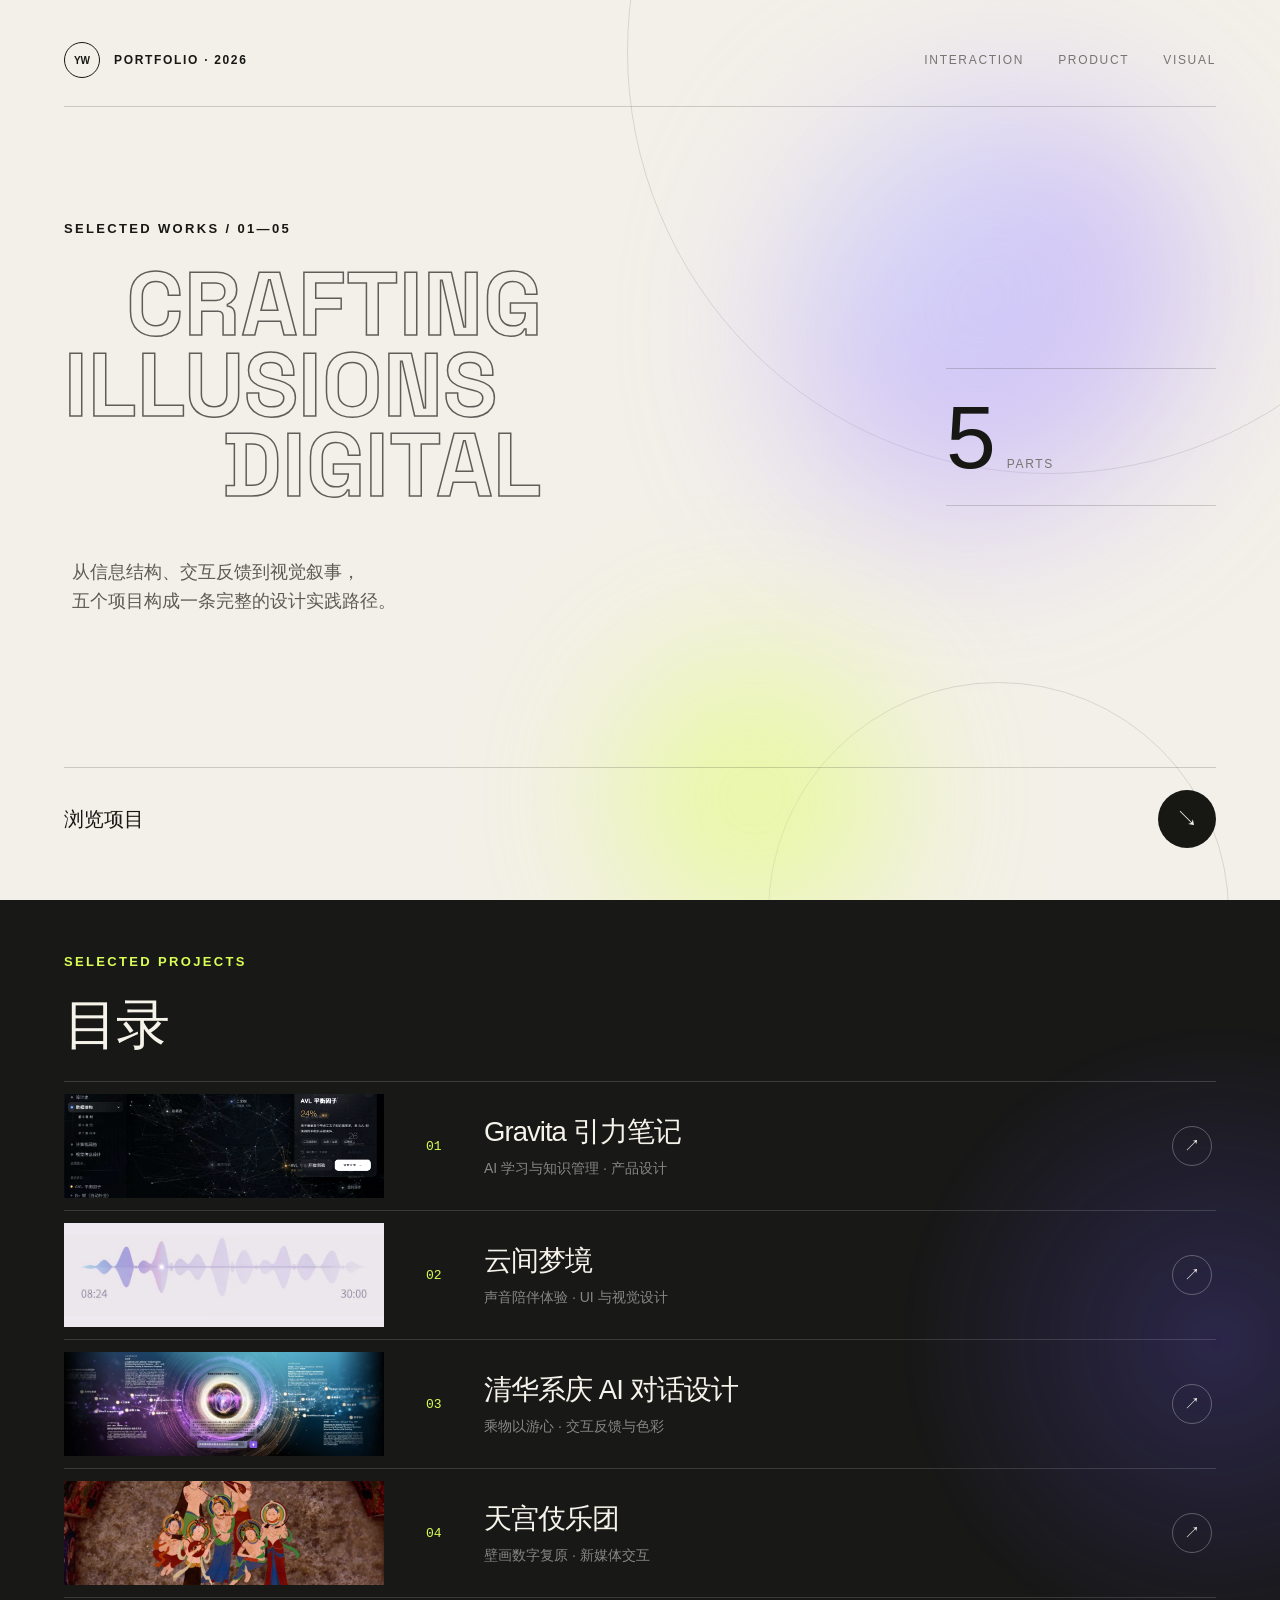
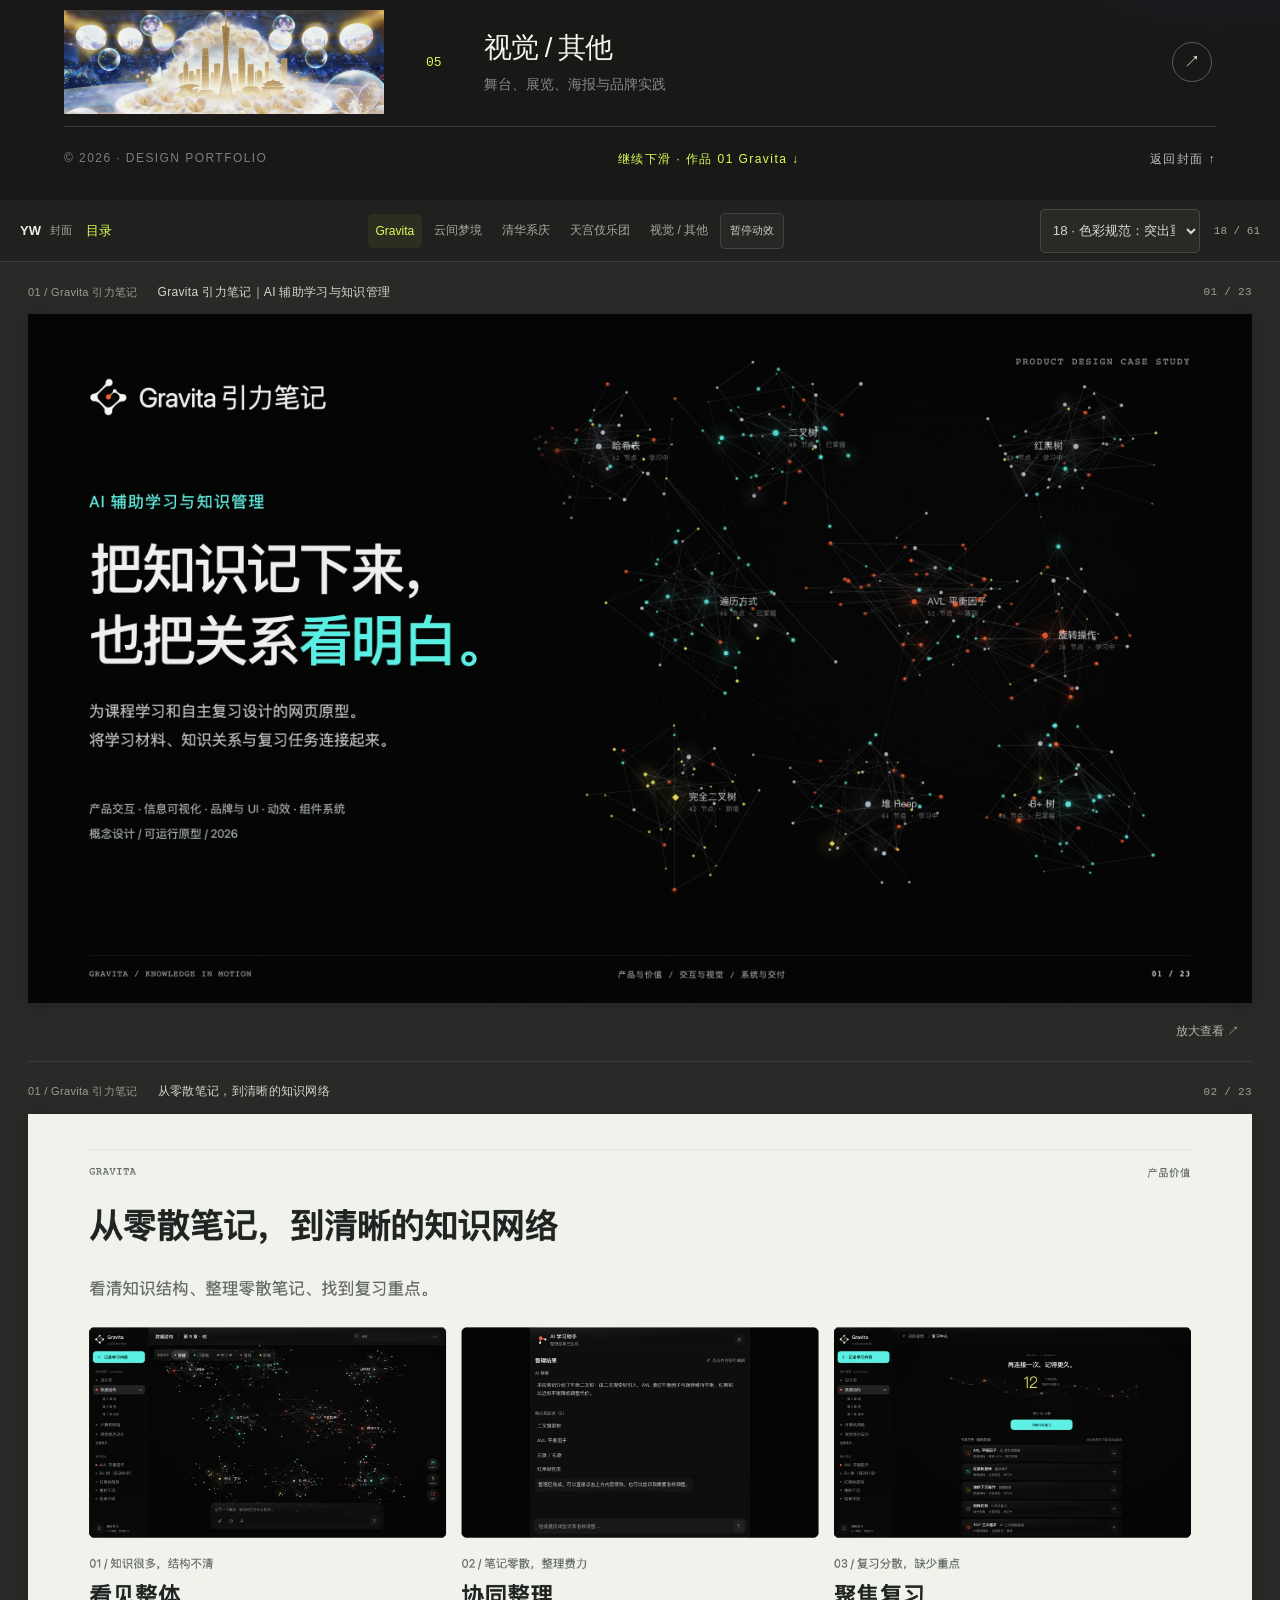
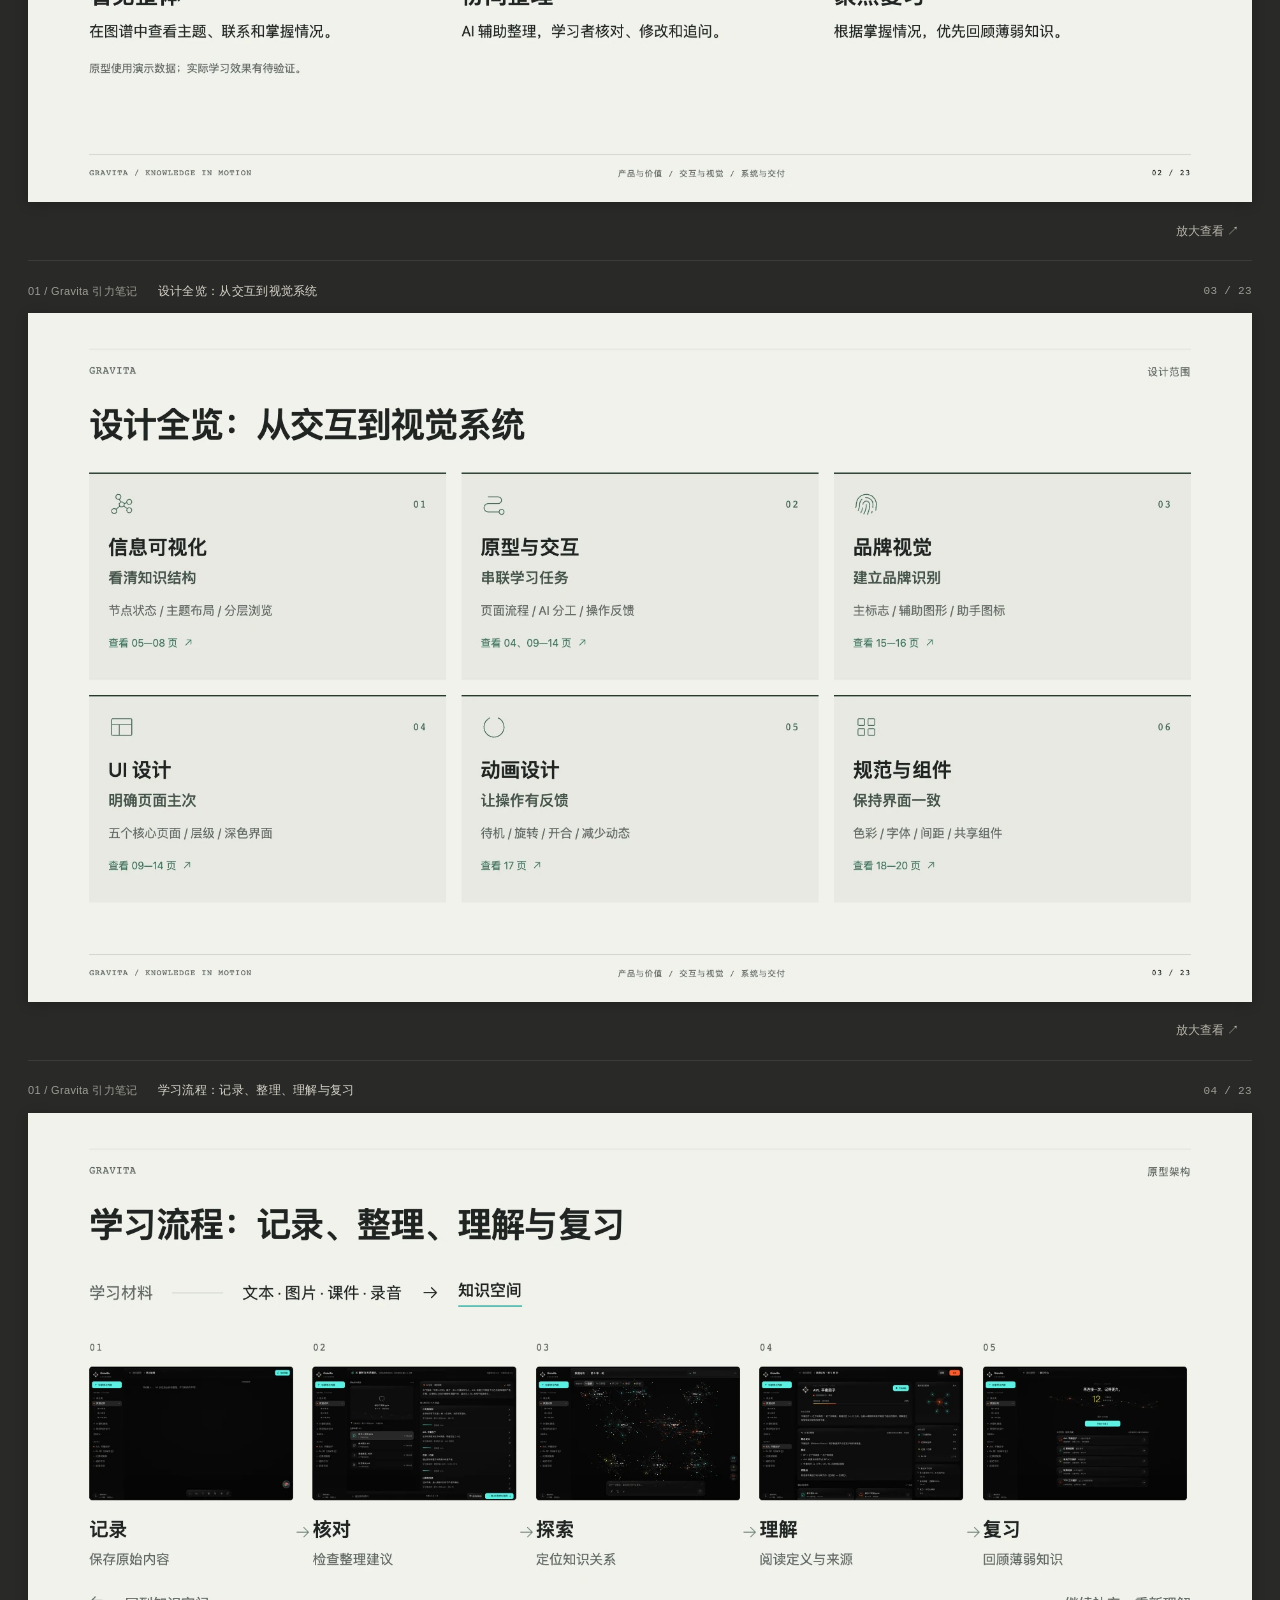
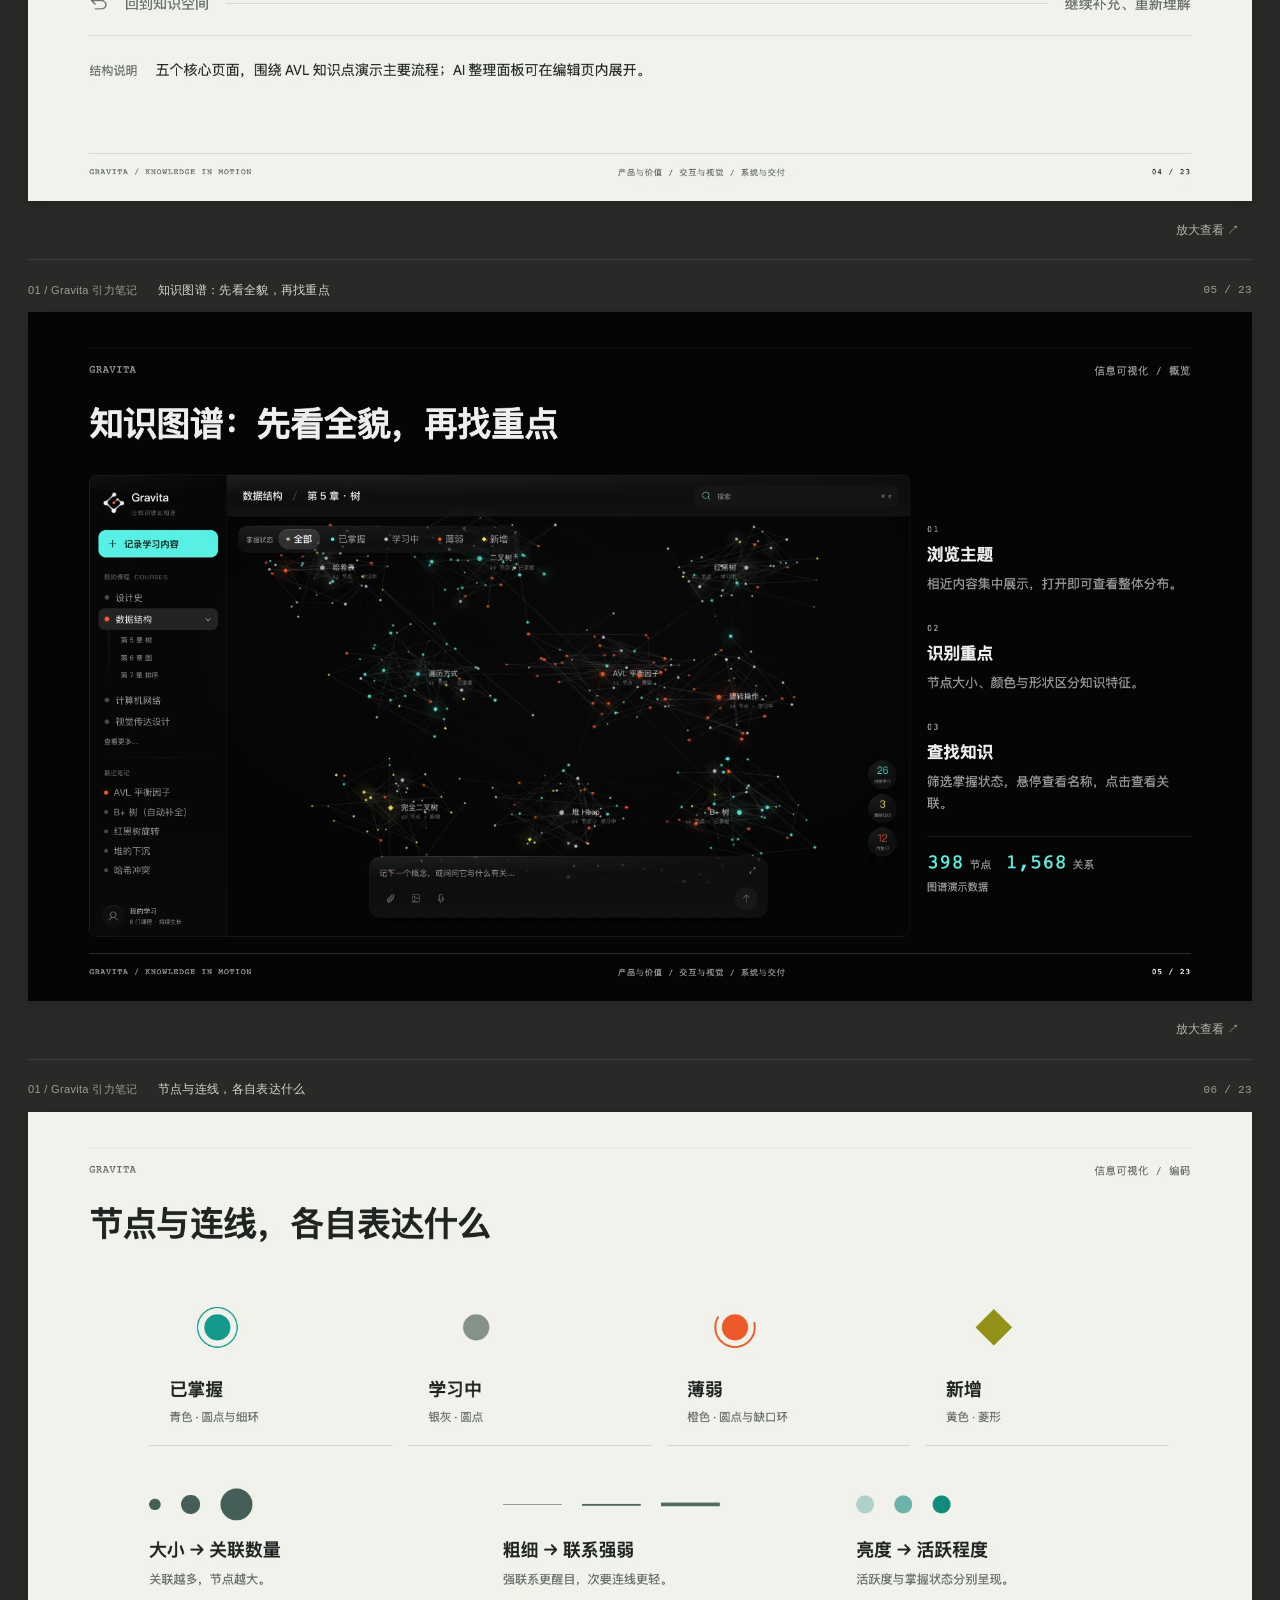
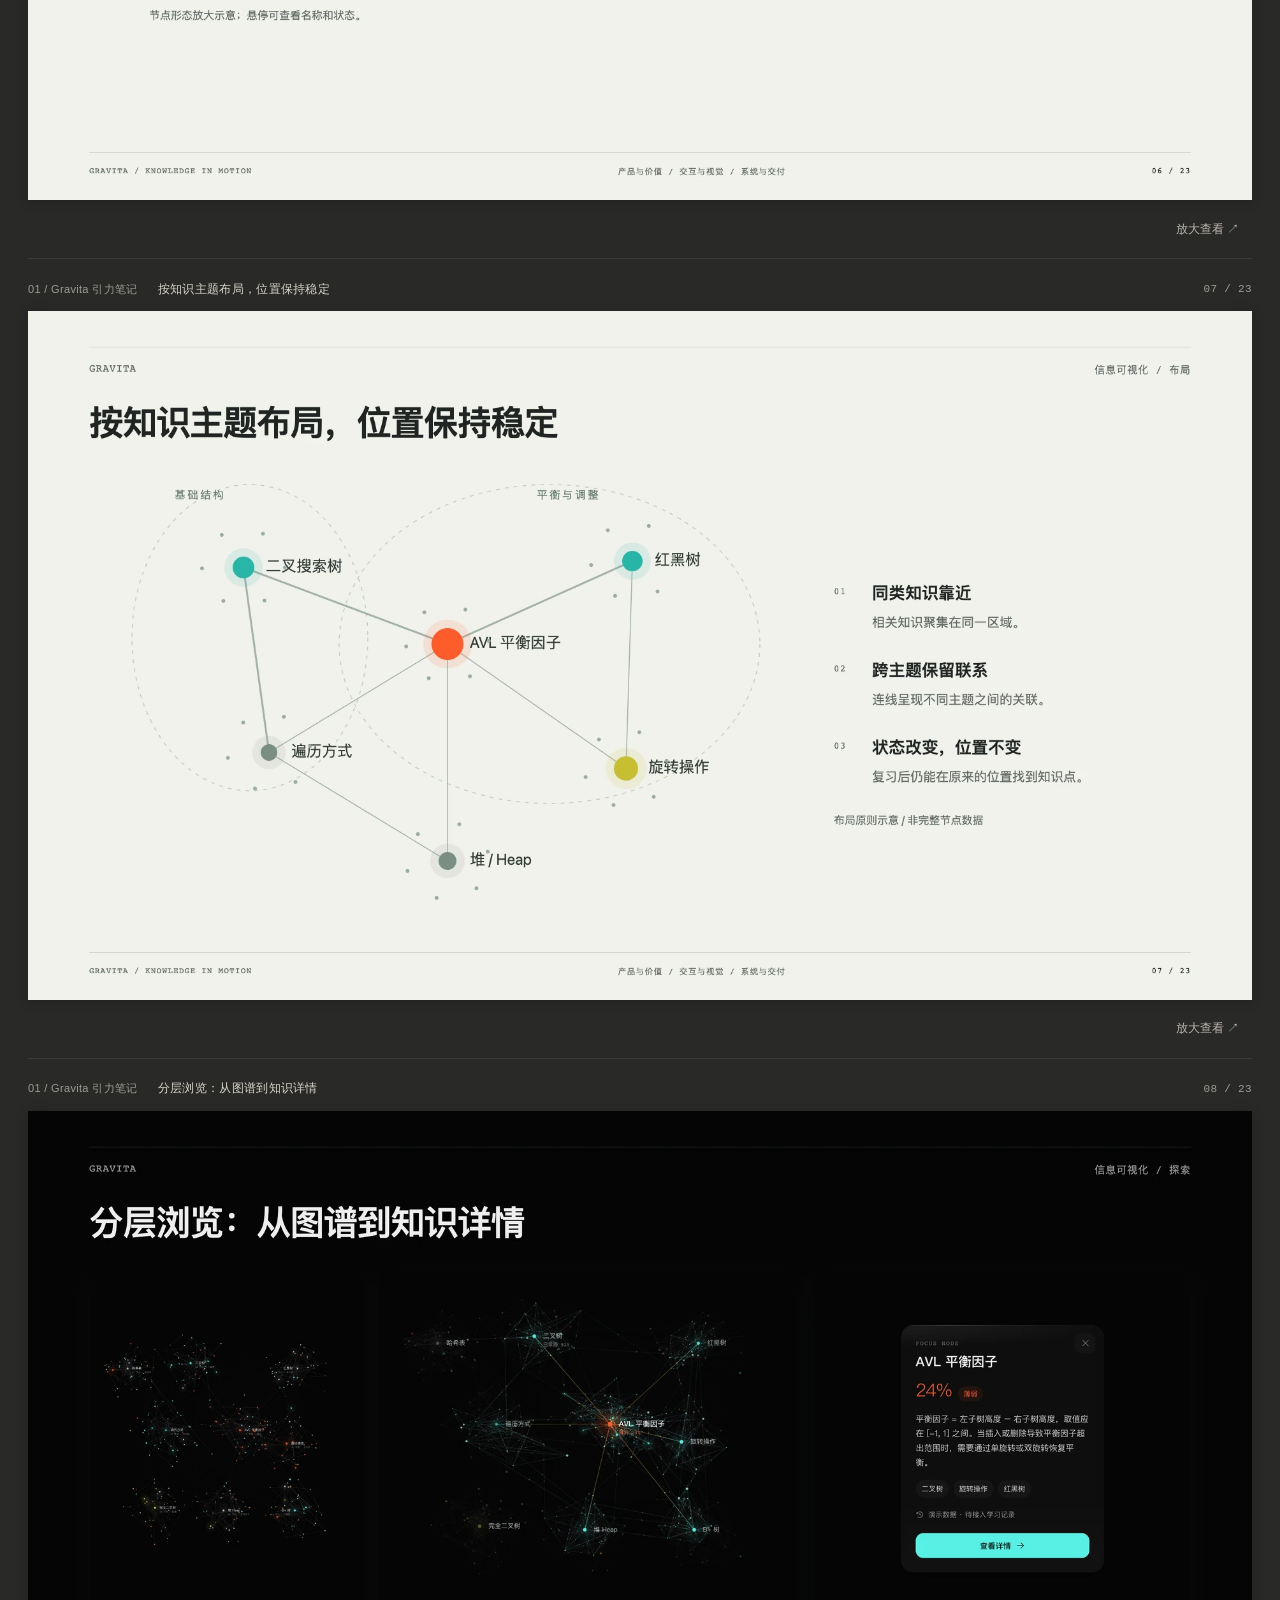
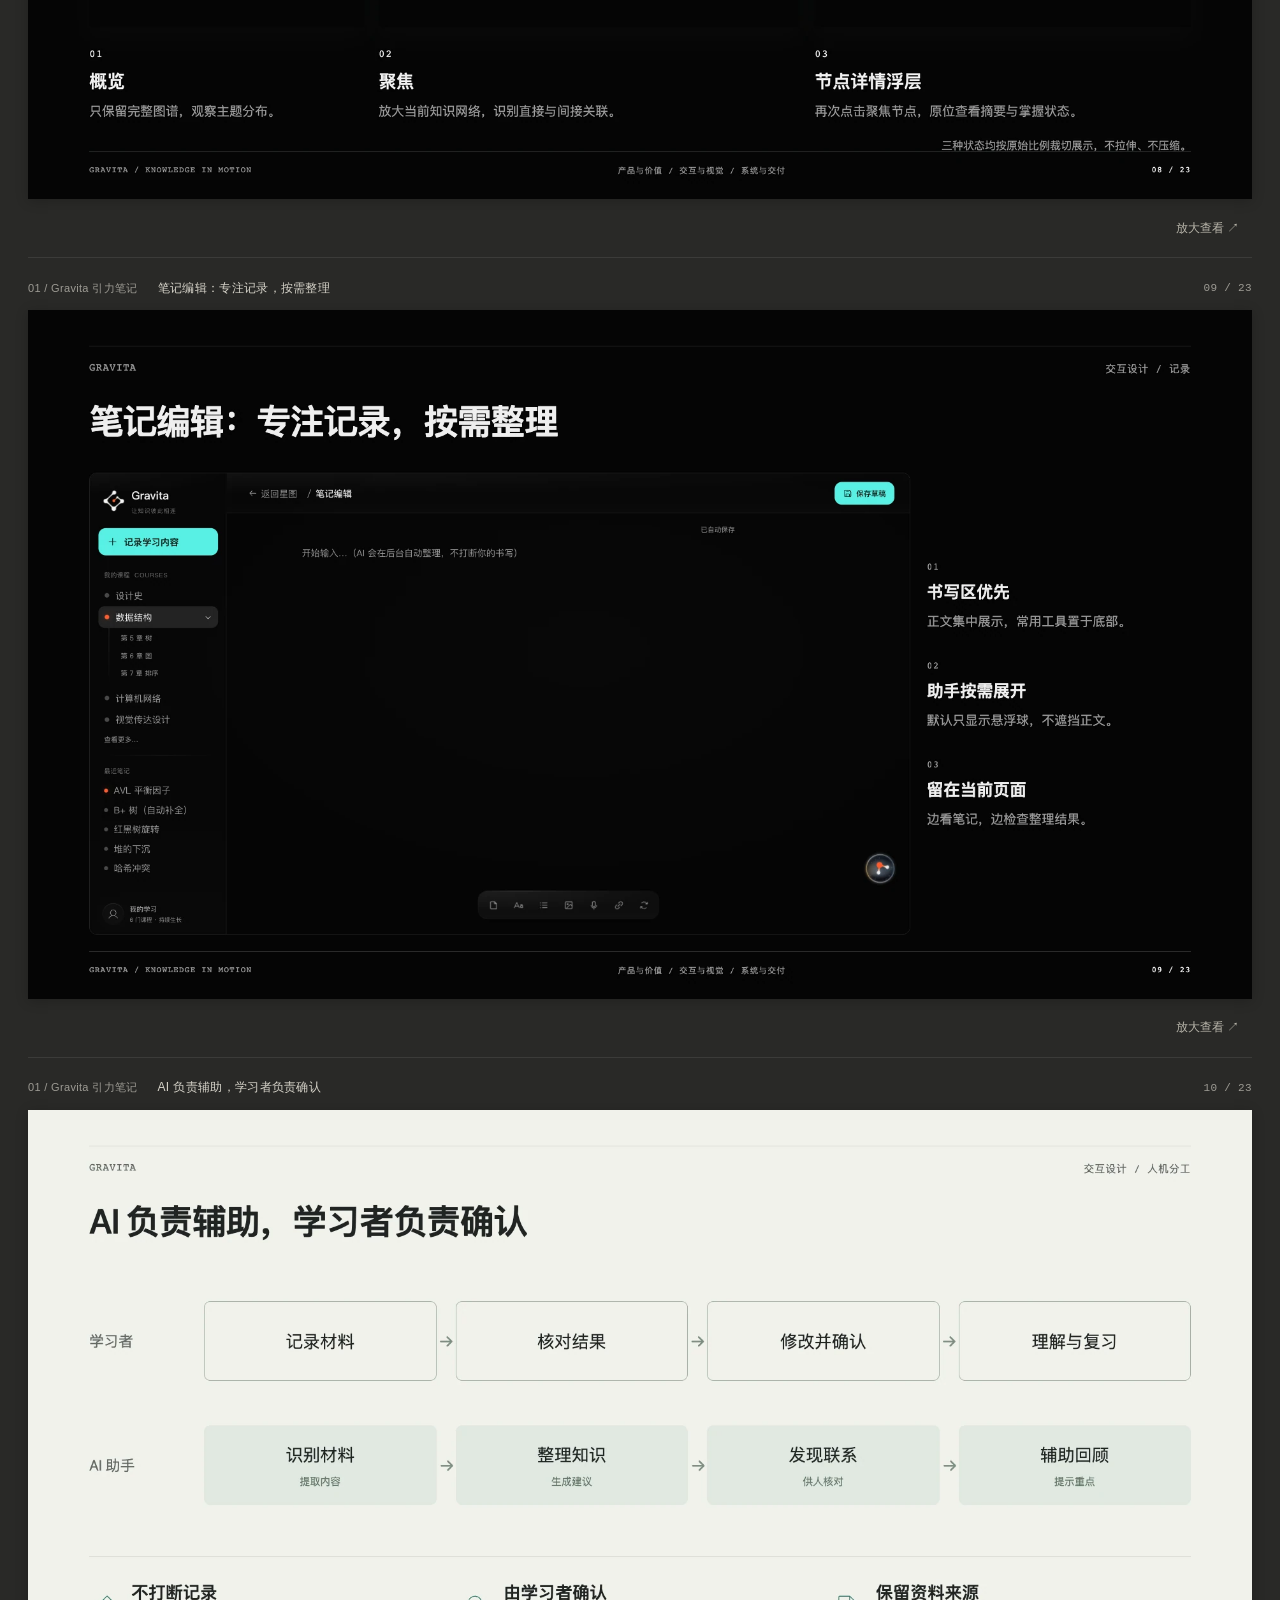
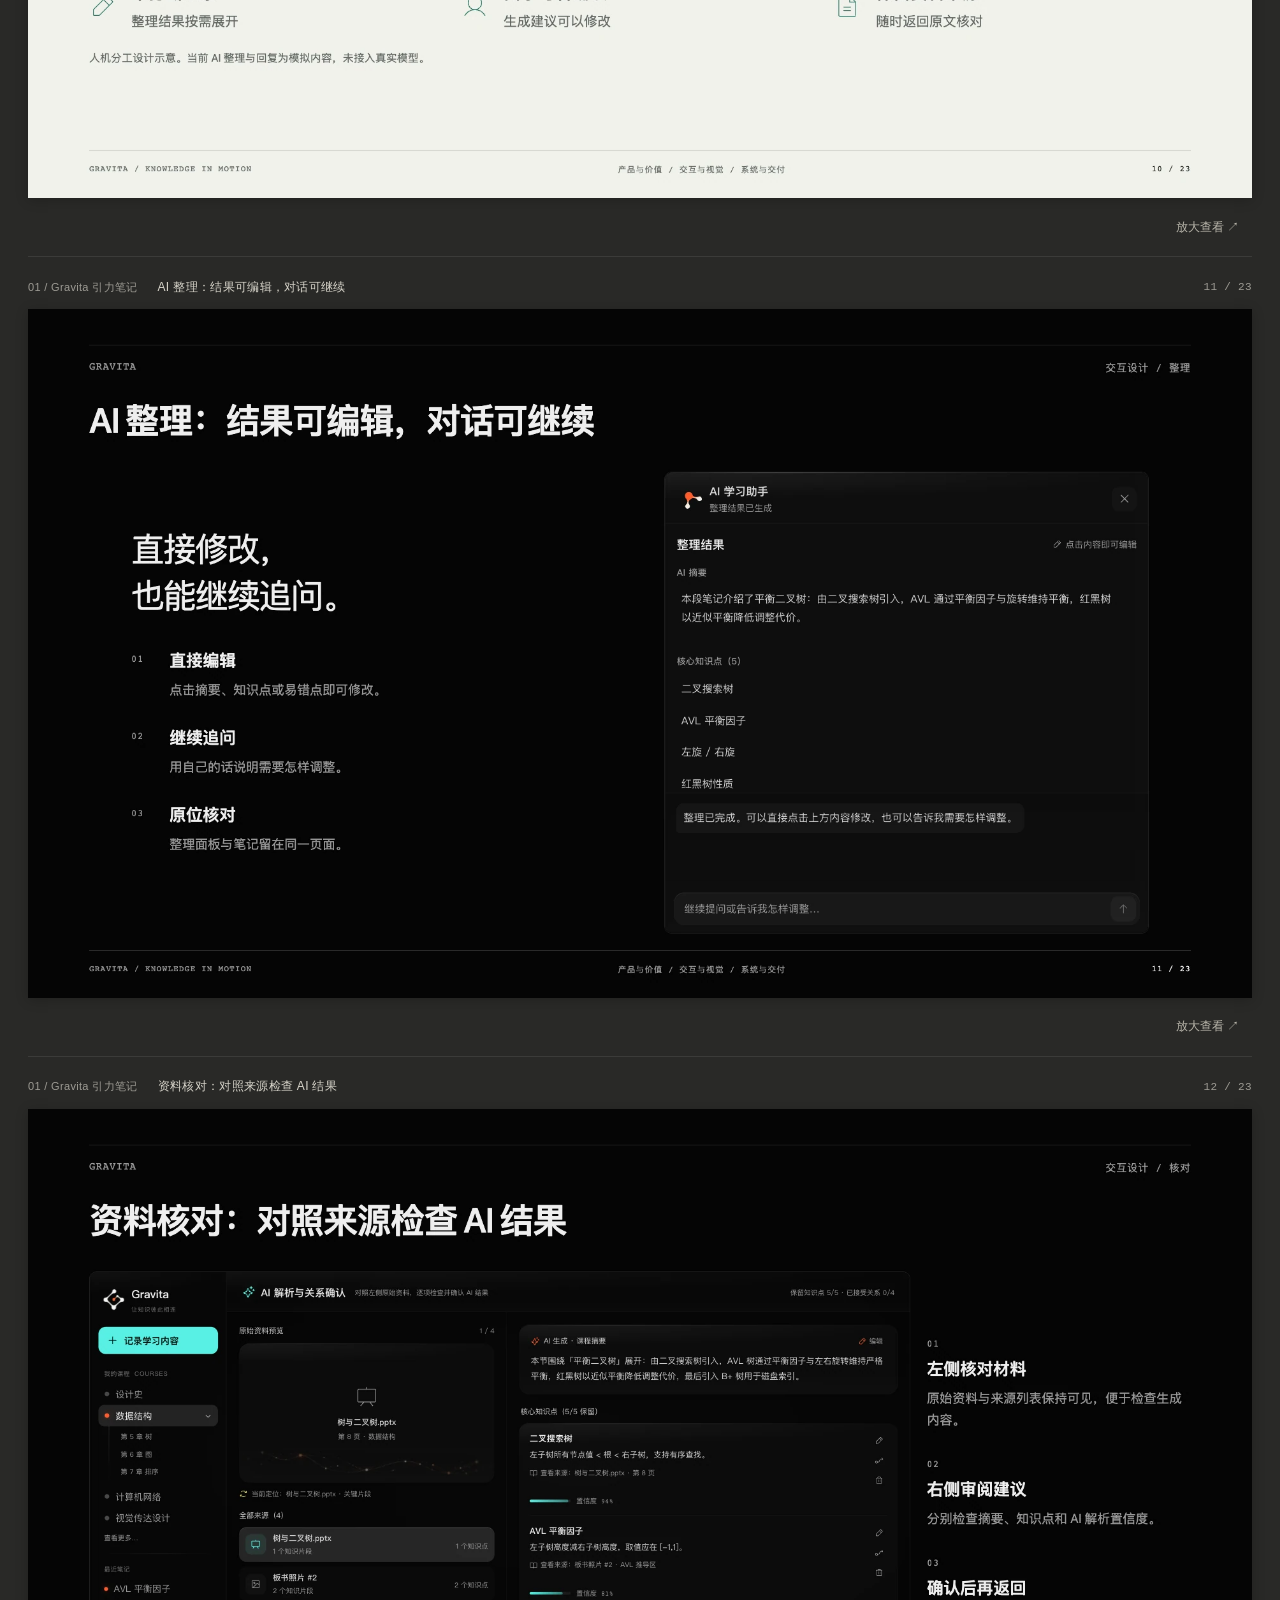
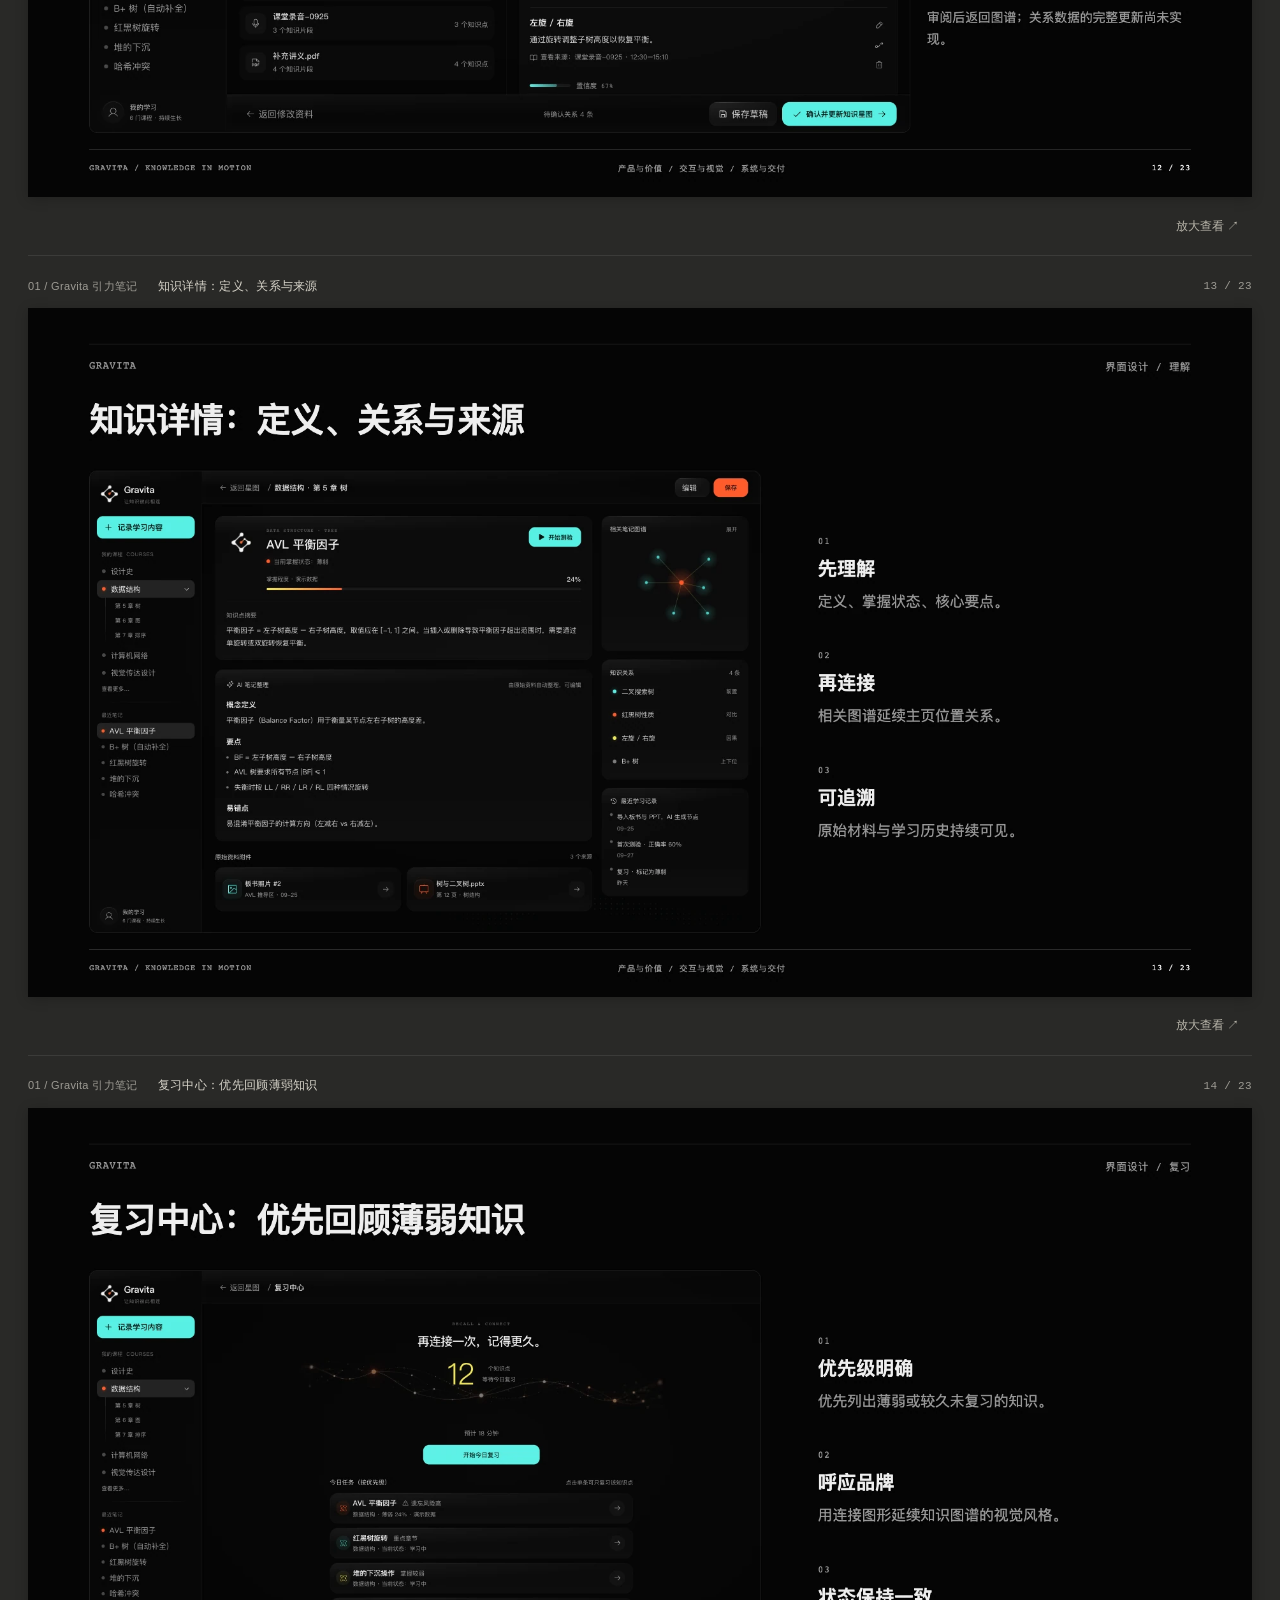
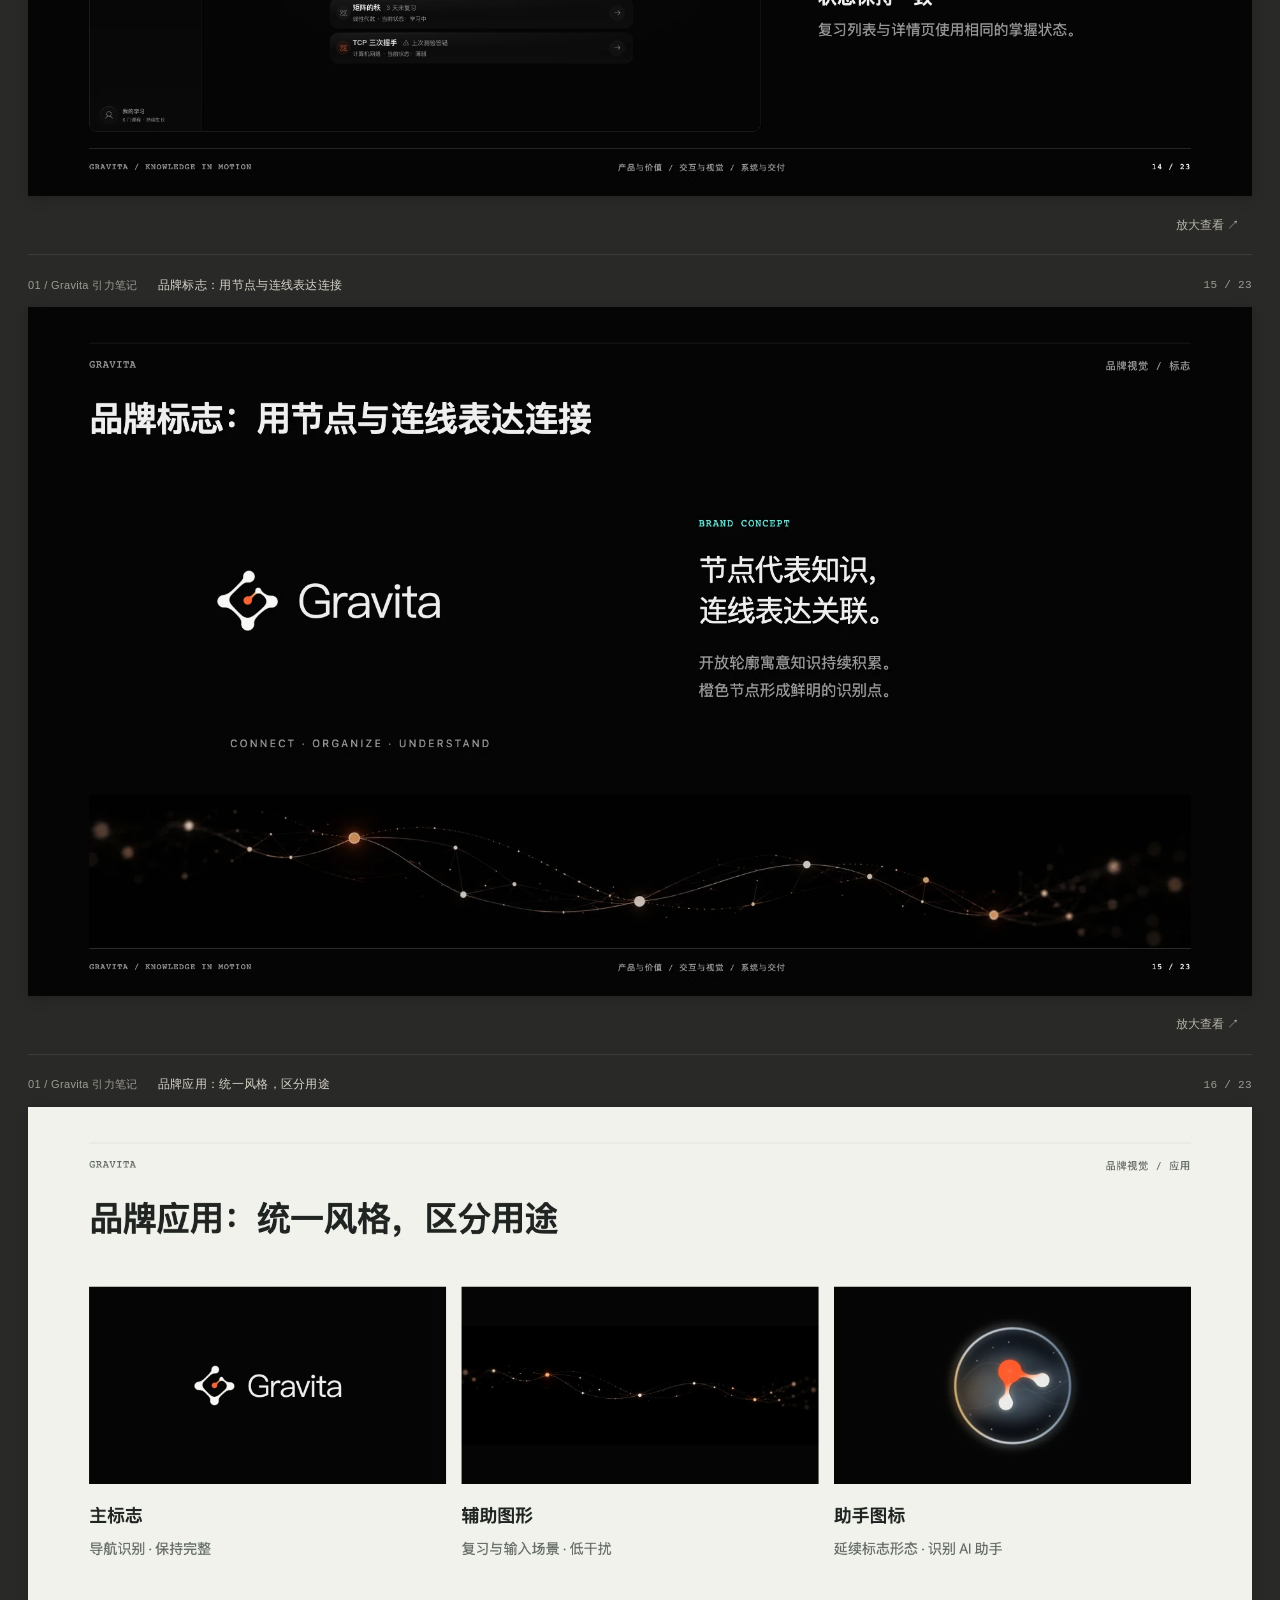
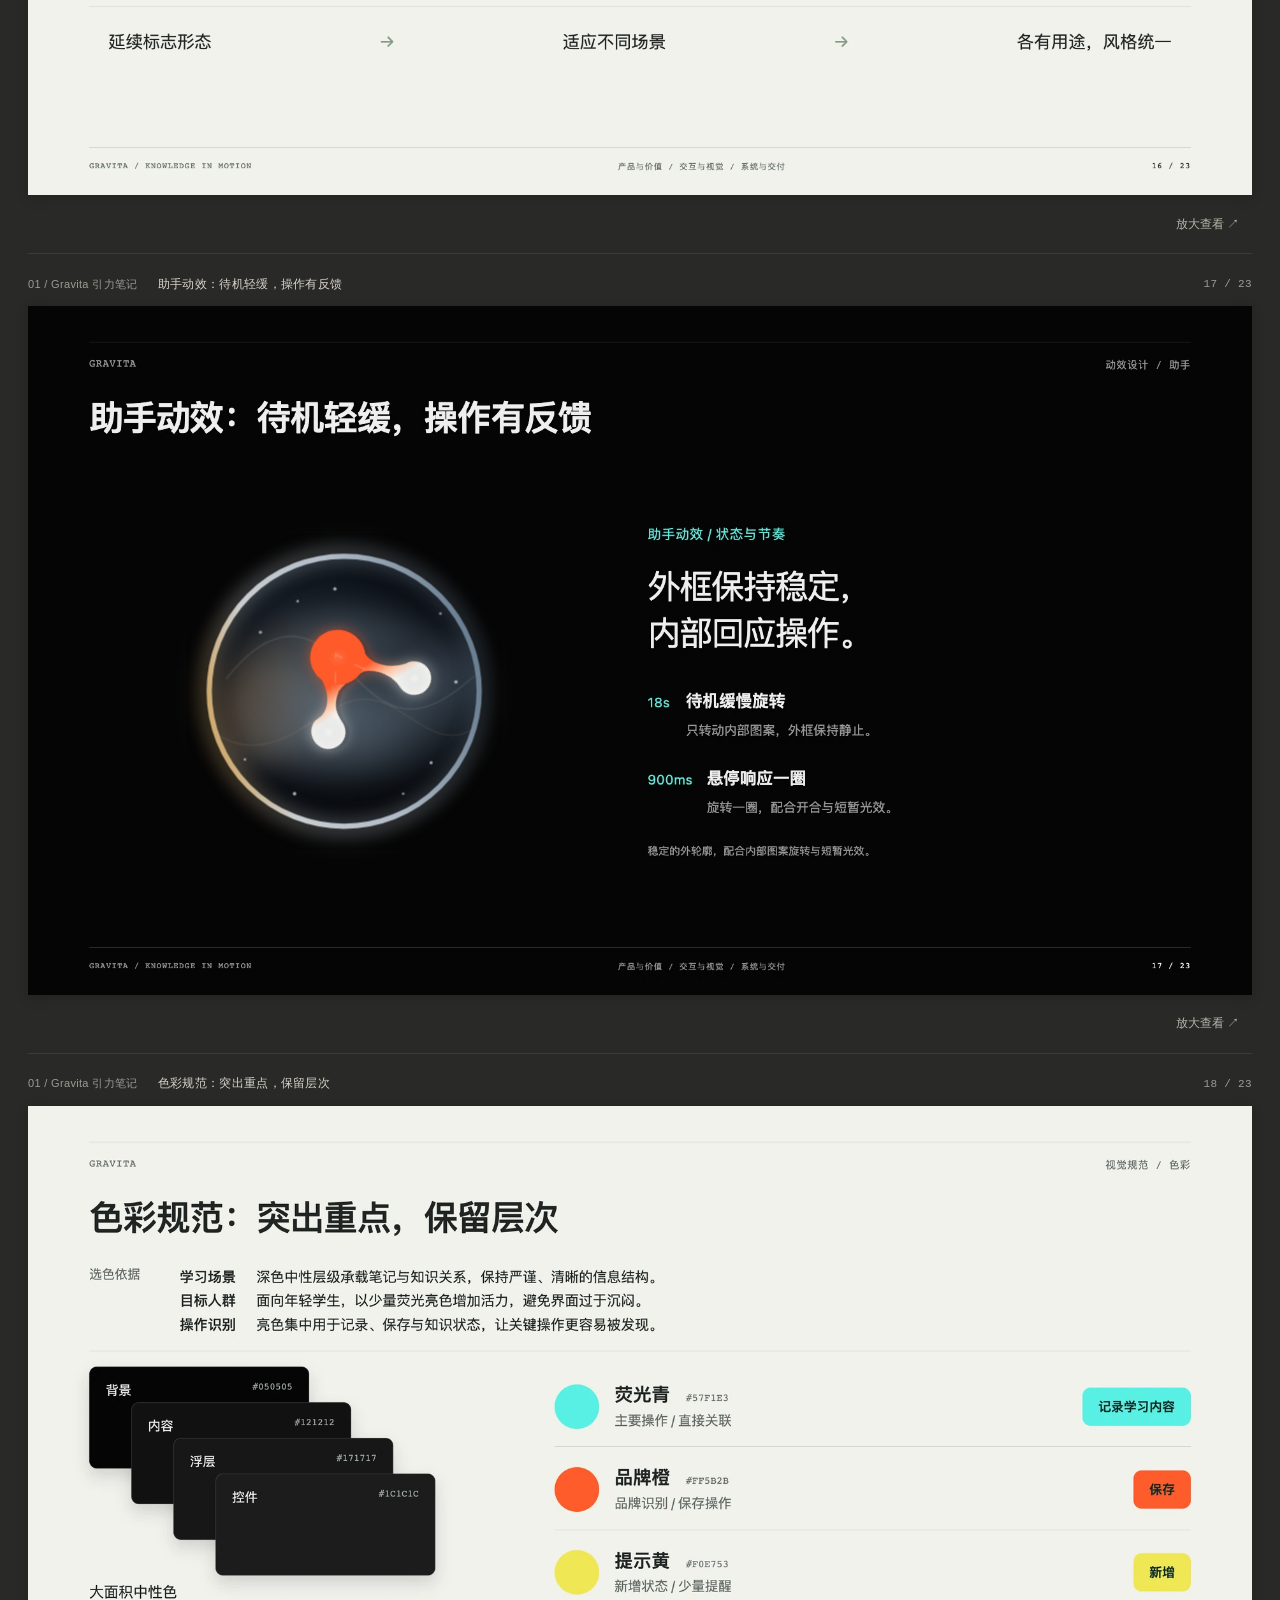
==== commit 86a29f74: "封面恢复旧版英文标题和 Space Grotesk 镂空样式" ====
--- a/HTML/portfolio-current/index.html
+++ b/HTML/portfolio-current/index.html
@@ -6,7 +6,8 @@
     <meta name="theme-color" content="#f3f0e9" />
     <meta name="description" content="交互、产品与视觉设计作品集，收录 Gravita 引力笔记、云间梦境、清华系庆 AI 对话设计、天宫伎乐团与视觉实践。" />
     <title>交互与视觉设计作品集</title>
-    <link rel="stylesheet" href="styles.css?v=a2f9ea2a4c35" />
+    <link rel="preload" href="fonts/space-grotesk-700.ttf" as="font" type="font/ttf" crossorigin />
+    <link rel="stylesheet" href="styles.css?v=6c185e08f008" />
     <script src="app.js?v=36d09dbe2d6a" defer></script>
     <script src="motion.js?v=0813838c4787" defer></script>
   </head>
@@ -36,7 +37,7 @@
 
         <div class="cover-copy">
           <p class="eyebrow">SELECTED WORKS / 01—05</p>
-          <h1 id="portfolio-title">交互与视觉<br /><em>设计作品集</em></h1>
+          <h1 id="portfolio-title" lang="en"><span>Crafting</span><span>Illusions</span><span>Digital</span></h1>
           <p class="cover-intro">从信息结构、交互反馈到视觉叙事，<br />五个项目构成一条完整的设计实践路径。</p>
         </div>
 
--- a/HTML/portfolio-current/styles.css
+++ b/HTML/portfolio-current/styles.css
@@ -1,3 +1,11 @@
+@font-face {
+  font-family: "Space Grotesk";
+  src: url("fonts/space-grotesk-700.ttf") format("truetype");
+  font-weight: 700;
+  font-style: normal;
+  font-display: swap;
+}
+
 :root {
   color-scheme: light;
   --paper: #f3f0e9;
@@ -37,8 +45,10 @@
 
 .cover-copy { position: relative; z-index: 2; grid-column: 1 / span 8; align-self: center; padding-bottom: 4vh; }
 .eyebrow { margin: 0 0 28px; font-size: 13px; letter-spacing: .18em; font-weight: 650; }
-.cover h1 { margin: 0; font-size: clamp(72px, 8.25vw, 158px); font-weight: 500; line-height: .93; letter-spacing: -.075em; }
-.cover h1 em { font-family: Georgia, "Songti SC", serif; font-weight: 400; }
+.cover h1 { margin: 0; width: max-content; max-width: 100%; font-family: "Space Grotesk", sans-serif; font-size: clamp(64px, 7vw, 134px); font-weight: 700; line-height: .9; letter-spacing: 0; text-transform: uppercase; text-align: right; color: transparent; -webkit-text-stroke: 1.5px rgba(23, 23, 20, .68); }
+.cover h1 span { display: block; }
+.cover h1 span:nth-child(2) { margin-right: .5em; }
+@media (forced-colors: active) { .cover h1 { color: CanvasText; -webkit-text-stroke: 0; } }
 .cover-intro { margin: 52px 0 0 8px; font-size: clamp(18px, 1.25vw, 24px); line-height: 1.65; color: #5e5b55; }
 .cover-index { position: relative; z-index: 2; grid-column: 10 / -1; align-self: center; justify-self: stretch; display: grid; grid-template-columns: auto 1fr; gap: 5px 18px; align-items: baseline; padding: 28px 0; border-block: 1px solid var(--line); }
 .cover-index strong { font-size: clamp(76px, 7vw, 132px); line-height: .9; font-weight: 400; letter-spacing: -.08em; }
@@ -163,7 +173,7 @@
   .cover { padding:26px 24px 34px; }
   .masthead-meta { display:none; }
   .cover-copy { grid-column:1 / -1; }
-  .cover h1 { font-size:clamp(58px,17vw,104px); }
+  .cover h1 { font-size:clamp(40px,12.3vw,104px); }
   .cover-index { grid-column:7 / -1; align-self:end; margin-bottom:28px; }
   .projects { padding:64px 24px 34px; }
   .projects-header { grid-template-columns:1fr; }
